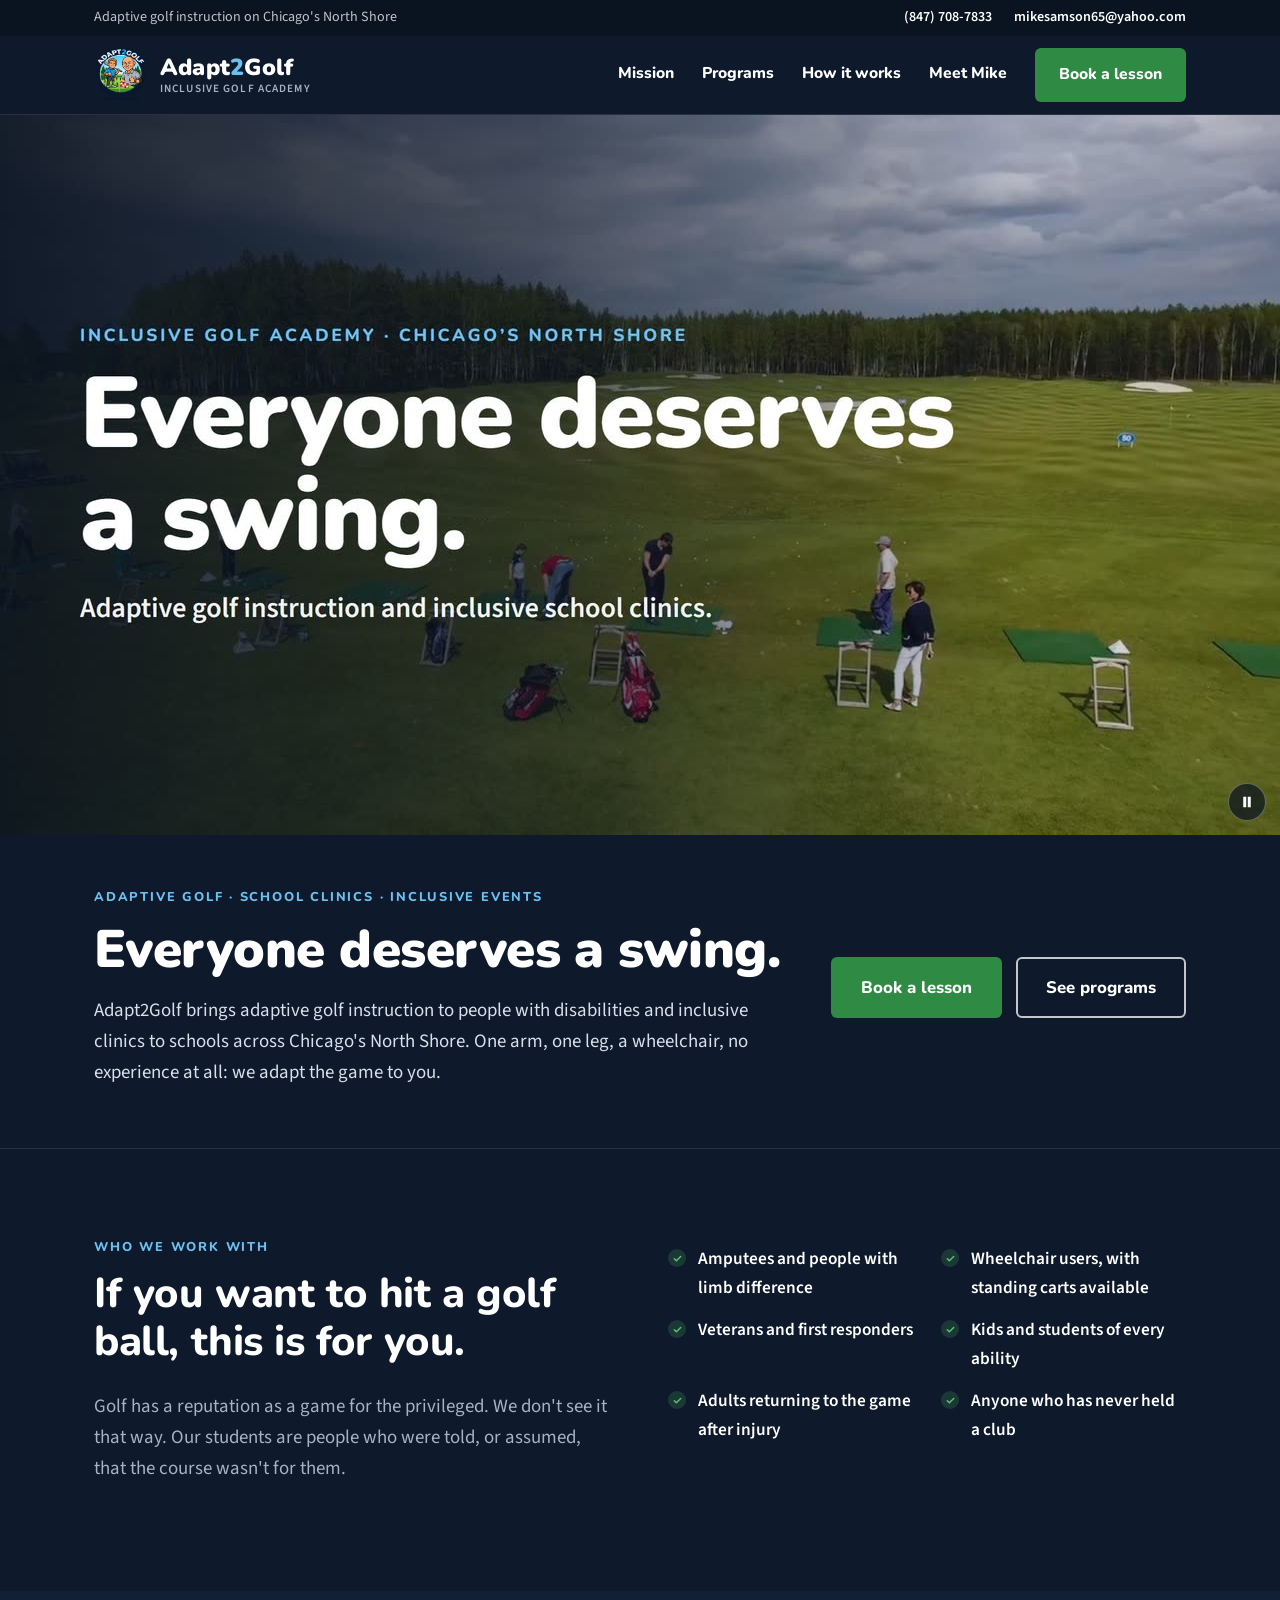
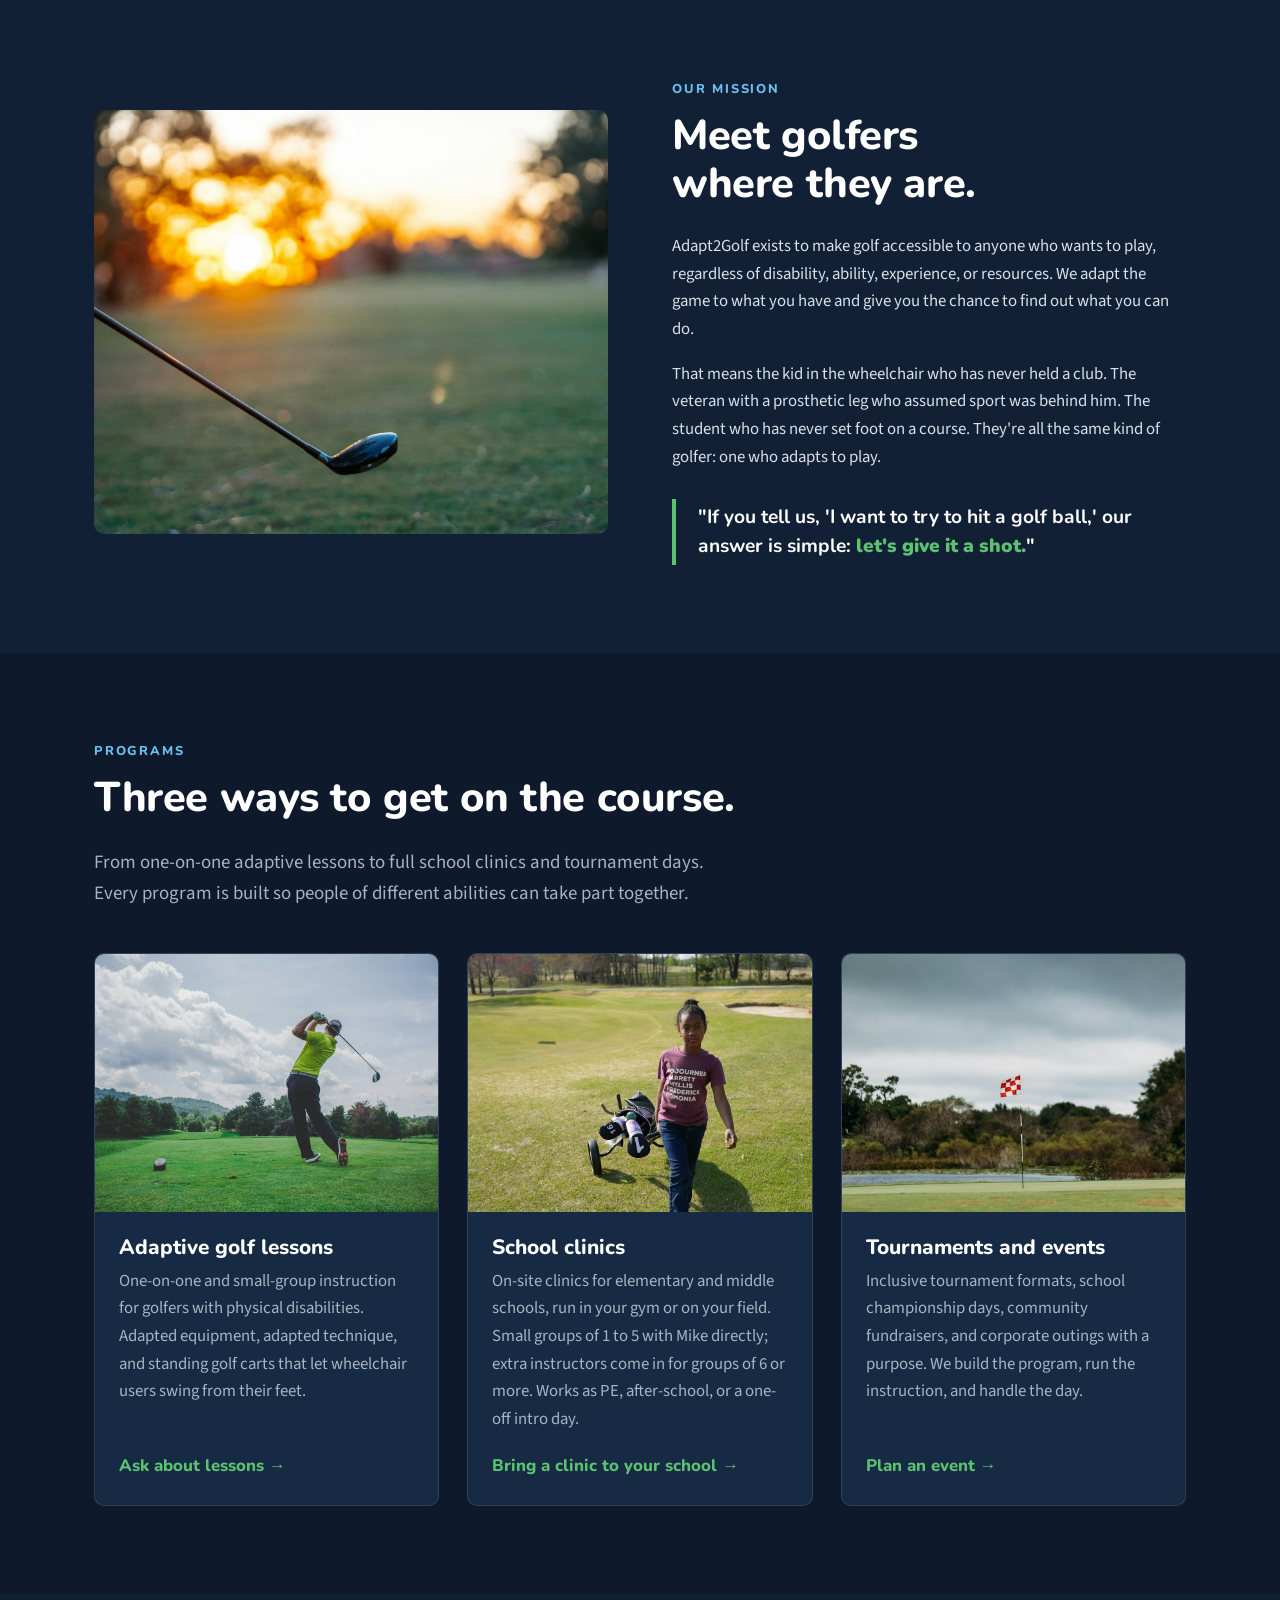
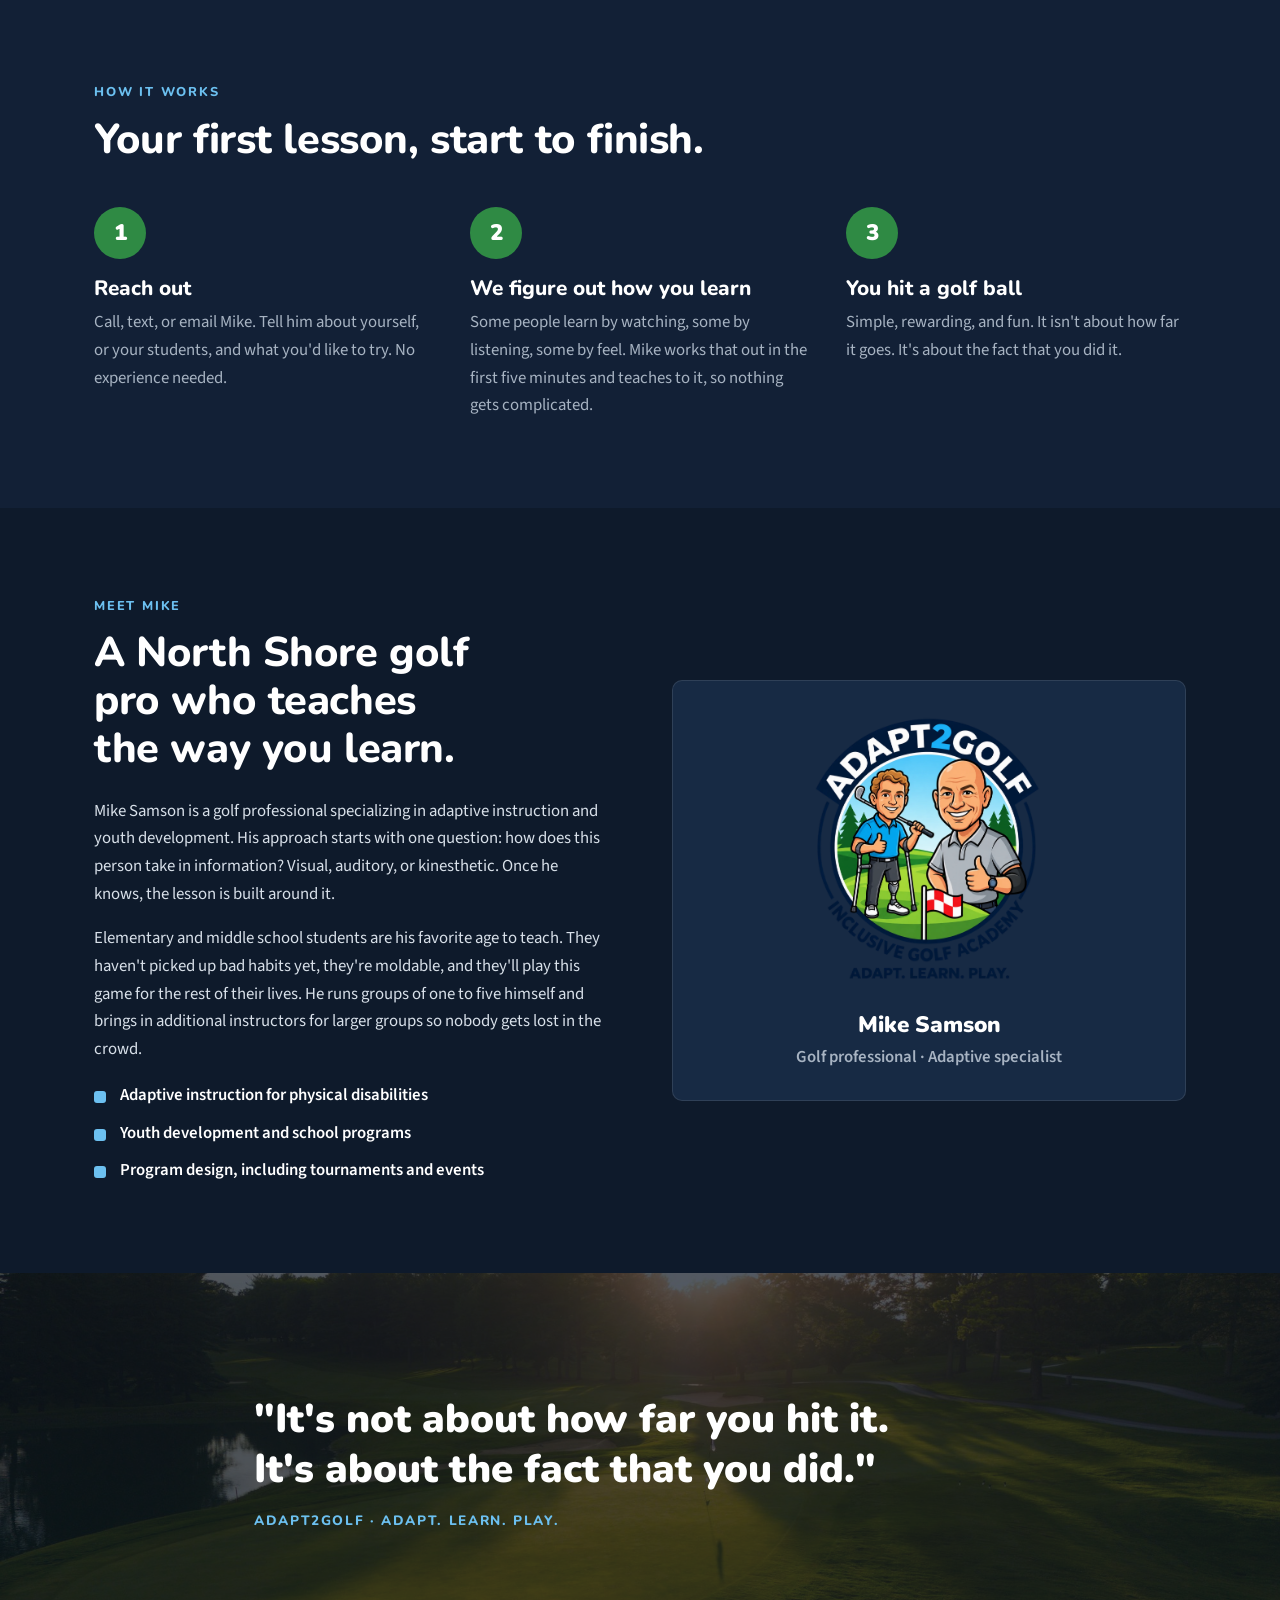
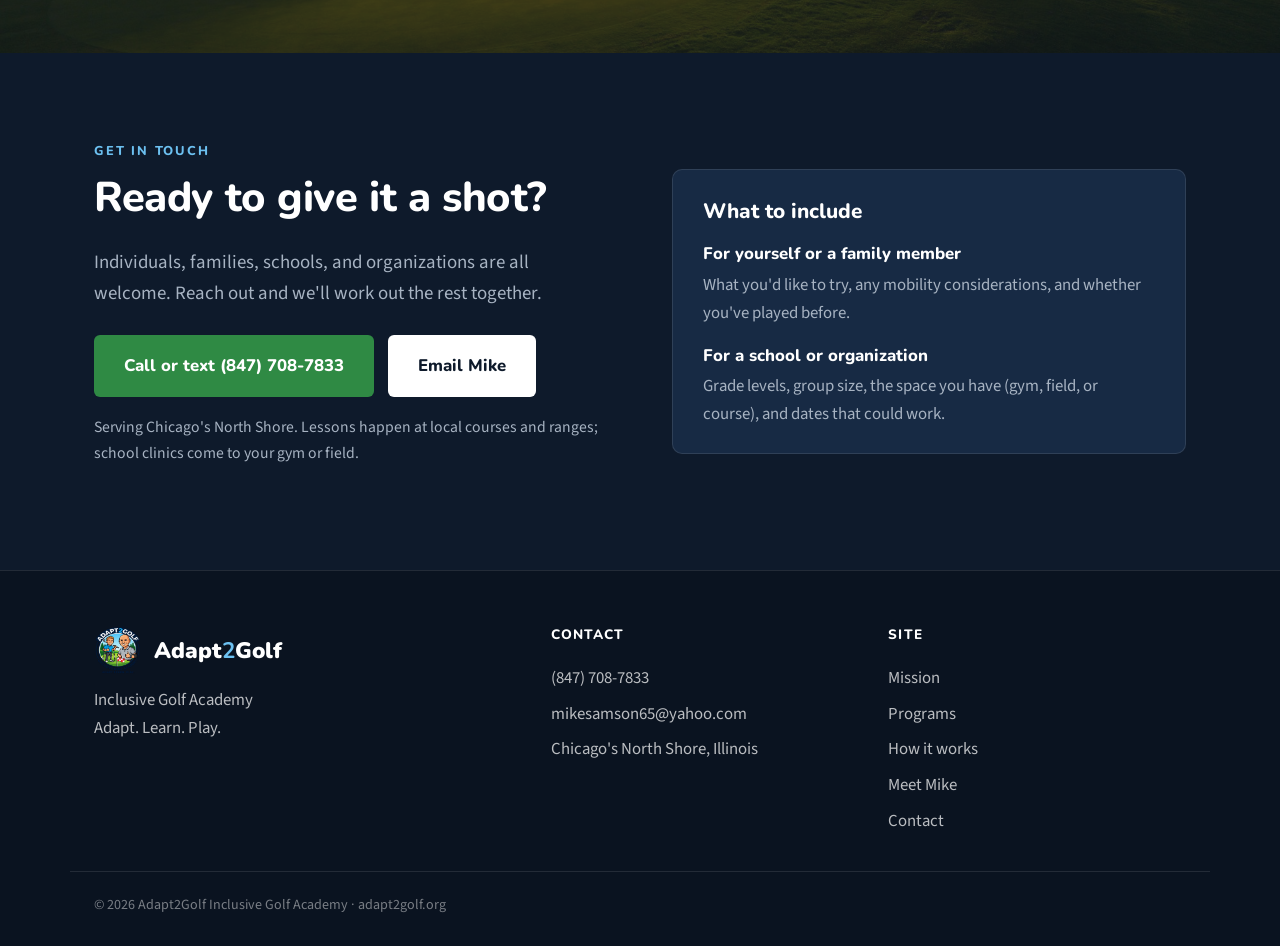
==== index.html @ ff58be7a "Make the promo video the cover of the site The hero photo is replaced by the 25s promo, autoplaying " ====
<!DOCTYPE html>
<html lang="en">
<head>
<meta charset="utf-8">
<meta name="viewport" content="width=device-width, initial-scale=1, viewport-fit=cover">
<title>Adapt2Golf | Inclusive Golf Academy</title>
<meta name="description" content="Adapt2Golf brings adaptive golf instruction to people with disabilities and inclusive golf clinics to schools across Chicago's North Shore. Adapt. Learn. Play.">
<meta property="og:title" content="Adapt2Golf | Inclusive Golf Academy">
<meta property="og:description" content="Adaptive golf instruction and inclusive school clinics on Chicago's North Shore. Everyone deserves a swing.">
<meta property="og:image" content="https://adapt2golf.org/images/cover-poster.jpg">
<meta property="og:url" content="https://adapt2golf.org">
<meta property="og:type" content="website">
<meta name="theme-color" content="#0E1A2B">
<link rel="icon" type="image/webp" href="images/logo.webp">
<link rel="preconnect" href="https://fonts.googleapis.com">
<link rel="preconnect" href="https://fonts.gstatic.com" crossorigin>
<link rel="stylesheet" href="https://fonts.googleapis.com/css2?family=Nunito:wght@700;800;900&family=Source+Sans+3:wght@400;600;700&display=swap">
<script>document.documentElement.className += ' js';</script>
<style>
  :root {
    color-scheme: dark;
    --bg: #0E1A2B;
    --bg-alt: #122036;
    --bg-deep: #0A1320;
    --card: #172A44;
    --line: rgba(255,255,255,0.10);
    --heading: #FFFFFF;
    --ink: #D8E0E9;
    --ink-soft: #A7B3C2;
    --green: #2F8A44;
    --green-dark: #3A9E52;
    --green-bright: #5CC271;
    --sky: #6CC0F0;
    --font-head: 'Nunito', 'Trebuchet MS', sans-serif;
    --font-body: 'Source Sans 3', 'Segoe UI', sans-serif;
    --wrap: 1140px;
  }

  * { box-sizing: border-box; }
  html { scroll-behavior: smooth; }
  html, body { margin: 0; padding: 0; }
  body {
    background: var(--bg);
    color: var(--ink);
    font-family: var(--font-body);
    font-size: 1.05rem;
    line-height: 1.65;
  }
  img { max-width: 100%; display: block; }
  a { color: var(--sky); }
  h1, h2, h3, h4 {
    font-family: var(--font-head);
    color: var(--heading);
    line-height: 1.15;
    margin: 0 0 0.6em;
    text-wrap: balance;
  }
  h1 { font-size: clamp(2.2rem, 5.4vw, 4.1rem); font-weight: 900; letter-spacing: -0.01em; }
  h2 { font-size: clamp(1.85rem, 3.4vw, 2.6rem); font-weight: 800; letter-spacing: -0.01em; }
  h3 { font-size: 1.3rem; font-weight: 800; }
  h4 { font-size: 0.85rem; font-weight: 800; text-transform: uppercase; letter-spacing: 0.08em; }
  p { margin: 0 0 1em; }

  .wrap { max-width: var(--wrap); margin: 0 auto; padding-inline: 24px; }
  .section { padding-block: 88px; }
  .section.alt { background: var(--bg-alt); }
  @media (max-width: 700px) { .section { padding-block: 60px; } }

  .kicker {
    font-family: var(--font-head);
    font-size: 0.8rem;
    font-weight: 800;
    letter-spacing: 0.14em;
    text-transform: uppercase;
    color: var(--sky);
    margin-bottom: 12px;
  }
  .lead { font-size: 1.18rem; color: var(--ink-soft); max-width: 640px; }
  .section-head { max-width: 720px; margin-bottom: 44px; }

  /* ---- Buttons ---- */
  .btn {
    display: inline-flex;
    align-items: center;
    justify-content: center;
    gap: 8px;
    font-family: var(--font-head);
    font-weight: 800;
    font-size: 0.98rem;
    padding: 12px 22px;
    border-radius: 6px;
    text-decoration: none;
    border: 2px solid transparent;
    transition: background 0.18s, border-color 0.18s, color 0.18s;
    white-space: nowrap;
  }
  .btn-lg { padding: 15px 28px; font-size: 1.05rem; }
  .btn-green { background: var(--green); color: #fff; }
  .btn-green:hover { background: var(--green-dark); }
  .btn-light { background: #fff; color: var(--bg); }
  .btn-light:hover { background: #E3EAF2; }
  .btn-outline { background: transparent; color: #fff; border-color: rgba(255,255,255,0.75); }
  .btn-outline:hover { background: rgba(255,255,255,0.12); border-color: #fff; }
  .btn:focus-visible { outline: 3px solid var(--sky); outline-offset: 2px; }

  /* ---- Top bar ---- */
  .topbar {
    background: var(--bg-deep);
    color: rgba(255,255,255,0.75);
    font-size: 0.88rem;
  }
  .topbar .wrap {
    display: flex;
    justify-content: space-between;
    align-items: center;
    gap: 16px;
    min-height: 36px;
    flex-wrap: wrap;
  }
  .topbar a { color: #fff; text-decoration: none; font-weight: 600; }
  .topbar a:hover { text-decoration: underline; }
  .topbar-contact { display: flex; gap: 22px; }
  @media (max-width: 700px) { .topbar-tag { display: none; } .topbar .wrap { justify-content: center; } }

  /* ---- Nav ---- */
  .nav {
    position: sticky;
    top: 0;
    z-index: 50;
    background: var(--bg);
    border-bottom: 1px solid var(--line);
    transition: box-shadow 0.2s;
  }
  .nav.scrolled { box-shadow: 0 6px 20px rgba(0,0,0,0.35); }
  .nav-inner {
    display: flex;
    align-items: center;
    justify-content: space-between;
    min-height: 78px;
    gap: 24px;
  }
  .brand {
    display: flex;
    align-items: center;
    gap: 12px;
    text-decoration: none;
    color: var(--heading);
  }
  .brand img { width: 54px; height: 54px; }
  .brand-text {
    font-family: var(--font-head);
    font-weight: 900;
    font-size: 1.45rem;
    line-height: 1;
    letter-spacing: 0.01em;
    display: flex;
    flex-direction: column;
    gap: 3px;
  }
  .brand-text b { color: var(--sky); font-weight: 900; }
  .brand-text small {
    font-family: var(--font-body);
    font-weight: 600;
    font-size: 0.7rem;
    letter-spacing: 0.1em;
    text-transform: uppercase;
    color: var(--ink-soft);
  }
  .menu { display: flex; align-items: center; gap: 28px; }
  .menu a:not(.btn) {
    font-family: var(--font-head);
    font-weight: 800;
    font-size: 0.98rem;
    color: var(--heading);
    text-decoration: none;
    padding: 6px 0;
    border-bottom: 2px solid transparent;
    transition: border-color 0.18s;
  }
  .menu a:not(.btn):hover { border-bottom-color: var(--green-bright); }
  .nav-toggle {
    display: none;
    font-family: var(--font-head);
    font-weight: 800;
    font-size: 0.95rem;
    color: var(--heading);
    background: none;
    border: 2px solid rgba(255,255,255,0.25);
    border-radius: 6px;
    padding: 8px 14px;
    cursor: pointer;
  }
  @media (max-width: 900px) {
    .nav-toggle { display: inline-block; }
    .menu {
      display: none;
      position: absolute;
      left: 0; right: 0; top: 100%;
      background: var(--bg);
      border-bottom: 1px solid var(--line);
      flex-direction: column;
      align-items: stretch;
      gap: 0;
      padding: 8px 24px 20px;
      box-shadow: 0 16px 28px rgba(0,0,0,0.4);
    }
    .menu.open { display: flex; }
    .menu a:not(.btn) { padding: 14px 0; border-bottom: 1px solid var(--line); }
    .menu .btn { margin-top: 14px; }
    .brand-text small { display: none; }
  }

  /* ---- Cover video ---- */
  .cover {
    position: relative;
    background: var(--bg);
  }
  .cover-video {
    display: block;
    width: 100%;
    aspect-ratio: 16 / 9;
    /* Never taller than the screen below the top bar and nav, so the whole frame stays visible. */
    max-height: calc(100vh - 115px);
    max-height: calc(100svh - 115px);
    object-fit: contain;
    background: var(--bg);
  }
  .cover-toggle {
    position: absolute;
    right: 14px;
    bottom: 14px;
    width: 38px;
    height: 38px;
    display: flex;
    align-items: center;
    justify-content: center;
    padding: 0;
    color: #fff;
    background: rgba(10,19,32,0.7);
    border: 1px solid rgba(255,255,255,0.3);
    border-radius: 50%;
    cursor: pointer;
    transition: background 0.18s;
  }
  .cover-toggle:hover { background: rgba(10,19,32,0.92); }
  .cover-toggle:focus-visible { outline: 3px solid var(--sky); outline-offset: 2px; }
  .cover-toggle svg { width: 18px; height: 18px; fill: currentColor; }
  .cover-toggle .icon-play { display: none; }
  .cover-toggle.is-paused .icon-play { display: block; }
  .cover-toggle.is-paused .icon-pause { display: none; }
  @media (max-width: 700px) {
    .cover-toggle { width: 30px; height: 30px; right: 8px; bottom: 8px; }
    .cover-toggle svg { width: 14px; height: 14px; }
  }

  /* ---- Intro band ---- */
  .intro { padding-block: 52px 60px; border-bottom: 1px solid var(--line); }
  .intro-inner {
    display: grid;
    grid-template-columns: 1fr auto;
    gap: 44px;
    align-items: center;
  }
  .intro h1 { font-size: clamp(2rem, 4.2vw, 3.3rem); margin-bottom: 14px; }
  .intro .lead { max-width: 700px; margin: 0; color: var(--ink); }
  .intro-actions { display: flex; gap: 14px; flex-wrap: wrap; }
  @media (max-width: 900px) {
    .intro { padding-block: 36px 44px; }
    .intro-inner { grid-template-columns: 1fr; gap: 26px; }
  }
  @media (max-width: 460px) {
    .intro-actions .btn { flex: 1; padding-inline: 12px; }
  }

  /* ---- Who ---- */
  .split {
    display: grid;
    grid-template-columns: 1fr 1fr;
    gap: 56px;
    align-items: start;
  }
  .who-list {
    list-style: none;
    margin: 0;
    padding: 0;
    display: grid;
    grid-template-columns: 1fr 1fr;
    gap: 14px 28px;
    font-size: 1.08rem;
    font-weight: 600;
    color: var(--heading);
    padding-top: 8px;
  }
  .who-list li {
    position: relative;
    padding-left: 30px;
  }
  .who-list li::before {
    content: '';
    position: absolute;
    left: 0; top: 4px;
    width: 18px; height: 18px;
    border-radius: 50%;
    background: rgba(92,194,113,0.18) url("data:image/svg+xml,%3Csvg xmlns='http://www.w3.org/2000/svg' viewBox='0 0 24 24' fill='none' stroke='%235CC271' stroke-width='3.2' stroke-linecap='round' stroke-linejoin='round'%3E%3Cpath d='M5 12.5l4.5 4.5L19 7.5'/%3E%3C/svg%3E") center/11px no-repeat;
  }
  @media (max-width: 820px) {
    .split { grid-template-columns: 1fr; gap: 28px; }
    .who-list { grid-template-columns: 1fr; }
  }

  /* ---- Media split ---- */
  .split-media {
    display: grid;
    grid-template-columns: 1fr 1fr;
    gap: 64px;
    align-items: center;
  }
  .split-media.reverse > :first-child { order: 2; }
  .media { margin: 0; }
  .media img {
    width: 100%;
    aspect-ratio: 4 / 3.3;
    object-fit: cover;
    border-radius: 10px;
  }
  .pull {
    margin: 28px 0 0;
    padding: 4px 0 4px 22px;
    border-left: 4px solid var(--green-bright);
    font-family: var(--font-head);
    font-weight: 700;
    font-size: 1.2rem;
    line-height: 1.5;
    color: var(--heading);
  }
  .pull strong { color: var(--green-bright); font-weight: 900; }
  @media (max-width: 820px) {
    .split-media { grid-template-columns: 1fr; gap: 32px; }
    .split-media.reverse > :first-child { order: 0; }
  }

  /* ---- Program cards ---- */
  .cards {
    display: grid;
    grid-template-columns: repeat(3, 1fr);
    gap: 28px;
  }
  .card {
    background: var(--card);
    border: 1px solid var(--line);
    border-radius: 10px;
    overflow: hidden;
    display: flex;
    flex-direction: column;
  }
  .card-img { overflow: hidden; aspect-ratio: 4 / 3; }
  .card-img img {
    width: 100%; height: 100%;
    object-fit: cover;
    transition: transform 0.5s ease;
  }
  .card:hover .card-img img { transform: scale(1.04); }
  .card-body { padding: 24px 24px 26px; display: flex; flex-direction: column; flex: 1; }
  .card-body h3 { margin-bottom: 8px; }
  .card-body p { color: var(--ink-soft); margin-bottom: 18px; flex: 1; }
  .card-body a {
    font-family: var(--font-head);
    font-weight: 800;
    text-decoration: none;
    color: var(--green-bright);
  }
  .card-body a:hover { text-decoration: underline; }
  @media (max-width: 900px) { .cards { grid-template-columns: 1fr; max-width: 520px; } }

  /* ---- Steps ---- */
  .steps {
    list-style: none;
    margin: 0;
    padding: 0;
    display: grid;
    grid-template-columns: repeat(3, 1fr);
    gap: 36px;
  }
  .steps li { position: relative; }
  .step-num {
    display: inline-flex;
    align-items: center;
    justify-content: center;
    width: 52px; height: 52px;
    border-radius: 50%;
    background: var(--green);
    color: #fff;
    font-family: var(--font-head);
    font-weight: 900;
    font-size: 1.4rem;
    margin-bottom: 18px;
  }
  .steps h3 { margin-bottom: 8px; }
  .steps p { color: var(--ink-soft); margin: 0; }
  @media (max-width: 820px) { .steps { grid-template-columns: 1fr; gap: 28px; } }

  /* ---- Mike ---- */
  .mike-card {
    background: var(--card);
    border: 1px solid var(--line);
    border-radius: 10px;
    padding: 36px 28px 28px;
    text-align: center;
  }
  .mike-card img { width: 240px; margin: 0 auto 18px; }
  .mike-card strong {
    display: block;
    font-family: var(--font-head);
    font-weight: 900;
    font-size: 1.4rem;
    color: var(--heading);
  }
  .mike-card span { color: var(--ink-soft); font-weight: 600; }
  .creds {
    list-style: none;
    margin: 18px 0 0;
    padding: 0;
    display: grid;
    gap: 10px;
    font-weight: 600;
    color: var(--heading);
  }
  .creds li { padding-left: 26px; position: relative; }
  .creds li::before {
    content: '';
    position: absolute;
    left: 0; top: 9px;
    width: 12px; height: 12px;
    border-radius: 3px;
    background: var(--sky);
  }

  /* ---- Statement band ---- */
  .band {
    position: relative;
    min-height: 380px;
    display: flex;
    align-items: center;
    color: #fff;
    overflow: hidden;
    background: var(--bg-deep);
  }
  .band > img {
    position: absolute;
    inset: 0;
    width: 100%; height: 100%;
    object-fit: cover;
  }
  .band::after {
    content: '';
    position: absolute;
    inset: 0;
    background: rgba(10,19,32,0.7);
  }
  .band-content { position: relative; z-index: 1; padding-block: 72px; max-width: 820px; }
  .band-quote {
    font-family: var(--font-head);
    font-weight: 900;
    font-size: clamp(1.6rem, 3.6vw, 2.5rem);
    line-height: 1.25;
    margin-bottom: 16px;
    text-wrap: balance;
  }
  .band-attr {
    font-family: var(--font-head);
    font-weight: 800;
    letter-spacing: 0.12em;
    text-transform: uppercase;
    font-size: 0.85rem;
    color: var(--sky);
    margin: 0;
  }

  /* ---- Contact ---- */
  .contact-actions { display: flex; gap: 14px; flex-wrap: wrap; margin: 26px 0 18px; }
  .contact-note { color: var(--ink-soft); font-size: 0.98rem; }
  .info-card {
    background: var(--card);
    border: 1px solid var(--line);
    border-radius: 10px;
    padding: 30px 30px 24px;
  }
  .info-card h3 { margin-bottom: 16px; }
  .info-card dl { margin: 0; }
  .info-card dt {
    font-family: var(--font-head);
    font-weight: 800;
    color: var(--heading);
    margin-top: 14px;
  }
  .info-card dd { margin: 4px 0 0; color: var(--ink-soft); }

  /* ---- Footer ---- */
  .footer { background: var(--bg-deep); color: rgba(255,255,255,0.72); padding-block: 56px 28px; border-top: 1px solid var(--line); }
  .footer-grid {
    display: grid;
    grid-template-columns: 1.4fr 1fr 1fr;
    gap: 40px;
    padding-bottom: 36px;
    border-bottom: 1px solid var(--line);
  }
  .brand-foot { display: flex; align-items: center; gap: 12px; margin-bottom: 12px; }
  .brand-foot img { width: 48px; height: 48px; }
  .brand-foot span {
    font-family: var(--font-head);
    font-weight: 900;
    font-size: 1.4rem;
    color: #fff;
  }
  .brand-foot b { color: var(--sky); }
  .footer h4 { color: #fff; margin-bottom: 14px; }
  .footer-col { display: grid; gap: 8px; align-content: start; }
  .footer-col a, .footer-col span { color: rgba(255,255,255,0.72); text-decoration: none; }
  .footer-col a:hover { color: #fff; text-decoration: underline; }
  .footer-bottom { padding-top: 22px; font-size: 0.88rem; color: rgba(255,255,255,0.45); }
  @media (max-width: 760px) { .footer-grid { grid-template-columns: 1fr; gap: 28px; } }

  /* ---- Motion ---- */
  @media (prefers-reduced-motion: no-preference) {
    .js .rv { transition: opacity 0.6s ease, transform 0.6s ease; }
    .js .rv.pending { opacity: 0; transform: translateY(18px); }
  }
</style>
</head>
<body>

<div class="topbar">
  <div class="wrap">
    <span class="topbar-tag">Adaptive golf instruction on Chicago's North Shore</span>
    <span class="topbar-contact">
      <a href="tel:+18477087833">(847) 708-7833</a>
      <a href="mailto:mikesamson65@yahoo.com">mikesamson65@yahoo.com</a>
    </span>
  </div>
</div>

<header class="nav" id="nav">
  <div class="wrap nav-inner">
    <a class="brand" href="#top">
      <img src="images/logo.webp" alt="" width="54" height="54">
      <span class="brand-text"><span class="brand-name">Adapt<b>2</b>Golf</span><small>Inclusive Golf Academy</small></span>
    </a>
    <button class="nav-toggle" id="nav-toggle" aria-expanded="false" aria-controls="menu">Menu</button>
    <nav class="menu" id="menu">
      <a href="#mission">Mission</a>
      <a href="#programs">Programs</a>
      <a href="#how">How it works</a>
      <a href="#mike">Meet Mike</a>
      <a class="btn btn-green" href="#contact">Book a lesson</a>
    </nav>
  </div>
</header>

<section class="cover" id="top">
  <video class="cover-video" id="cover-video" autoplay muted loop playsinline preload="metadata"
         poster="images/cover-poster.jpg"
         aria-label="Adapt2Golf promo video: a putter strikes a ball, then golfers of all ages practice and are coached under the words Adapt, Learn, Play.">
    <source src="video/promo-1080.mp4" type="video/mp4" media="(min-width: 1400px)">
    <source src="video/promo-720.mp4" type="video/mp4">
  </video>
  <button class="cover-toggle" id="cover-toggle" type="button" aria-label="Pause video">
    <svg class="icon-pause" viewBox="0 0 24 24" aria-hidden="true"><path d="M7 5h4v14H7zM13 5h4v14h-4z"/></svg>
    <svg class="icon-play" viewBox="0 0 24 24" aria-hidden="true"><path d="M8 5v14l11-7z"/></svg>
  </button>
</section>

<section class="intro">
  <div class="wrap intro-inner">
    <div>
      <p class="kicker">Adaptive golf &middot; School clinics &middot; Inclusive events</p>
      <h1>Everyone deserves a swing.</h1>
      <p class="lead">Adapt2Golf brings adaptive golf instruction to people with disabilities and inclusive clinics to schools across Chicago's North Shore. One arm, one leg, a wheelchair, no experience at all: we adapt the game to you.</p>
    </div>
    <div class="intro-actions">
      <a class="btn btn-green btn-lg" href="#contact">Book a lesson</a>
      <a class="btn btn-outline btn-lg" href="#programs">See programs</a>
    </div>
  </div>
</section>

<section class="section">
  <div class="wrap split rv">
    <div>
      <p class="kicker">Who we work with</p>
      <h2>If you want to hit a golf ball, this is for you.</h2>
      <p class="lead">Golf has a reputation as a game for the privileged. We don't see it that way. Our students are people who were told, or assumed, that the course wasn't for them.</p>
    </div>
    <ul class="who-list">
      <li>Amputees and people with limb difference</li>
      <li>Wheelchair users, with standing carts available</li>
      <li>Veterans and first responders</li>
      <li>Kids and students of every ability</li>
      <li>Adults returning to the game after injury</li>
      <li>Anyone who has never held a club</li>
    </ul>
  </div>
</section>

<section class="section alt" id="mission">
  <div class="wrap split-media rv">
    <figure class="media">
      <img src="images/mission.jpg" alt="A golfer lining up a shot on the fairway">
    </figure>
    <div>
      <p class="kicker">Our mission</p>
      <h2>Meet golfers where they are.</h2>
      <p>Adapt2Golf exists to make golf accessible to anyone who wants to play, regardless of disability, ability, experience, or resources. We adapt the game to what you have and give you the chance to find out what you can do.</p>
      <p>That means the kid in the wheelchair who has never held a club. The veteran with a prosthetic leg who assumed sport was behind him. The student who has never set foot on a course. They're all the same kind of golfer: one who adapts to play.</p>
      <blockquote class="pull">"If you tell us, 'I want to try to hit a golf ball,' our answer is simple: <strong>let's give it a shot.</strong>"</blockquote>
    </div>
  </div>
</section>

<section class="section" id="programs">
  <div class="wrap">
    <div class="section-head rv">
      <p class="kicker">Programs</p>
      <h2>Three ways to get on the course.</h2>
      <p class="lead">From one-on-one adaptive lessons to full school clinics and tournament days. Every program is built so people of different abilities can take part together.</p>
    </div>
    <div class="cards rv">
      <article class="card">
        <div class="card-img"><img src="images/prog-adaptive.jpg" alt="Close-up of a golfer addressing the ball"></div>
        <div class="card-body">
          <h3>Adaptive golf lessons</h3>
          <p>One-on-one and small-group instruction for golfers with physical disabilities. Adapted equipment, adapted technique, and standing golf carts that let wheelchair users swing from their feet.</p>
          <a href="#contact">Ask about lessons &rarr;</a>
        </div>
      </article>
      <article class="card">
        <div class="card-img"><img src="images/prog-schools.jpg" alt="A young golfer practicing on the range"></div>
        <div class="card-body">
          <h3>School clinics</h3>
          <p>On-site clinics for elementary and middle schools, run in your gym or on your field. Small groups of 1 to 5 with Mike directly; extra instructors come in for groups of 6 or more. Works as PE, after-school, or a one-off intro day.</p>
          <a href="#contact">Bring a clinic to your school &rarr;</a>
        </div>
      </article>
      <article class="card">
        <div class="card-img"><img src="images/prog-events.jpg" alt="A flag on the putting green"></div>
        <div class="card-body">
          <h3>Tournaments and events</h3>
          <p>Inclusive tournament formats, school championship days, community fundraisers, and corporate outings with a purpose. We build the program, run the instruction, and handle the day.</p>
          <a href="#contact">Plan an event &rarr;</a>
        </div>
      </article>
    </div>
  </div>
</section>

<section class="section alt" id="how">
  <div class="wrap">
    <div class="section-head rv">
      <p class="kicker">How it works</p>
      <h2>Your first lesson, start to finish.</h2>
    </div>
    <ol class="steps rv">
      <li>
        <span class="step-num">1</span>
        <h3>Reach out</h3>
        <p>Call, text, or email Mike. Tell him about yourself, or your students, and what you'd like to try. No experience needed.</p>
      </li>
      <li>
        <span class="step-num">2</span>
        <h3>We figure out how you learn</h3>
        <p>Some people learn by watching, some by listening, some by feel. Mike works that out in the first five minutes and teaches to it, so nothing gets complicated.</p>
      </li>
      <li>
        <span class="step-num">3</span>
        <h3>You hit a golf ball</h3>
        <p>Simple, rewarding, and fun. It isn't about how far it goes. It's about the fact that you did it.</p>
      </li>
    </ol>
  </div>
</section>

<section class="section" id="mike">
  <div class="wrap split-media reverse rv">
    <div class="mike-card">
      <img src="images/logo.webp" alt="Adapt2Golf logo">
      <strong>Mike Samson</strong>
      <span>Golf professional &middot; Adaptive specialist</span>
    </div>
    <div>
      <p class="kicker">Meet Mike</p>
      <h2>A North Shore golf pro who teaches the way you learn.</h2>
      <p>Mike Samson is a golf professional specializing in adaptive instruction and youth development. His approach starts with one question: how does this person take in information? Visual, auditory, or kinesthetic. Once he knows, the lesson is built around it.</p>
      <p>Elementary and middle school students are his favorite age to teach. They haven't picked up bad habits yet, they're moldable, and they'll play this game for the rest of their lives. He runs groups of one to five himself and brings in additional instructors for larger groups so nobody gets lost in the crowd.</p>
      <ul class="creds">
        <li>Adaptive instruction for physical disabilities</li>
        <li>Youth development and school programs</li>
        <li>Program design, including tournaments and events</li>
      </ul>
    </div>
  </div>
</section>

<section class="band">
  <img src="images/statement.jpg" alt="">
  <div class="wrap band-content rv">
    <p class="band-quote">"It's not about how far you hit it. It's about the fact that you did."</p>
    <p class="band-attr">Adapt2Golf &middot; Adapt. Learn. Play.</p>
  </div>
</section>

<section class="section" id="contact">
  <div class="wrap split-media rv">
    <div>
      <p class="kicker">Get in touch</p>
      <h2>Ready to give it a shot?</h2>
      <p class="lead">Individuals, families, schools, and organizations are all welcome. Reach out and we'll work out the rest together.</p>
      <div class="contact-actions">
        <a class="btn btn-green btn-lg" href="tel:+18477087833">Call or text (847) 708-7833</a>
        <a class="btn btn-light btn-lg" href="mailto:mikesamson65@yahoo.com">Email Mike</a>
      </div>
      <p class="contact-note">Serving Chicago's North Shore. Lessons happen at local courses and ranges; school clinics come to your gym or field.</p>
    </div>
    <aside class="info-card">
      <h3>What to include</h3>
      <dl>
        <dt>For yourself or a family member</dt>
        <dd>What you'd like to try, any mobility considerations, and whether you've played before.</dd>
        <dt>For a school or organization</dt>
        <dd>Grade levels, group size, the space you have (gym, field, or course), and dates that could work.</dd>
      </dl>
    </aside>
  </div>
</section>

<footer class="footer">
  <div class="wrap footer-grid">
    <div>
      <div class="brand-foot">
        <img src="images/logo.webp" alt="">
        <span>Adapt<b>2</b>Golf</span>
      </div>
      <p>Inclusive Golf Academy<br>Adapt. Learn. Play.</p>
    </div>
    <div class="footer-col">
      <h4>Contact</h4>
      <a href="tel:+18477087833">(847) 708-7833</a>
      <a href="mailto:mikesamson65@yahoo.com">mikesamson65@yahoo.com</a>
      <span>Chicago's North Shore, Illinois</span>
    </div>
    <div class="footer-col">
      <h4>Site</h4>
      <a href="#mission">Mission</a>
      <a href="#programs">Programs</a>
      <a href="#how">How it works</a>
      <a href="#mike">Meet Mike</a>
      <a href="#contact">Contact</a>
    </div>
  </div>
  <div class="wrap footer-bottom">&copy; 2026 Adapt2Golf Inclusive Golf Academy &middot; adapt2golf.org</div>
</footer>

<script>
  const nav = document.getElementById('nav');
  const toggle = document.getElementById('nav-toggle');
  const menu = document.getElementById('menu');

  toggle.addEventListener('click', () => {
    const open = menu.classList.toggle('open');
    toggle.setAttribute('aria-expanded', String(open));
  });
  menu.querySelectorAll('a').forEach(a => a.addEventListener('click', () => {
    menu.classList.remove('open');
    toggle.setAttribute('aria-expanded', 'false');
  }));

  window.addEventListener('scroll', () => {
    nav.classList.toggle('scrolled', window.scrollY > 8);
  }, { passive: true });

  // Cover video: let people pause it, and stop decoding once it is off screen.
  const video = document.getElementById('cover-video');
  const coverToggle = document.getElementById('cover-toggle');
  let userPaused = false;
  const play = () => video.play().catch(() => {});
  const syncToggle = () => {
    coverToggle.classList.toggle('is-paused', video.paused);
    coverToggle.setAttribute('aria-label', video.paused ? 'Play video' : 'Pause video');
  };
  coverToggle.addEventListener('click', () => {
    userPaused = !video.paused;
    if (video.paused) { play(); } else { video.pause(); }
  });
  video.addEventListener('play', syncToggle);
  video.addEventListener('pause', syncToggle);
  syncToggle();
  new IntersectionObserver(([entry]) => {
    if (!entry.isIntersecting) { video.pause(); }
    else if (!userPaused) { play(); }
  }, { threshold: 0.15 }).observe(video);

  // Only sections below the first screen animate in; everything else is visible at rest.
  const below = [...document.querySelectorAll('.rv')]
    .filter(el => el.getBoundingClientRect().top > window.innerHeight * 0.9);
  below.forEach(el => el.classList.add('pending'));
  const io = new IntersectionObserver(entries => {
    entries.forEach(e => {
      if (e.isIntersecting) { e.target.classList.remove('pending'); io.unobserve(e.target); }
    });
  }, { threshold: 0.1, rootMargin: '0px 0px -40px 0px' });
  below.forEach(el => io.observe(el));
  setTimeout(() => below.forEach(el => el.classList.remove('pending')), 4000);
</script>
</body>
</html>
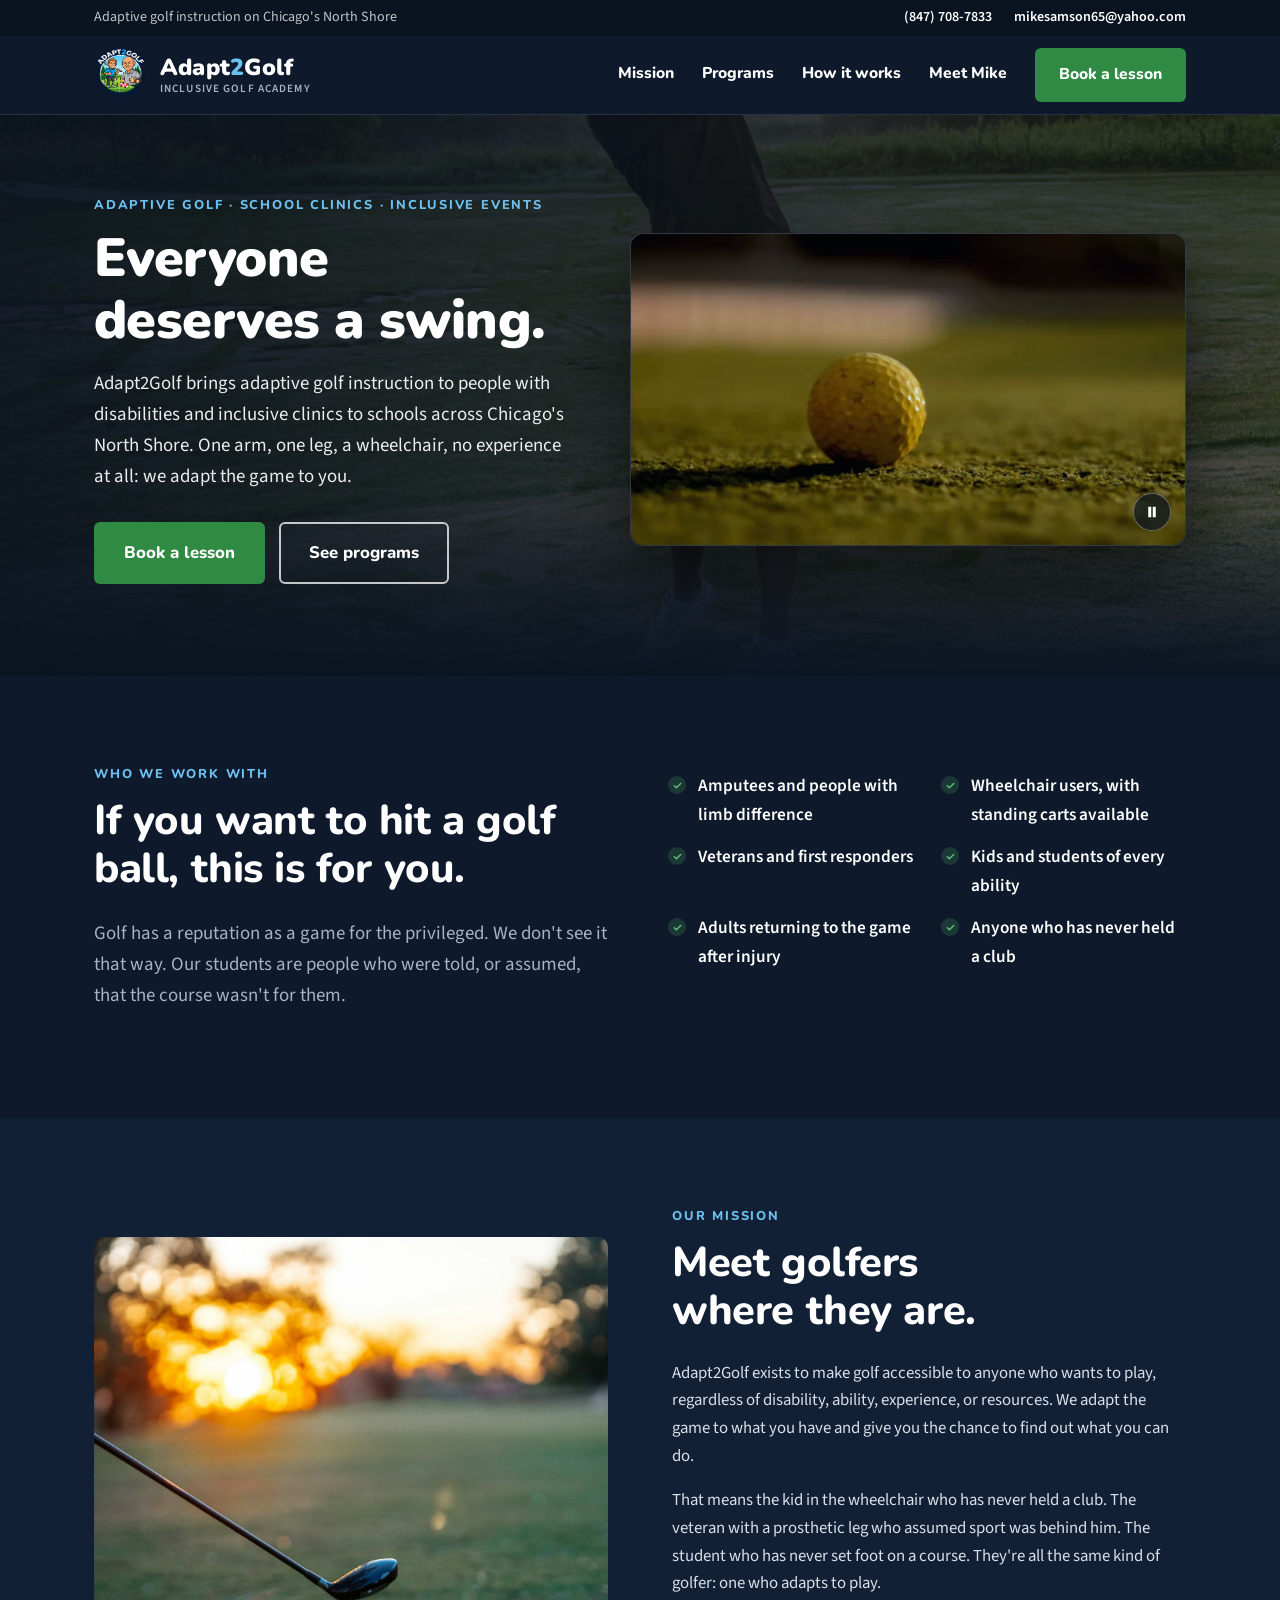
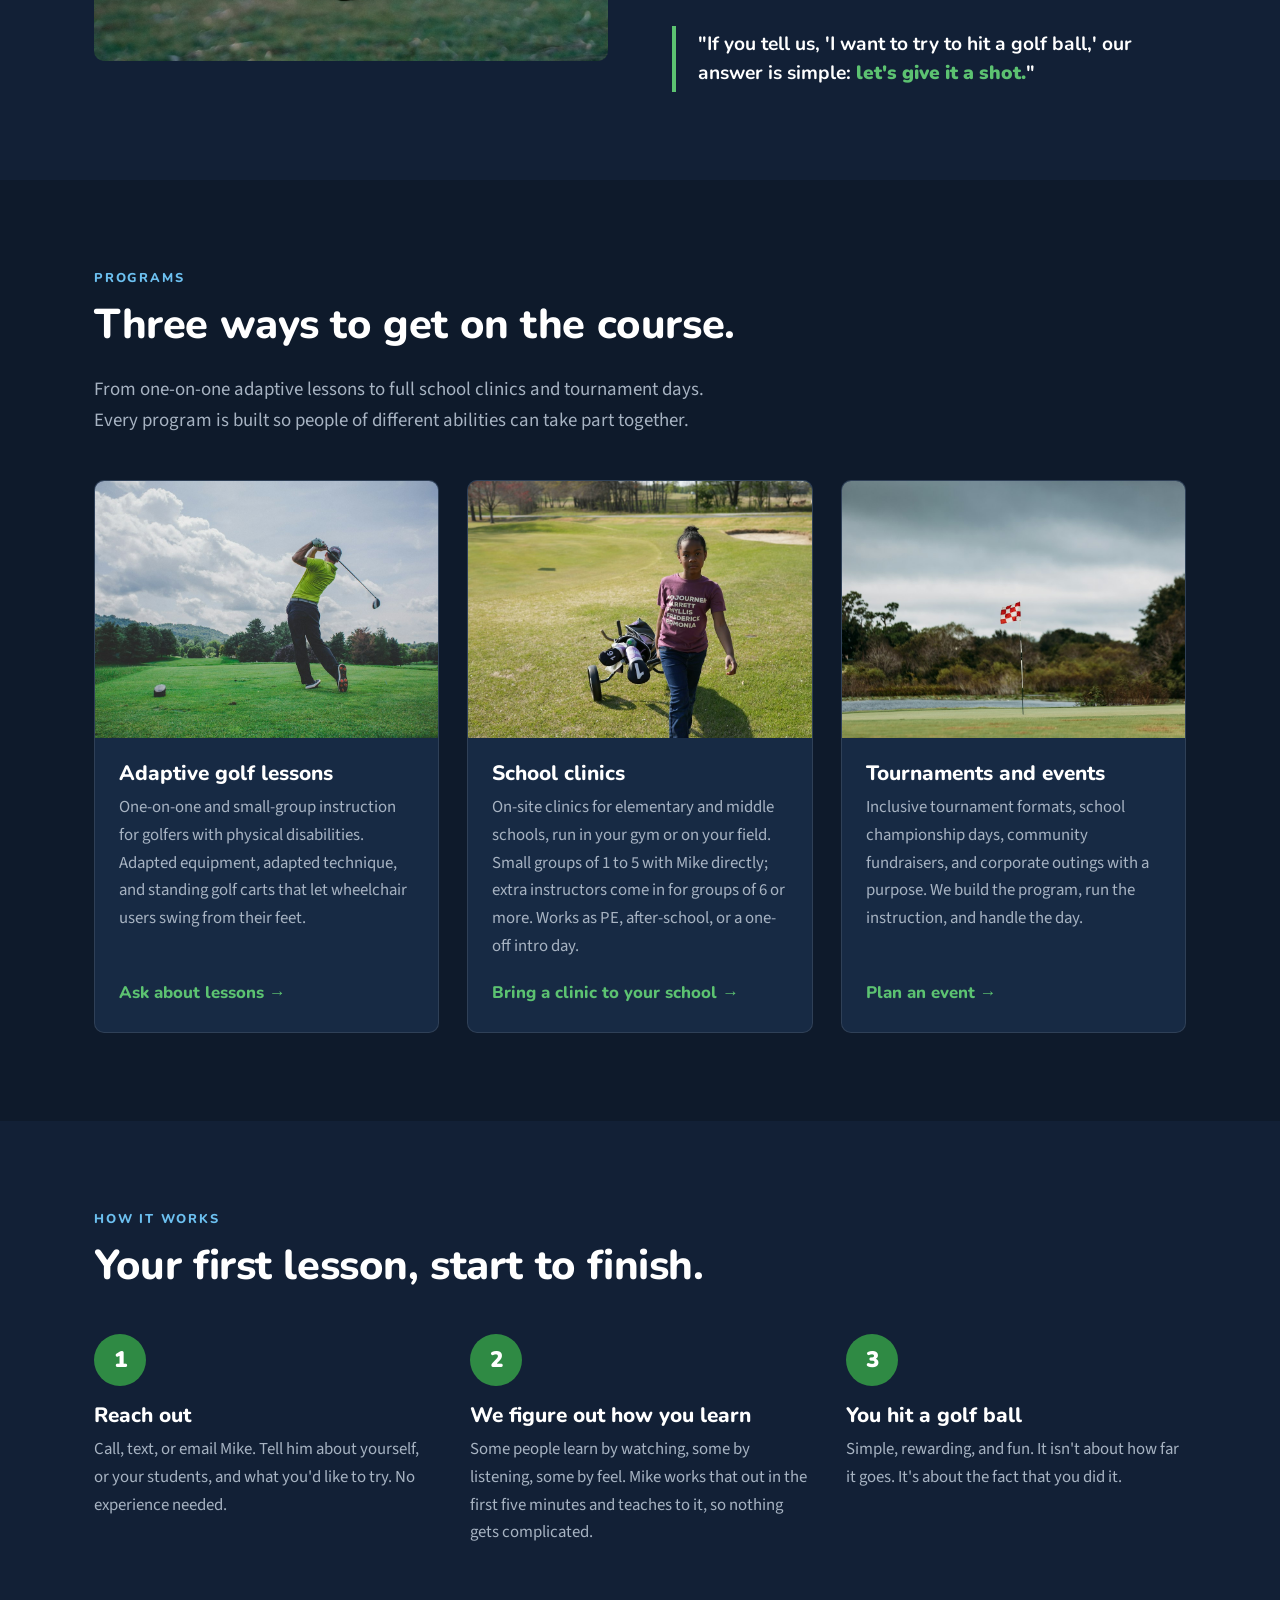
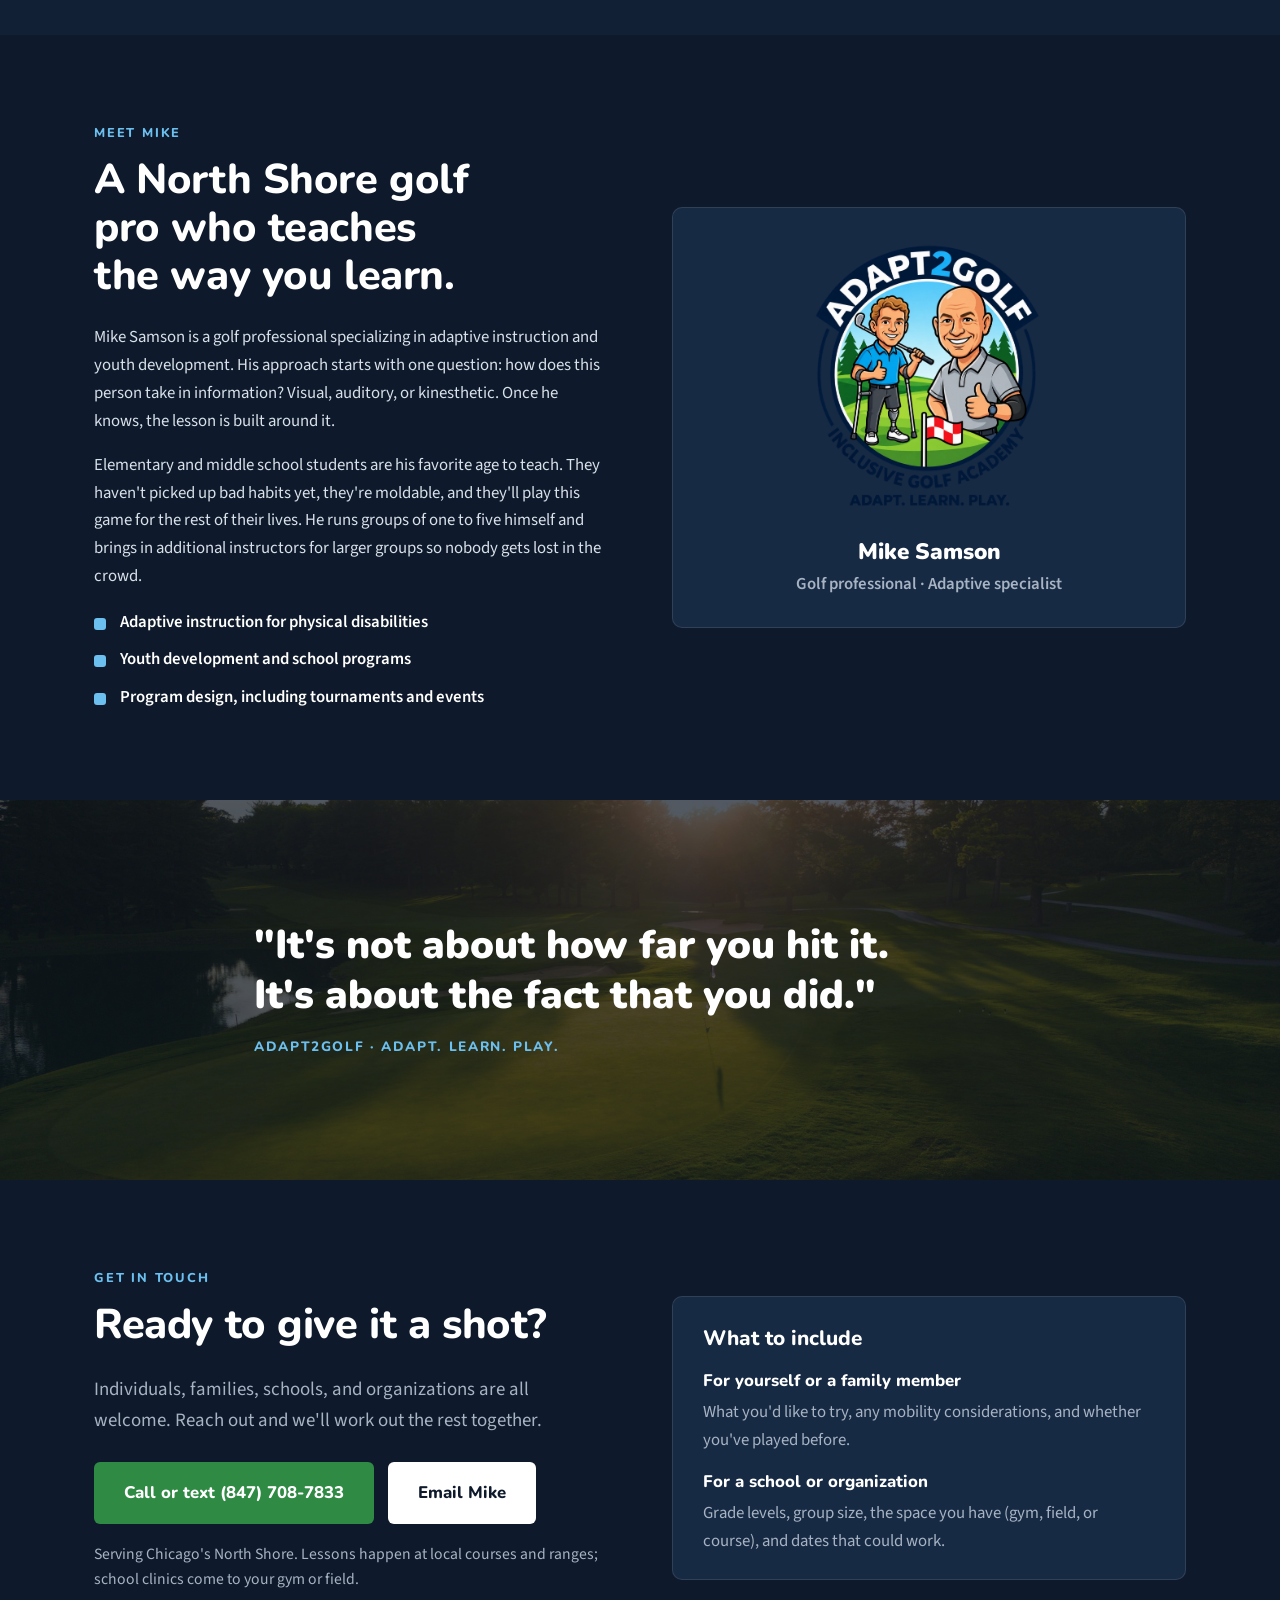
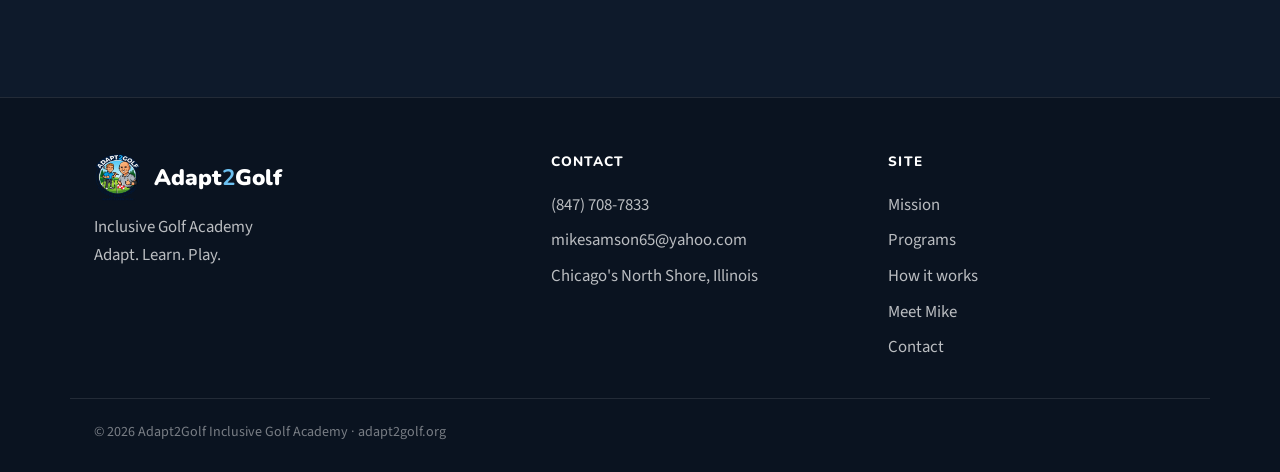
==== commit 53e1aea4: "Move the promo into a player on the right of the hero The photo cover is back with the headline and " ====
--- a/index.html
+++ b/index.html
@@ -210,21 +210,48 @@
     .brand-text small { display: none; }
   }
 
-  /* ---- Cover video ---- */
-  .cover {
+  /* ---- Hero: photo cover, text left, video player right ---- */
+  .hero {
     position: relative;
-    background: var(--bg);
-  }
-  .cover-video {
-    display: block;
+    overflow: hidden;
+    background: var(--bg-deep);
+    padding-block: 80px 92px;
+  }
+  .hero-img {
+    position: absolute;
+    inset: 0;
     width: 100%;
+    height: 100%;
+    object-fit: cover;
+    object-position: center 60%;
+  }
+  .hero-shade {
+    position: absolute;
+    inset: 0;
+    background:
+      linear-gradient(90deg, rgba(10,19,32,0.93) 0%, rgba(10,19,32,0.8) 45%, rgba(10,19,32,0.62) 100%),
+      linear-gradient(0deg, var(--bg) 0%, rgba(14,26,43,0) 30%);
+  }
+  .hero-inner {
+    position: relative;
+    display: grid;
+    grid-template-columns: 1fr 1.15fr;
+    gap: 52px;
+    align-items: center;
+  }
+  .hero h1 { font-size: clamp(2.2rem, 4.2vw, 3.4rem); margin-bottom: 16px; }
+  .hero .lead { color: rgba(255,255,255,0.92); max-width: 560px; margin-bottom: 30px; }
+  .hero-actions { display: flex; gap: 14px; flex-wrap: wrap; }
+  .hero-video {
+    position: relative;
     aspect-ratio: 16 / 9;
-    /* Never taller than the screen below the top bar and nav, so the whole frame stays visible. */
-    max-height: calc(100vh - 115px);
-    max-height: calc(100svh - 115px);
-    object-fit: contain;
-    background: var(--bg);
-  }
+    border-radius: 14px;
+    overflow: hidden;
+    background: var(--bg-deep);
+    border: 1px solid rgba(255,255,255,0.16);
+    box-shadow: 0 30px 70px rgba(0,0,0,0.5);
+  }
+  .hero-video video { display: block; width: 100%; height: 100%; object-fit: cover; }
   .cover-toggle {
     position: absolute;
     right: 14px;
@@ -253,23 +280,16 @@
     .cover-toggle svg { width: 14px; height: 14px; }
   }
 
-  /* ---- Intro band ---- */
-  .intro { padding-block: 52px 60px; border-bottom: 1px solid var(--line); }
-  .intro-inner {
-    display: grid;
-    grid-template-columns: 1fr auto;
-    gap: 44px;
-    align-items: center;
-  }
-  .intro h1 { font-size: clamp(2rem, 4.2vw, 3.3rem); margin-bottom: 14px; }
-  .intro .lead { max-width: 700px; margin: 0; color: var(--ink); }
-  .intro-actions { display: flex; gap: 14px; flex-wrap: wrap; }
-  @media (max-width: 900px) {
-    .intro { padding-block: 36px 44px; }
-    .intro-inner { grid-template-columns: 1fr; gap: 26px; }
+  /* Text stays on the page grid; on wide screens the player reaches a little past it. */
+  @media (min-width: 1360px) {
+    .hero-video { margin-right: -70px; }
+  }
+  @media (max-width: 960px) {
+    .hero { padding-block: 44px 56px; }
+    .hero-inner { grid-template-columns: 1fr; gap: 34px; }
   }
   @media (max-width: 460px) {
-    .intro-actions .btn { flex: 1; padding-inline: 12px; }
+    .hero-actions .btn { flex: 1; padding-inline: 12px; }
   }
 
   /* ---- Who ---- */
@@ -556,29 +576,30 @@
   </div>
 </header>
 
-<section class="cover" id="top">
-  <video class="cover-video" id="cover-video" autoplay muted loop playsinline preload="metadata"
-         poster="images/cover-poster.jpg"
-         aria-label="Adapt2Golf promo video: a putter strikes a ball, then golfers of all ages practice and are coached under the words Adapt, Learn, Play.">
-    <source src="video/promo-1080.mp4" type="video/mp4" media="(min-width: 1400px)">
-    <source src="video/promo-720.mp4" type="video/mp4">
-  </video>
-  <button class="cover-toggle" id="cover-toggle" type="button" aria-label="Pause video">
-    <svg class="icon-pause" viewBox="0 0 24 24" aria-hidden="true"><path d="M7 5h4v14H7zM13 5h4v14h-4z"/></svg>
-    <svg class="icon-play" viewBox="0 0 24 24" aria-hidden="true"><path d="M8 5v14l11-7z"/></svg>
-  </button>
-</section>
-
-<section class="intro">
-  <div class="wrap intro-inner">
+<section class="hero" id="top">
+  <img class="hero-img" src="images/hero.jpg" alt="">
+  <div class="hero-shade"></div>
+  <div class="wrap hero-inner">
     <div>
       <p class="kicker">Adaptive golf &middot; School clinics &middot; Inclusive events</p>
       <h1>Everyone deserves a swing.</h1>
       <p class="lead">Adapt2Golf brings adaptive golf instruction to people with disabilities and inclusive clinics to schools across Chicago's North Shore. One arm, one leg, a wheelchair, no experience at all: we adapt the game to you.</p>
-    </div>
-    <div class="intro-actions">
-      <a class="btn btn-green btn-lg" href="#contact">Book a lesson</a>
-      <a class="btn btn-outline btn-lg" href="#programs">See programs</a>
+      <div class="hero-actions">
+        <a class="btn btn-green btn-lg" href="#contact">Book a lesson</a>
+        <a class="btn btn-outline btn-lg" href="#programs">See programs</a>
+      </div>
+    </div>
+    <div class="hero-video">
+      <video id="cover-video" autoplay muted loop playsinline preload="metadata"
+             poster="images/video-poster.jpg"
+             aria-label="Adapt2Golf promo video: a putter strikes a ball, then golfers of all ages practice and are coached under the words Adapt, Learn, Play.">
+        <source src="video/promo-1080.mp4" type="video/mp4" media="(min-width: 1000px) and (min-resolution: 1.5dppx)">
+        <source src="video/promo-720.mp4" type="video/mp4">
+      </video>
+      <button class="cover-toggle" id="cover-toggle" type="button" aria-label="Pause video">
+        <svg class="icon-pause" viewBox="0 0 24 24" aria-hidden="true"><path d="M7 5h4v14H7zM13 5h4v14h-4z"/></svg>
+        <svg class="icon-play" viewBox="0 0 24 24" aria-hidden="true"><path d="M8 5v14l11-7z"/></svg>
+      </button>
     </div>
   </div>
 </section>
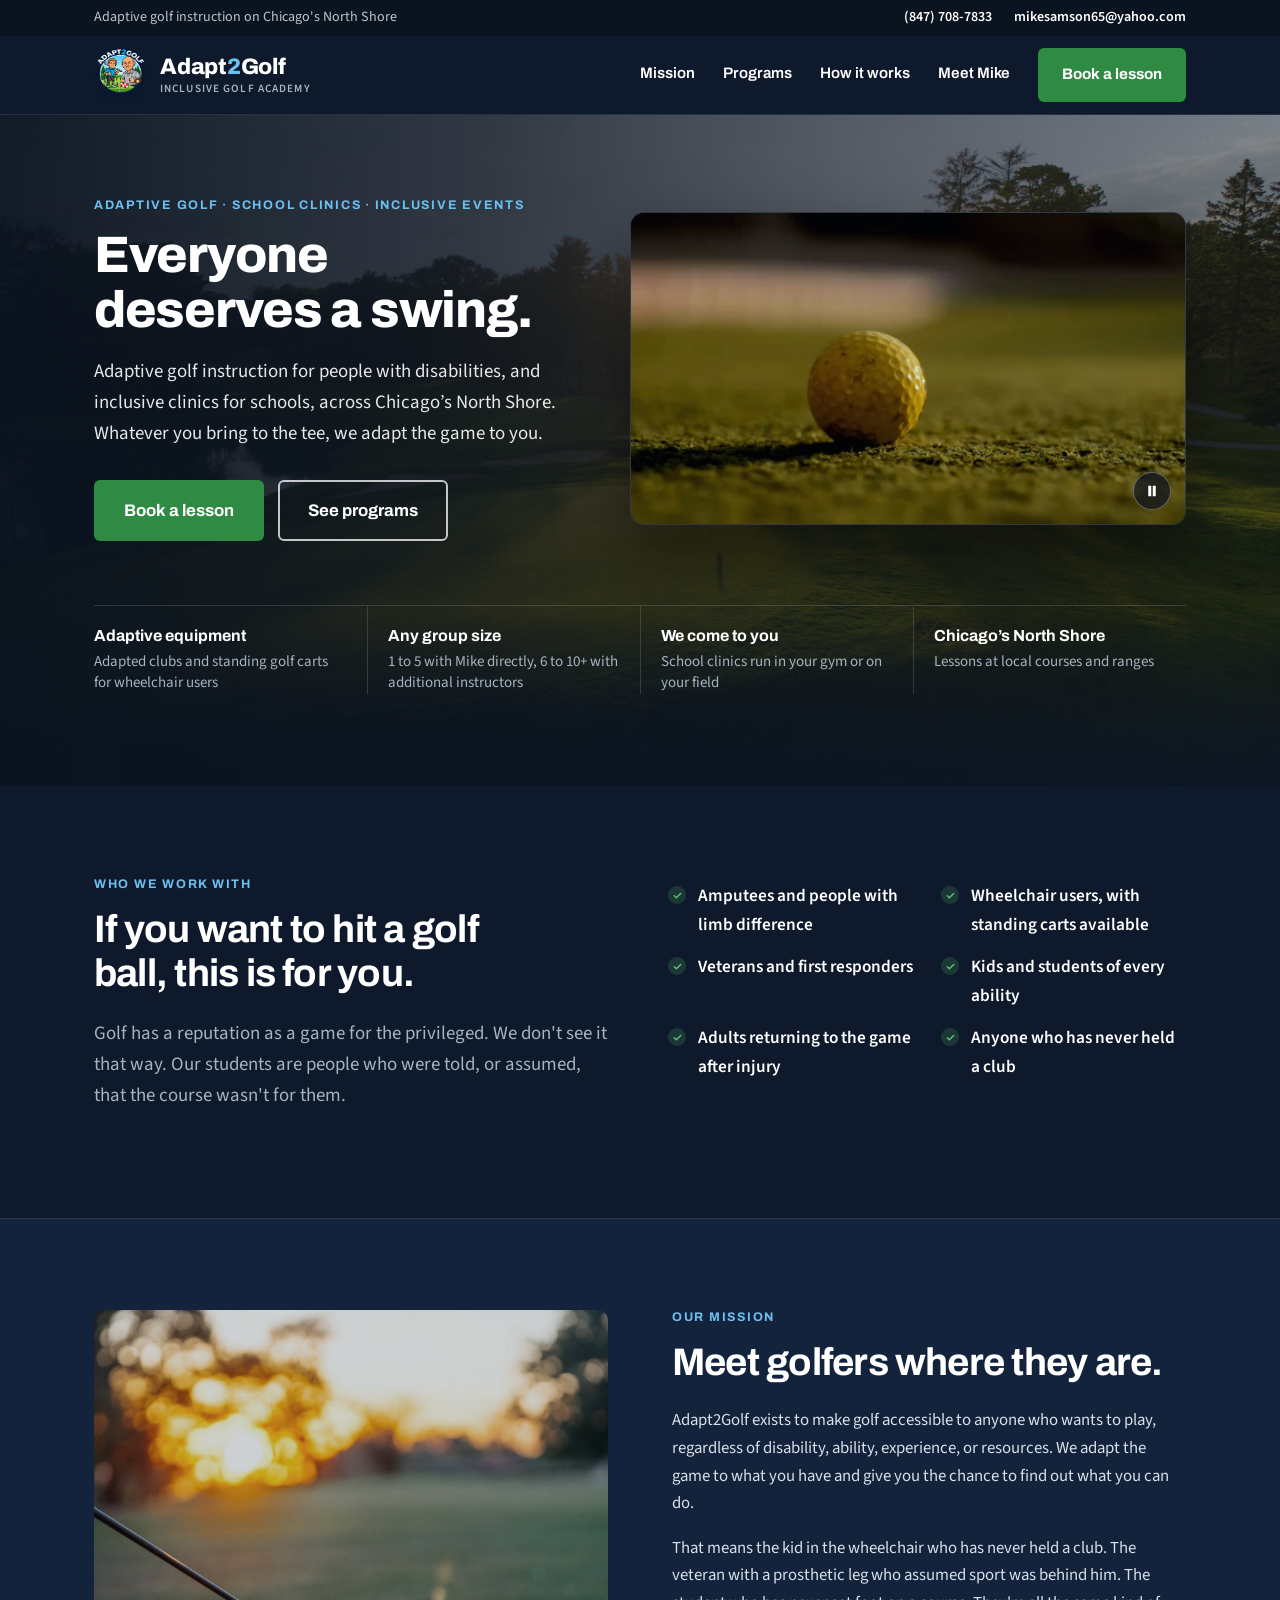
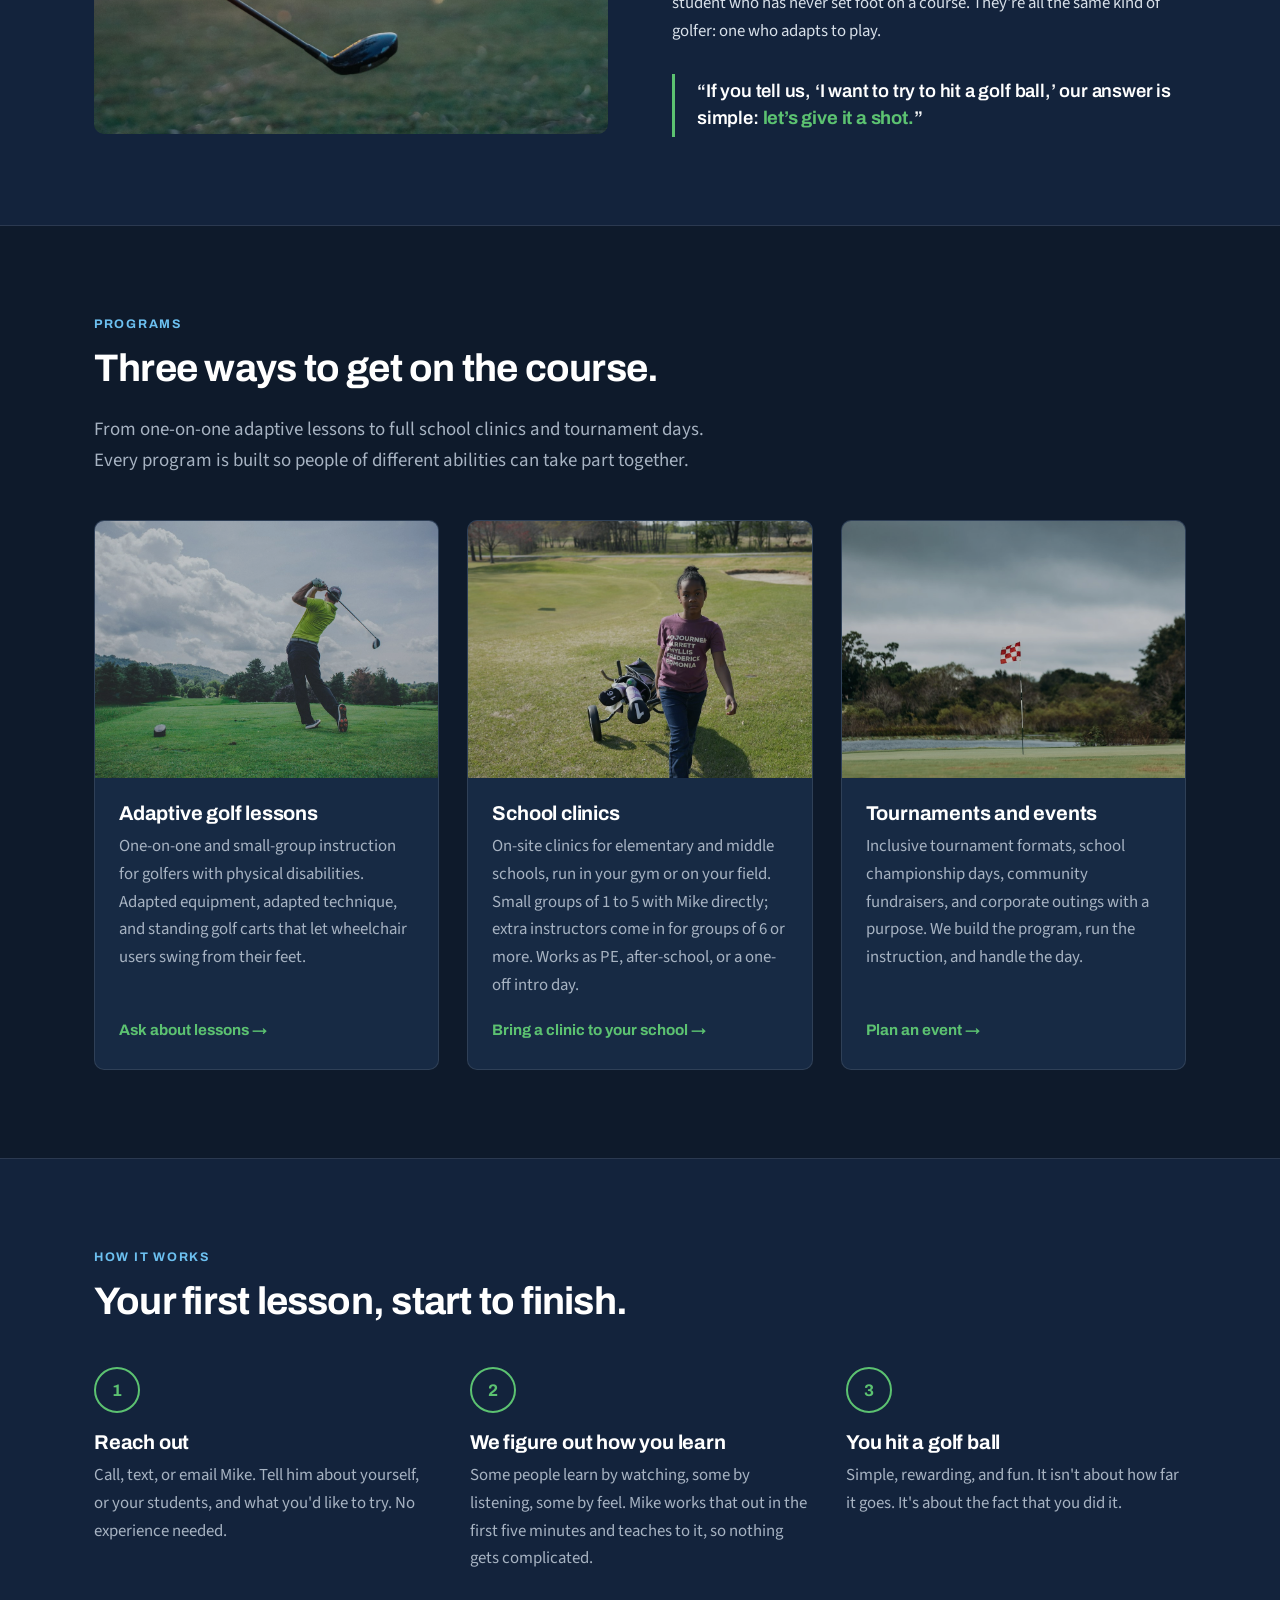
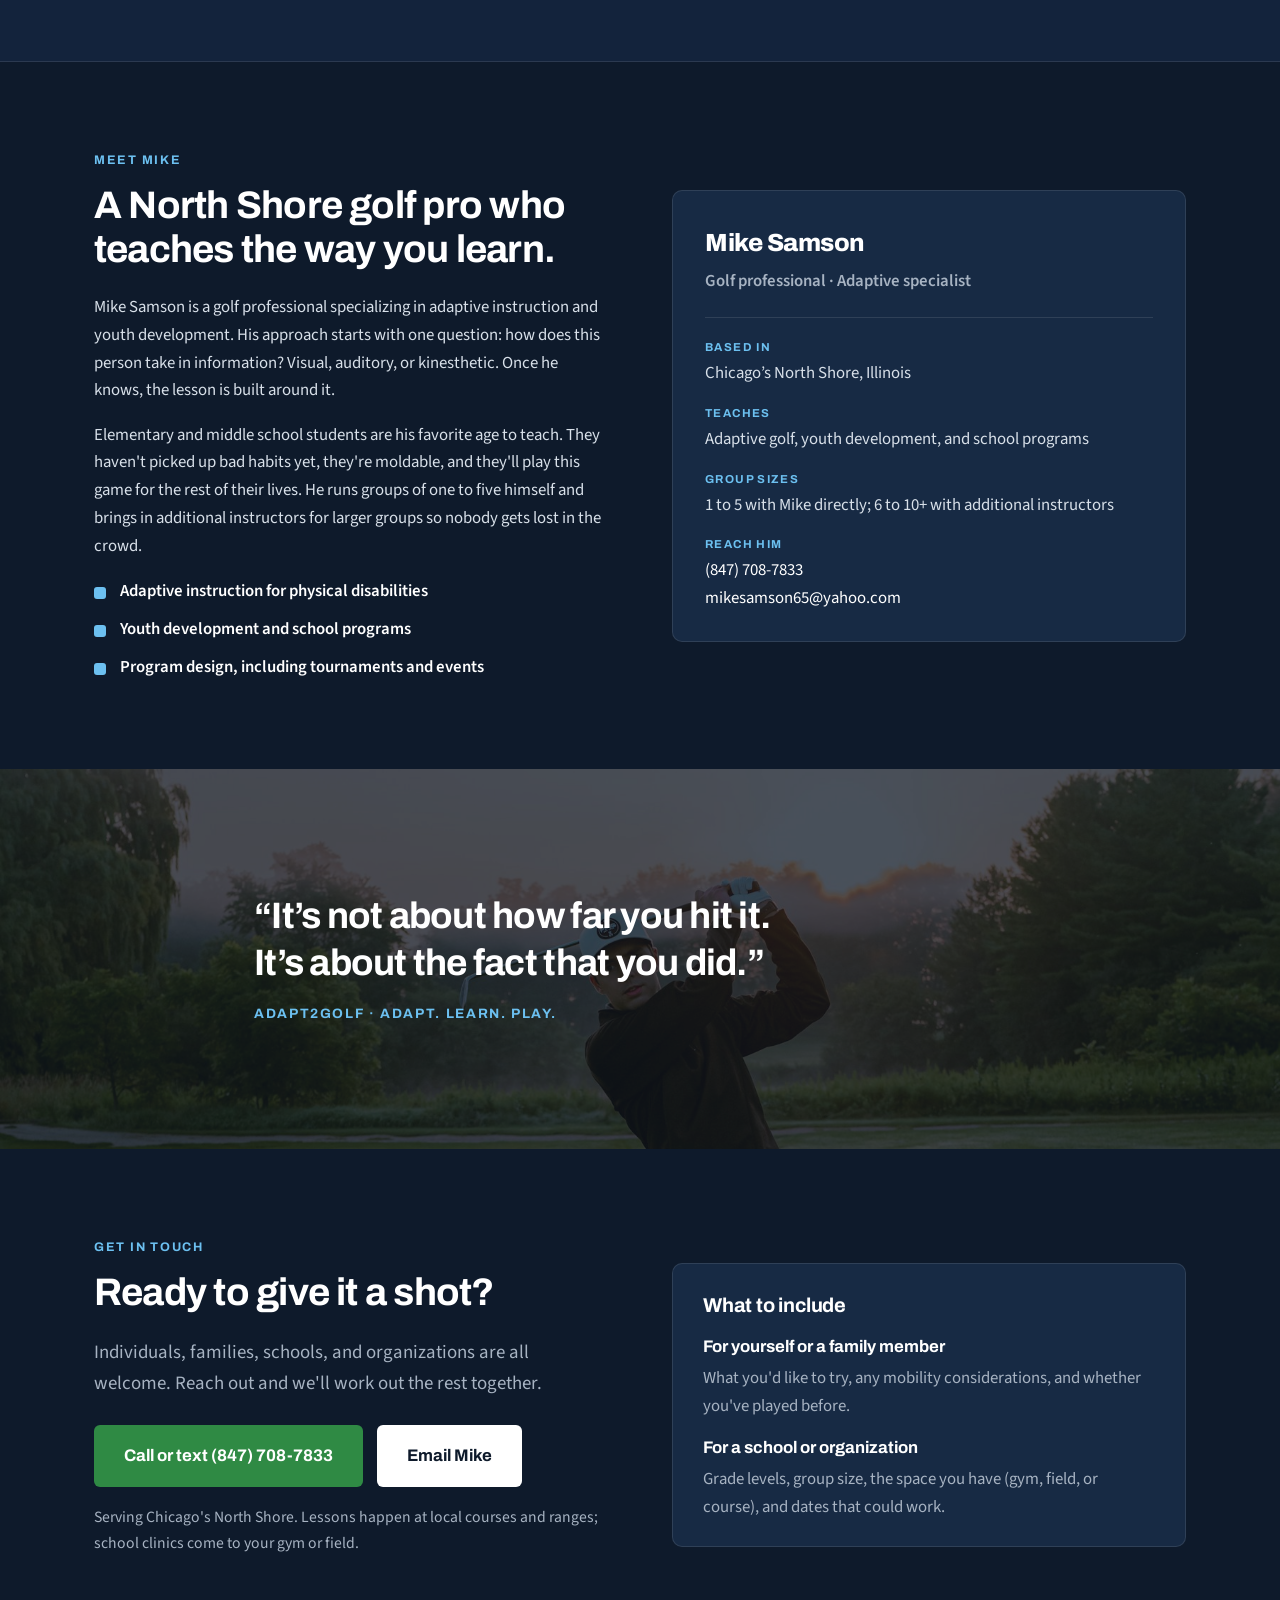
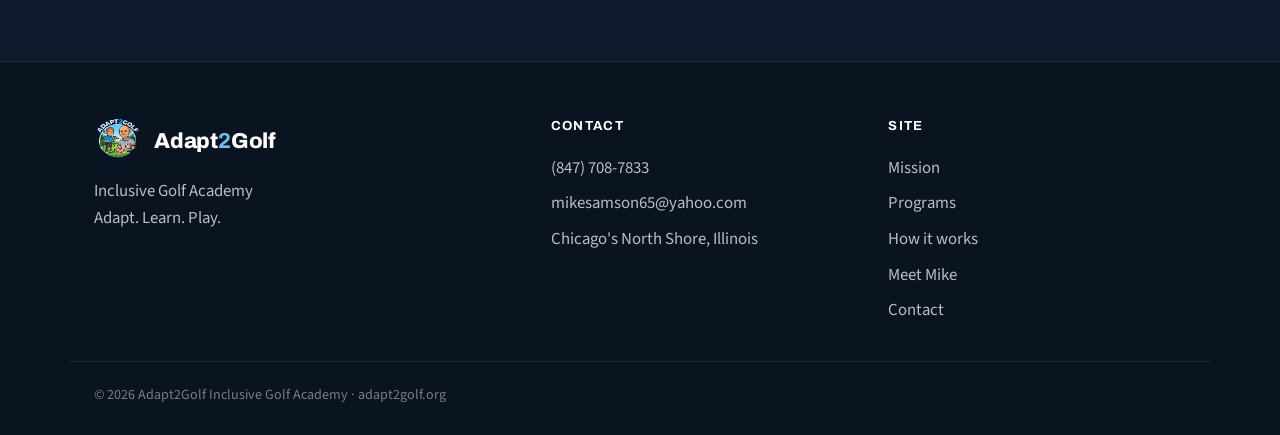
==== commit ec2da6ae: "Polish pass: cleaner hero photo, Archivo headings, profile card, credentials strip Replace the muddy" ====
--- a/index.html
+++ b/index.html
@@ -14,13 +14,13 @@
 <link rel="icon" type="image/webp" href="images/logo.webp">
 <link rel="preconnect" href="https://fonts.googleapis.com">
 <link rel="preconnect" href="https://fonts.gstatic.com" crossorigin>
-<link rel="stylesheet" href="https://fonts.googleapis.com/css2?family=Nunito:wght@700;800;900&family=Source+Sans+3:wght@400;600;700&display=swap">
+<link rel="stylesheet" href="https://fonts.googleapis.com/css2?family=Archivo:wght@600;700;800&family=Source+Sans+3:wght@400;600;700&display=swap">
 <script>document.documentElement.className += ' js';</script>
 <style>
   :root {
     color-scheme: dark;
     --bg: #0E1A2B;
-    --bg-alt: #122036;
+    --bg-alt: #13233C;
     --bg-deep: #0A1320;
     --card: #172A44;
     --line: rgba(255,255,255,0.10);
@@ -31,7 +31,7 @@
     --green-dark: #3A9E52;
     --green-bright: #5CC271;
     --sky: #6CC0F0;
-    --font-head: 'Nunito', 'Trebuchet MS', sans-serif;
+    --font-head: 'Archivo', 'Arial', sans-serif;
     --font-body: 'Source Sans 3', 'Segoe UI', sans-serif;
     --wrap: 1140px;
   }
@@ -55,21 +55,21 @@
     margin: 0 0 0.6em;
     text-wrap: balance;
   }
-  h1 { font-size: clamp(2.2rem, 5.4vw, 4.1rem); font-weight: 900; letter-spacing: -0.01em; }
-  h2 { font-size: clamp(1.85rem, 3.4vw, 2.6rem); font-weight: 800; letter-spacing: -0.01em; }
-  h3 { font-size: 1.3rem; font-weight: 800; }
-  h4 { font-size: 0.85rem; font-weight: 800; text-transform: uppercase; letter-spacing: 0.08em; }
+  h1 { font-size: clamp(2.2rem, 5vw, 3.9rem); font-weight: 800; letter-spacing: -0.025em; }
+  h2 { font-size: clamp(1.75rem, 3vw, 2.4rem); font-weight: 700; letter-spacing: -0.02em; }
+  h3 { font-size: 1.25rem; font-weight: 700; letter-spacing: -0.01em; }
+  h4 { font-size: 0.82rem; font-weight: 700; text-transform: uppercase; letter-spacing: 0.1em; }
   p { margin: 0 0 1em; }
 
   .wrap { max-width: var(--wrap); margin: 0 auto; padding-inline: 24px; }
   .section { padding-block: 88px; }
-  .section.alt { background: var(--bg-alt); }
+  .section.alt { background: var(--bg-alt); border-top: 1px solid var(--line); border-bottom: 1px solid var(--line); }
   @media (max-width: 700px) { .section { padding-block: 60px; } }
 
   .kicker {
     font-family: var(--font-head);
-    font-size: 0.8rem;
-    font-weight: 800;
+    font-size: 0.78rem;
+    font-weight: 700;
     letter-spacing: 0.14em;
     text-transform: uppercase;
     color: var(--sky);
@@ -85,8 +85,8 @@
     justify-content: center;
     gap: 8px;
     font-family: var(--font-head);
-    font-weight: 800;
-    font-size: 0.98rem;
+    font-weight: 700;
+    font-size: 0.95rem;
     padding: 12px 22px;
     border-radius: 6px;
     text-decoration: none;
@@ -149,15 +149,15 @@
   .brand img { width: 54px; height: 54px; }
   .brand-text {
     font-family: var(--font-head);
-    font-weight: 900;
-    font-size: 1.45rem;
+    font-weight: 800;
+    font-size: 1.4rem;
     line-height: 1;
-    letter-spacing: 0.01em;
+    letter-spacing: -0.01em;
     display: flex;
     flex-direction: column;
-    gap: 3px;
-  }
-  .brand-text b { color: var(--sky); font-weight: 900; }
+    gap: 4px;
+  }
+  .brand-text b { color: var(--sky); font-weight: 800; }
   .brand-text small {
     font-family: var(--font-body);
     font-weight: 600;
@@ -169,8 +169,8 @@
   .menu { display: flex; align-items: center; gap: 28px; }
   .menu a:not(.btn) {
     font-family: var(--font-head);
-    font-weight: 800;
-    font-size: 0.98rem;
+    font-weight: 600;
+    font-size: 0.95rem;
     color: var(--heading);
     text-decoration: none;
     padding: 6px 0;
@@ -181,7 +181,7 @@
   .nav-toggle {
     display: none;
     font-family: var(--font-head);
-    font-weight: 800;
+    font-weight: 700;
     font-size: 0.95rem;
     color: var(--heading);
     background: none;
@@ -223,14 +223,14 @@
     width: 100%;
     height: 100%;
     object-fit: cover;
-    object-position: center 60%;
+    object-position: center 42%;
   }
   .hero-shade {
     position: absolute;
     inset: 0;
     background:
-      linear-gradient(90deg, rgba(10,19,32,0.93) 0%, rgba(10,19,32,0.8) 45%, rgba(10,19,32,0.62) 100%),
-      linear-gradient(0deg, var(--bg) 0%, rgba(14,26,43,0) 30%);
+      linear-gradient(90deg, rgba(10,19,32,0.96) 0%, rgba(10,19,32,0.84) 38%, rgba(10,19,32,0.5) 100%),
+      linear-gradient(0deg, var(--bg) 0%, rgba(14,26,43,0) 26%);
   }
   .hero-inner {
     position: relative;
@@ -239,8 +239,8 @@
     gap: 52px;
     align-items: center;
   }
-  .hero h1 { font-size: clamp(2.2rem, 4.2vw, 3.4rem); margin-bottom: 16px; }
-  .hero .lead { color: rgba(255,255,255,0.92); max-width: 560px; margin-bottom: 30px; }
+  .hero h1 { font-size: clamp(2.1rem, 4vw, 3.3rem); line-height: 1.08; margin-bottom: 18px; }
+  .hero .lead { color: rgba(255,255,255,0.9); max-width: 540px; margin-bottom: 30px; }
   .hero-actions { display: flex; gap: 14px; flex-wrap: wrap; }
   .hero-video {
     position: relative;
@@ -252,6 +252,36 @@
     box-shadow: 0 30px 70px rgba(0,0,0,0.5);
   }
   .hero-video video { display: block; width: 100%; height: 100%; object-fit: cover; }
+  .hero-facts {
+    position: relative;
+    margin-top: 64px;
+    display: grid;
+    grid-template-columns: repeat(4, 1fr);
+  }
+  .hero-facts div {
+    padding: 18px 20px 0 0;
+    border-top: 1px solid rgba(255,255,255,0.14);
+    font-size: 0.94rem;
+    line-height: 1.45;
+    color: var(--ink-soft);
+  }
+  .hero-facts div + div { border-left: 1px solid rgba(255,255,255,0.14); padding-left: 20px; }
+  .hero-facts strong {
+    display: block;
+    font-family: var(--font-head);
+    font-weight: 700;
+    font-size: 1rem;
+    color: #fff;
+    margin-bottom: 3px;
+  }
+  @media (max-width: 960px) {
+    .hero-facts { grid-template-columns: 1fr 1fr; gap: 16px 0; margin-top: 44px; }
+    .hero-facts div:nth-child(3) { border-left: 0; padding-left: 0; }
+  }
+  @media (max-width: 520px) {
+    .hero-facts { grid-template-columns: 1fr; gap: 12px; }
+    .hero-facts div + div { border-left: 0; padding-left: 0; }
+  }
   .cover-toggle {
     position: absolute;
     right: 14px;
@@ -336,24 +366,35 @@
     align-items: center;
   }
   .split-media.reverse > :first-child { order: 2; }
-  .media { margin: 0; }
+  .media { margin: 0; position: relative; }
   .media img {
     width: 100%;
     aspect-ratio: 4 / 3.3;
     object-fit: cover;
     border-radius: 10px;
-  }
+    filter: saturate(0.88);
+  }
+  /* The stock photos were shot in different light; a thin navy wash ties them together. */
+  .media::after, .card-img::after {
+    content: '';
+    position: absolute;
+    inset: 0;
+    background: rgba(14,26,43,0.2);
+    pointer-events: none;
+  }
+  .media::after { border-radius: 10px; }
   .pull {
     margin: 28px 0 0;
     padding: 4px 0 4px 22px;
-    border-left: 4px solid var(--green-bright);
-    font-family: var(--font-head);
-    font-weight: 700;
-    font-size: 1.2rem;
+    border-left: 3px solid var(--green-bright);
+    font-family: var(--font-head);
+    font-weight: 600;
+    font-size: 1.15rem;
     line-height: 1.5;
+    letter-spacing: -0.01em;
     color: var(--heading);
   }
-  .pull strong { color: var(--green-bright); font-weight: 900; }
+  .pull strong { color: var(--green-bright); font-weight: 700; }
   @media (max-width: 820px) {
     .split-media { grid-template-columns: 1fr; gap: 32px; }
     .split-media.reverse > :first-child { order: 0; }
@@ -373,10 +414,11 @@
     display: flex;
     flex-direction: column;
   }
-  .card-img { overflow: hidden; aspect-ratio: 4 / 3; }
+  .card-img { position: relative; overflow: hidden; aspect-ratio: 4 / 3; }
   .card-img img {
     width: 100%; height: 100%;
     object-fit: cover;
+    filter: saturate(0.88);
     transition: transform 0.5s ease;
   }
   .card:hover .card-img img { transform: scale(1.04); }
@@ -385,7 +427,8 @@
   .card-body p { color: var(--ink-soft); margin-bottom: 18px; flex: 1; }
   .card-body a {
     font-family: var(--font-head);
-    font-weight: 800;
+    font-weight: 700;
+    font-size: 0.95rem;
     text-decoration: none;
     color: var(--green-bright);
   }
@@ -406,13 +449,13 @@
     display: inline-flex;
     align-items: center;
     justify-content: center;
-    width: 52px; height: 52px;
+    width: 46px; height: 46px;
     border-radius: 50%;
-    background: var(--green);
-    color: #fff;
-    font-family: var(--font-head);
-    font-weight: 900;
-    font-size: 1.4rem;
+    border: 2px solid var(--green-bright);
+    color: var(--green-bright);
+    font-family: var(--font-head);
+    font-weight: 700;
+    font-size: 1.05rem;
     margin-bottom: 18px;
   }
   .steps h3 { margin-bottom: 8px; }
@@ -420,22 +463,40 @@
   @media (max-width: 820px) { .steps { grid-template-columns: 1fr; gap: 28px; } }
 
   /* ---- Mike ---- */
-  .mike-card {
+  .profile {
     background: var(--card);
     border: 1px solid var(--line);
     border-radius: 10px;
-    padding: 36px 28px 28px;
-    text-align: center;
-  }
-  .mike-card img { width: 240px; margin: 0 auto 18px; }
-  .mike-card strong {
-    display: block;
-    font-family: var(--font-head);
-    font-weight: 900;
-    font-size: 1.4rem;
+    padding: 32px 32px 28px;
+  }
+  .profile-name {
+    font-family: var(--font-head);
+    font-weight: 800;
+    font-size: 1.55rem;
+    letter-spacing: -0.02em;
     color: var(--heading);
-  }
-  .mike-card span { color: var(--ink-soft); font-weight: 600; }
+    margin: 0 0 4px;
+  }
+  .profile-role { color: var(--ink-soft); font-weight: 600; margin: 0 0 22px; }
+  .profile-facts {
+    margin: 0;
+    display: grid;
+    gap: 16px;
+    border-top: 1px solid var(--line);
+    padding-top: 20px;
+  }
+  .profile-facts dt {
+    font-family: var(--font-head);
+    font-weight: 700;
+    font-size: 0.72rem;
+    letter-spacing: 0.12em;
+    text-transform: uppercase;
+    color: var(--sky);
+    margin-bottom: 3px;
+  }
+  .profile-facts dd { margin: 0; color: var(--ink); }
+  .profile-facts a { color: var(--heading); text-decoration: none; }
+  .profile-facts a:hover { text-decoration: underline; }
   .creds {
     list-style: none;
     margin: 18px 0 0;
@@ -470,6 +531,7 @@
     inset: 0;
     width: 100%; height: 100%;
     object-fit: cover;
+    object-position: center 31%;
   }
   .band::after {
     content: '';
@@ -480,15 +542,16 @@
   .band-content { position: relative; z-index: 1; padding-block: 72px; max-width: 820px; }
   .band-quote {
     font-family: var(--font-head);
-    font-weight: 900;
-    font-size: clamp(1.6rem, 3.6vw, 2.5rem);
-    line-height: 1.25;
+    font-weight: 700;
+    font-size: clamp(1.5rem, 3.2vw, 2.3rem);
+    line-height: 1.28;
+    letter-spacing: -0.02em;
     margin-bottom: 16px;
     text-wrap: balance;
   }
   .band-attr {
     font-family: var(--font-head);
-    font-weight: 800;
+    font-weight: 700;
     letter-spacing: 0.12em;
     text-transform: uppercase;
     font-size: 0.85rem;
@@ -509,7 +572,7 @@
   .info-card dl { margin: 0; }
   .info-card dt {
     font-family: var(--font-head);
-    font-weight: 800;
+    font-weight: 700;
     color: var(--heading);
     margin-top: 14px;
   }
@@ -528,8 +591,9 @@
   .brand-foot img { width: 48px; height: 48px; }
   .brand-foot span {
     font-family: var(--font-head);
-    font-weight: 900;
-    font-size: 1.4rem;
+    font-weight: 800;
+    font-size: 1.35rem;
+    letter-spacing: -0.01em;
     color: #fff;
   }
   .brand-foot b { color: var(--sky); }
@@ -577,13 +641,13 @@
 </header>
 
 <section class="hero" id="top">
-  <img class="hero-img" src="images/hero.jpg" alt="">
+  <img class="hero-img" src="images/statement.jpg" alt="">
   <div class="hero-shade"></div>
   <div class="wrap hero-inner">
     <div>
       <p class="kicker">Adaptive golf &middot; School clinics &middot; Inclusive events</p>
       <h1>Everyone deserves a swing.</h1>
-      <p class="lead">Adapt2Golf brings adaptive golf instruction to people with disabilities and inclusive clinics to schools across Chicago's North Shore. One arm, one leg, a wheelchair, no experience at all: we adapt the game to you.</p>
+      <p class="lead">Adaptive golf instruction for people with disabilities, and inclusive clinics for schools, across Chicago&rsquo;s North Shore. Whatever you bring to the tee, we adapt the game to you.</p>
       <div class="hero-actions">
         <a class="btn btn-green btn-lg" href="#contact">Book a lesson</a>
         <a class="btn btn-outline btn-lg" href="#programs">See programs</a>
@@ -602,6 +666,12 @@
       </button>
     </div>
   </div>
+  <div class="wrap hero-facts">
+    <div><strong>Adaptive equipment</strong>Adapted clubs and standing golf carts for wheelchair users</div>
+    <div><strong>Any group size</strong>1 to 5 with Mike directly, 6 to 10+ with additional instructors</div>
+    <div><strong>We come to you</strong>School clinics run in your gym or on your field</div>
+    <div><strong>Chicago&rsquo;s North Shore</strong>Lessons at local courses and ranges</div>
+  </div>
 </section>
 
 <section class="section">
@@ -632,7 +702,7 @@
       <h2>Meet golfers where they are.</h2>
       <p>Adapt2Golf exists to make golf accessible to anyone who wants to play, regardless of disability, ability, experience, or resources. We adapt the game to what you have and give you the chance to find out what you can do.</p>
       <p>That means the kid in the wheelchair who has never held a club. The veteran with a prosthetic leg who assumed sport was behind him. The student who has never set foot on a course. They're all the same kind of golfer: one who adapts to play.</p>
-      <blockquote class="pull">"If you tell us, 'I want to try to hit a golf ball,' our answer is simple: <strong>let's give it a shot.</strong>"</blockquote>
+      <blockquote class="pull">&ldquo;If you tell us, &lsquo;I want to try to hit a golf ball,&rsquo; our answer is simple: <strong>let&rsquo;s give it a shot.</strong>&rdquo;</blockquote>
     </div>
   </div>
 </section>
@@ -701,11 +771,16 @@
 
 <section class="section" id="mike">
   <div class="wrap split-media reverse rv">
-    <div class="mike-card">
-      <img src="images/logo.webp" alt="Adapt2Golf logo">
-      <strong>Mike Samson</strong>
-      <span>Golf professional &middot; Adaptive specialist</span>
-    </div>
+    <aside class="profile">
+      <p class="profile-name">Mike Samson</p>
+      <p class="profile-role">Golf professional &middot; Adaptive specialist</p>
+      <dl class="profile-facts">
+        <div><dt>Based in</dt><dd>Chicago&rsquo;s North Shore, Illinois</dd></div>
+        <div><dt>Teaches</dt><dd>Adaptive golf, youth development, and school programs</dd></div>
+        <div><dt>Group sizes</dt><dd>1 to 5 with Mike directly; 6 to 10+ with additional instructors</dd></div>
+        <div><dt>Reach him</dt><dd><a href="tel:+18477087833">(847) 708-7833</a><br><a href="mailto:mikesamson65@yahoo.com">mikesamson65@yahoo.com</a></dd></div>
+      </dl>
+    </aside>
     <div>
       <p class="kicker">Meet Mike</p>
       <h2>A North Shore golf pro who teaches the way you learn.</h2>
@@ -721,9 +796,9 @@
 </section>
 
 <section class="band">
-  <img src="images/statement.jpg" alt="">
+  <img src="images/hero.jpg" alt="">
   <div class="wrap band-content rv">
-    <p class="band-quote">"It's not about how far you hit it. It's about the fact that you did."</p>
+    <p class="band-quote">&ldquo;It&rsquo;s not about how far you hit it. It&rsquo;s about the fact that you did.&rdquo;</p>
     <p class="band-attr">Adapt2Golf &middot; Adapt. Learn. Play.</p>
   </div>
 </section>
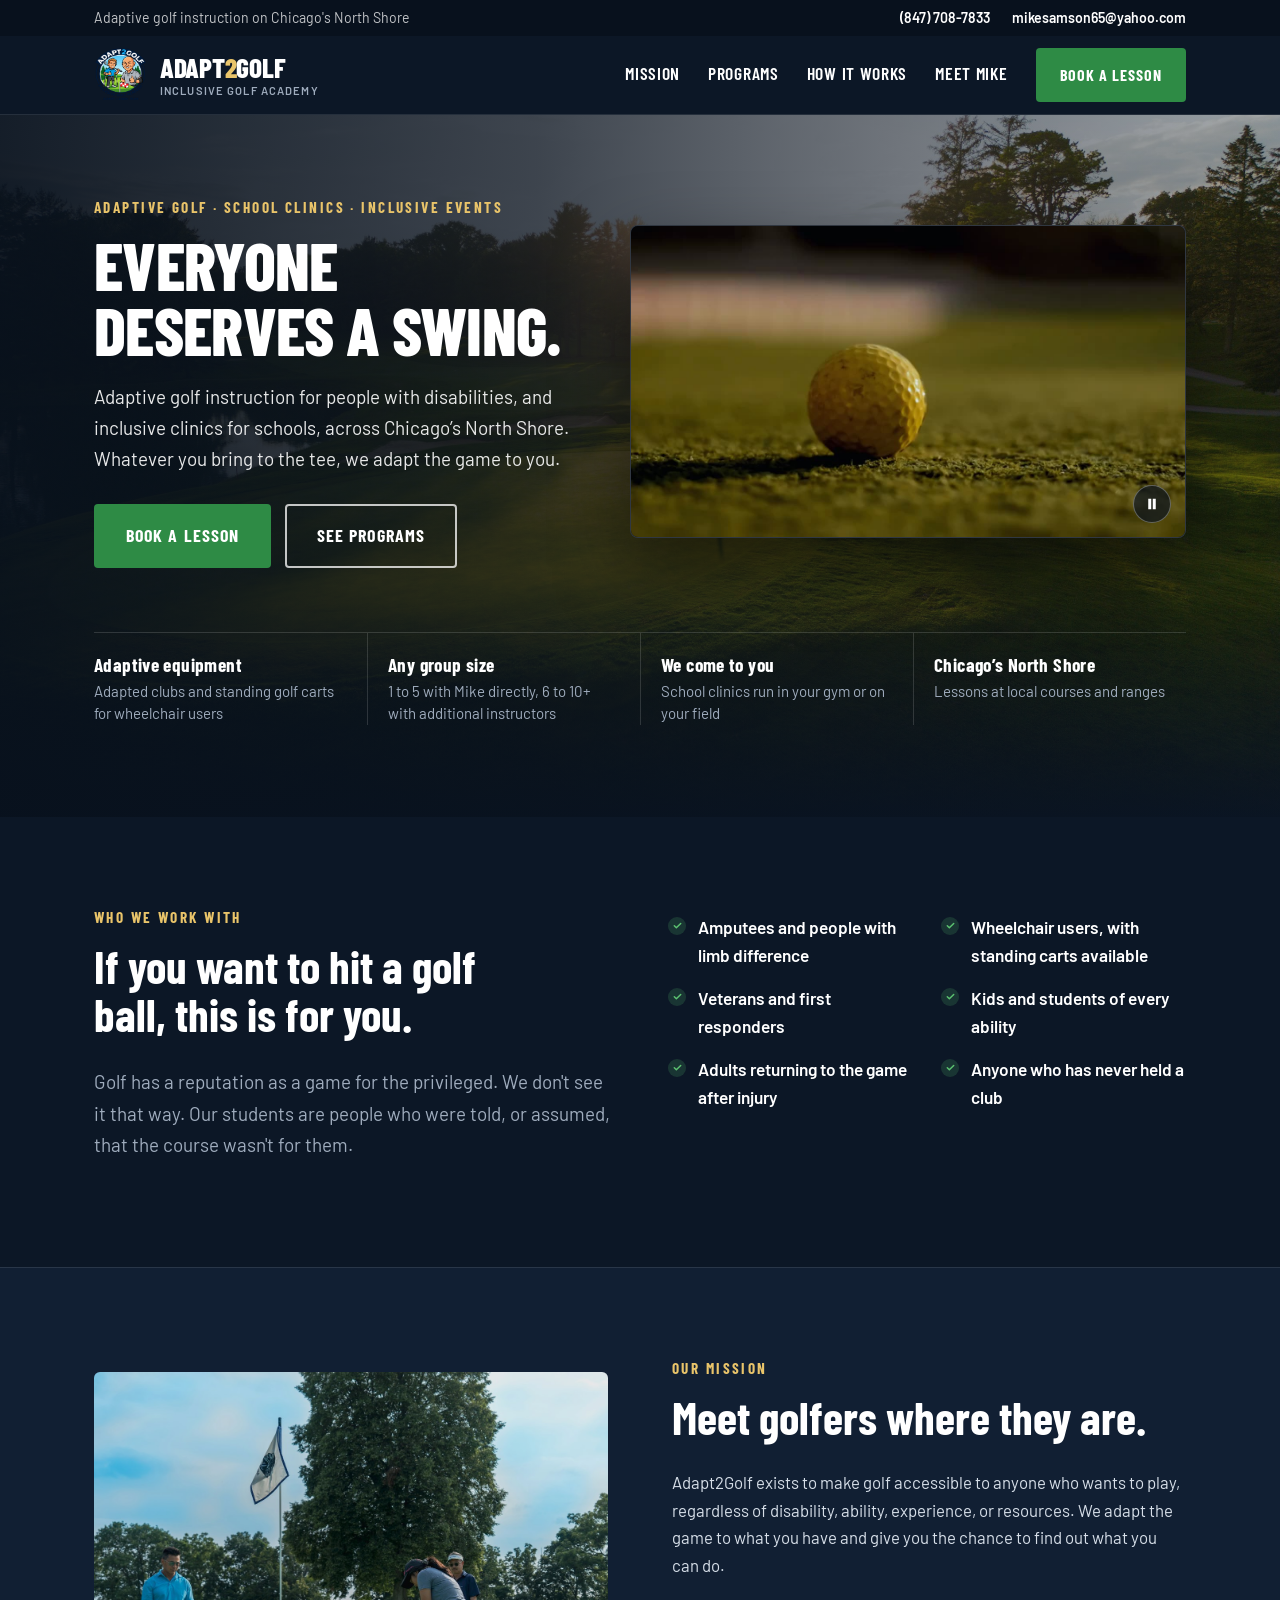
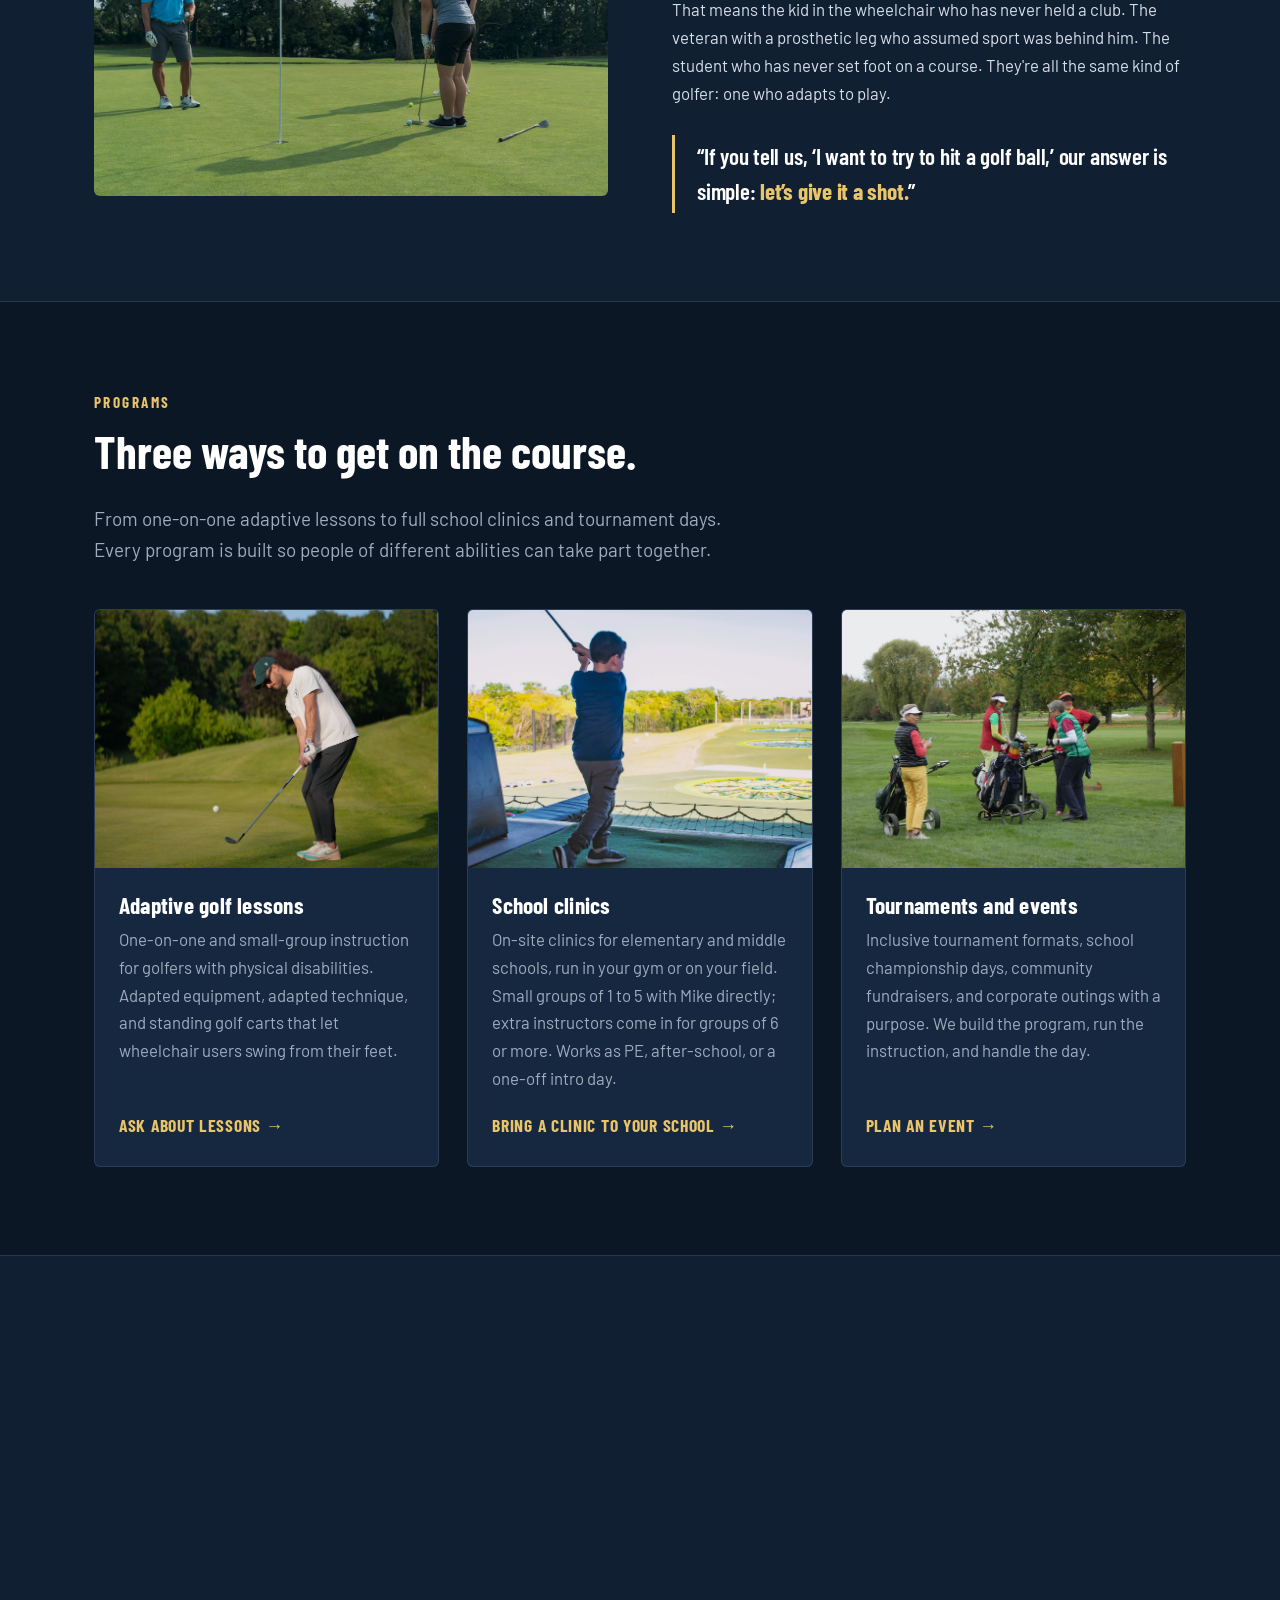
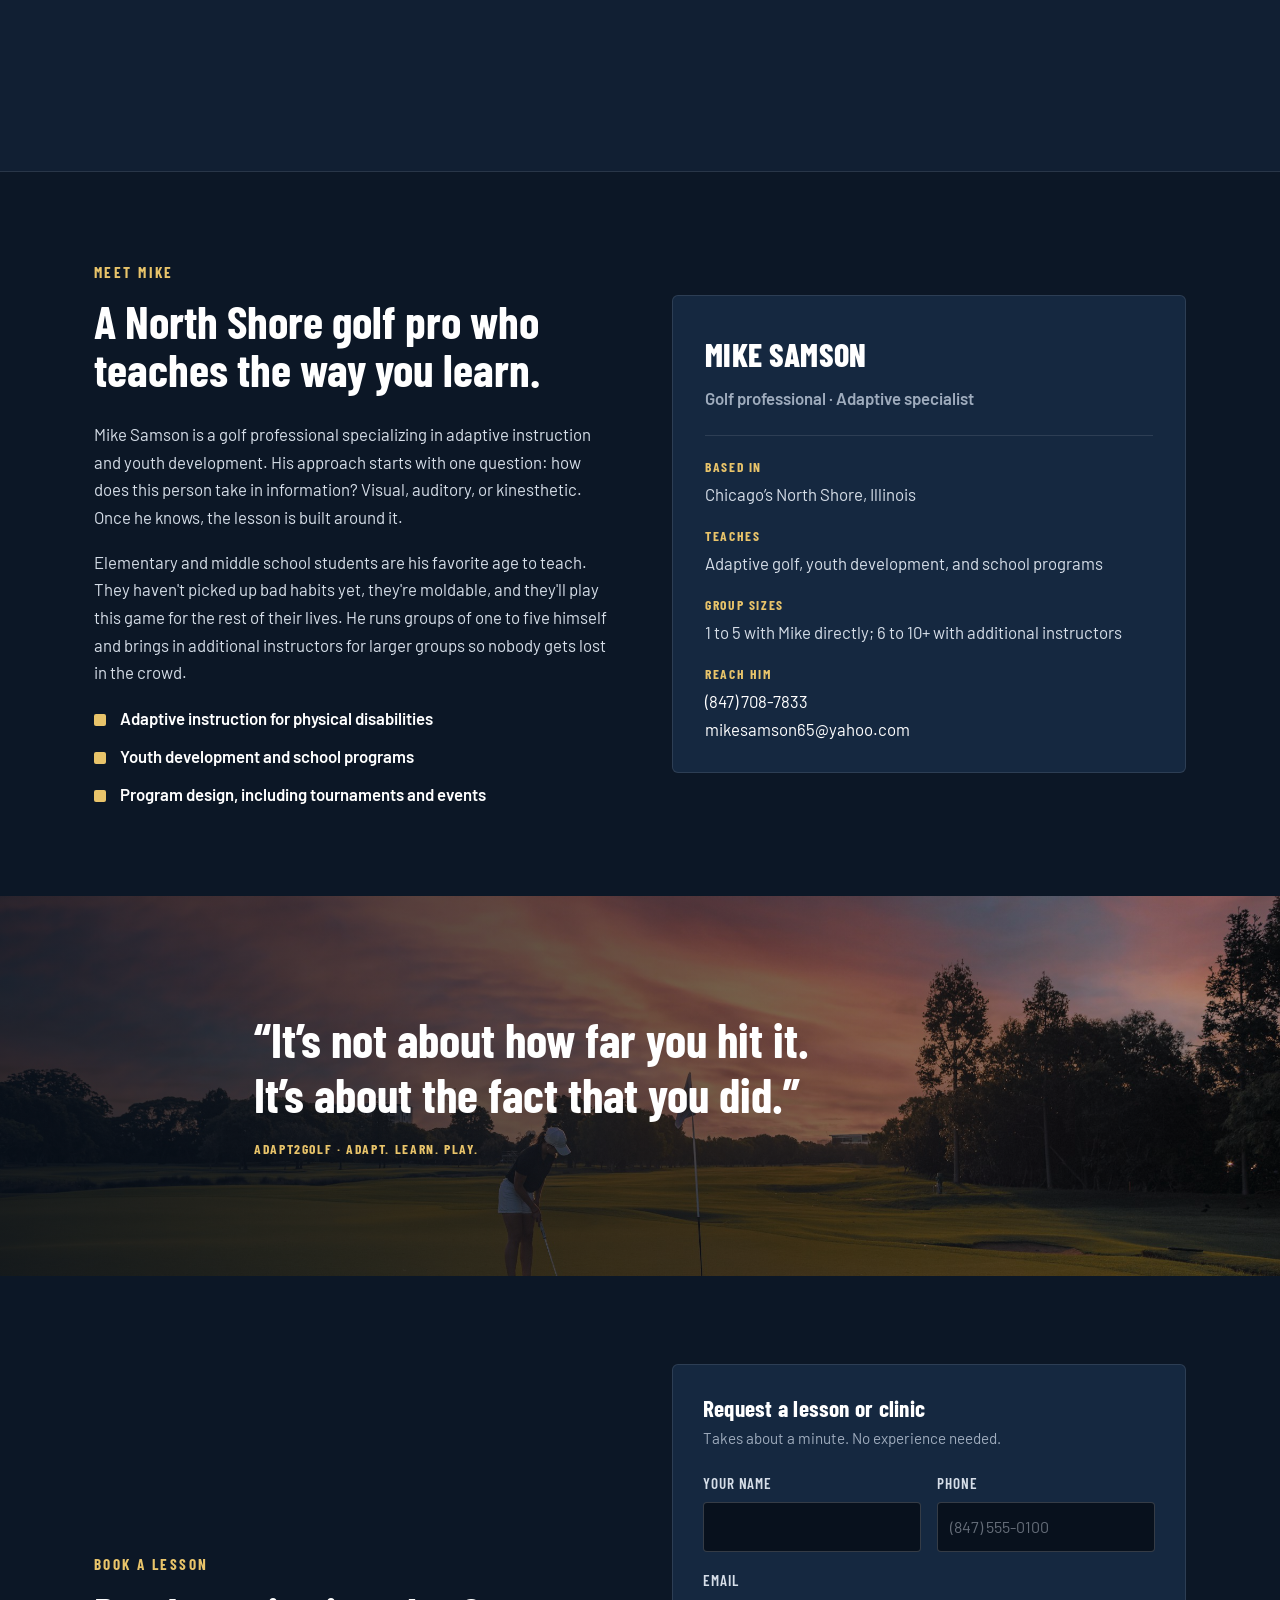
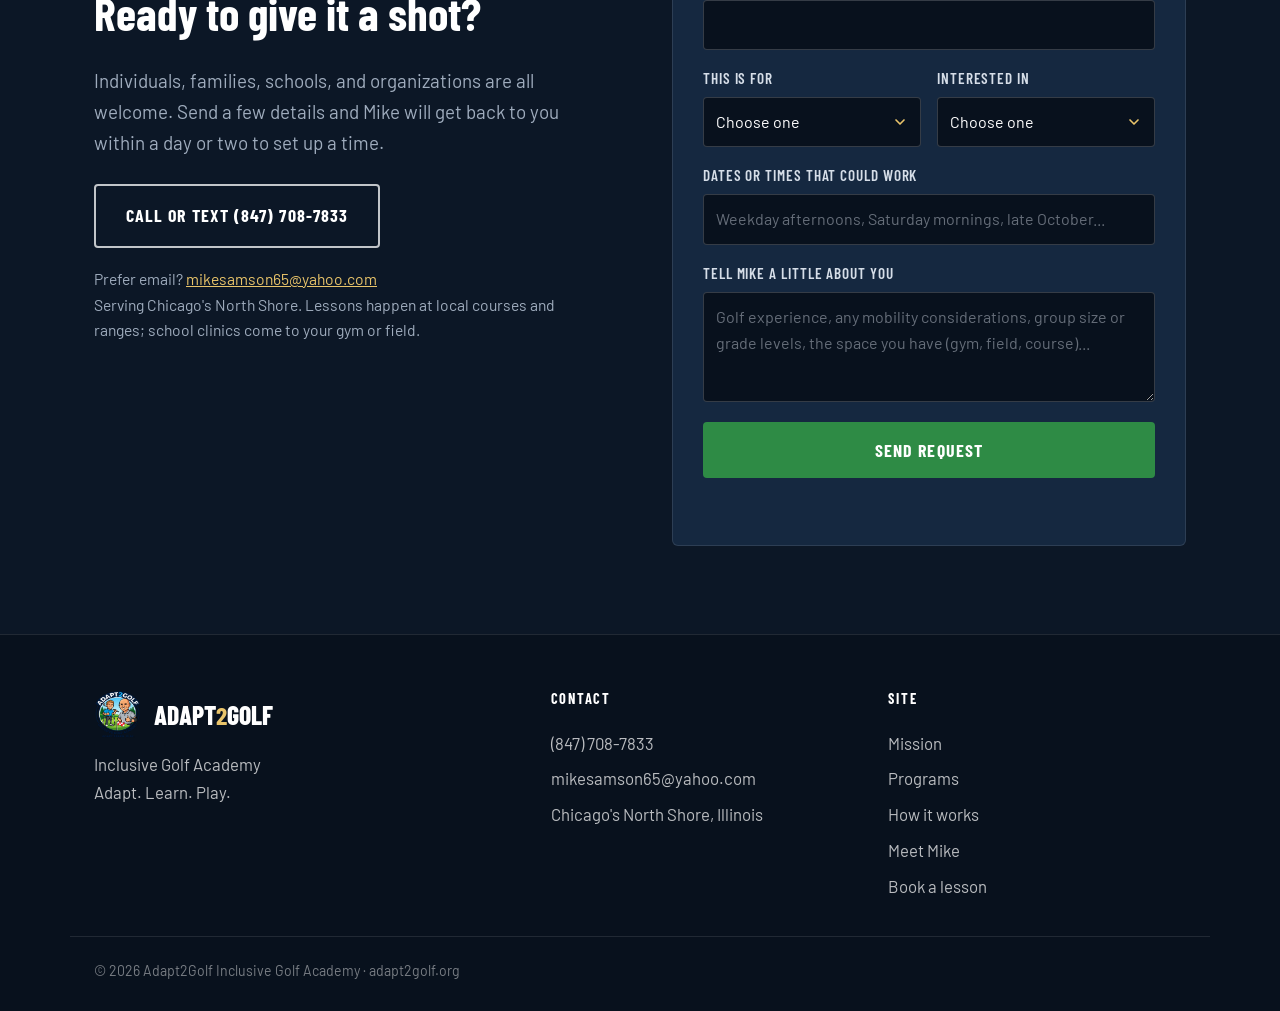
==== commit b62820c4: "Redesign: Barlow type, sand accent, sharper photos, booking request form Co-Authored-By: Claude Fabl" ====
--- a/index.html
+++ b/index.html
@@ -14,25 +14,28 @@
 <link rel="icon" type="image/webp" href="images/logo.webp">
 <link rel="preconnect" href="https://fonts.googleapis.com">
 <link rel="preconnect" href="https://fonts.gstatic.com" crossorigin>
-<link rel="stylesheet" href="https://fonts.googleapis.com/css2?family=Archivo:wght@600;700;800&family=Source+Sans+3:wght@400;600;700&display=swap">
+<link rel="stylesheet" href="https://fonts.googleapis.com/css2?family=Barlow+Condensed:wght@600;700;800&family=Barlow:wght@400;500;600;700&display=swap">
 <script>document.documentElement.className += ' js';</script>
 <style>
   :root {
     color-scheme: dark;
-    --bg: #0E1A2B;
-    --bg-alt: #13233C;
-    --bg-deep: #0A1320;
-    --card: #172A44;
+    --bg: #0C1726;
+    --bg-alt: #111F33;
+    --bg-deep: #08111D;
+    --card: #152840;
+    --card-raised: #1A3050;
     --line: rgba(255,255,255,0.10);
     --heading: #FFFFFF;
-    --ink: #D8E0E9;
-    --ink-soft: #A7B3C2;
-    --green: #2F8A44;
-    --green-dark: #3A9E52;
-    --green-bright: #5CC271;
-    --sky: #6CC0F0;
-    --font-head: 'Archivo', 'Arial', sans-serif;
-    --font-body: 'Source Sans 3', 'Segoe UI', sans-serif;
+    --ink: #D6DEE8;
+    --ink-soft: #9FACBD;
+    --green: #2E8B45;
+    --green-dark: #37A052;
+    --green-bright: #5FC774;
+    --sand: #E9C46A;
+    --sand-soft: #F2DA9A;
+    --sky: #E9C46A;
+    --font-head: 'Barlow Condensed', 'Arial Narrow', 'Arial', sans-serif;
+    --font-body: 'Barlow', 'Segoe UI', 'Helvetica Neue', sans-serif;
     --wrap: 1140px;
   }
 
@@ -55,10 +58,10 @@
     margin: 0 0 0.6em;
     text-wrap: balance;
   }
-  h1 { font-size: clamp(2.2rem, 5vw, 3.9rem); font-weight: 800; letter-spacing: -0.025em; }
-  h2 { font-size: clamp(1.75rem, 3vw, 2.4rem); font-weight: 700; letter-spacing: -0.02em; }
-  h3 { font-size: 1.25rem; font-weight: 700; letter-spacing: -0.01em; }
-  h4 { font-size: 0.82rem; font-weight: 700; text-transform: uppercase; letter-spacing: 0.1em; }
+  h1 { font-size: clamp(2.6rem, 6vw, 4.6rem); font-weight: 800; letter-spacing: -0.01em; text-transform: uppercase; line-height: 0.98; }
+  h2 { font-size: clamp(2rem, 3.6vw, 2.9rem); font-weight: 700; letter-spacing: 0; line-height: 1.05; }
+  h3 { font-size: 1.45rem; font-weight: 700; letter-spacing: 0.01em; }
+  h4 { font-size: 0.9rem; font-weight: 700; text-transform: uppercase; letter-spacing: 0.12em; }
   p { margin: 0 0 1em; }
 
   .wrap { max-width: var(--wrap); margin: 0 auto; padding-inline: 24px; }
@@ -68,9 +71,9 @@
 
   .kicker {
     font-family: var(--font-head);
-    font-size: 0.78rem;
+    font-size: 0.95rem;
     font-weight: 700;
-    letter-spacing: 0.14em;
+    letter-spacing: 0.16em;
     text-transform: uppercase;
     color: var(--sky);
     margin-bottom: 12px;
@@ -80,21 +83,23 @@
 
   /* ---- Buttons ---- */
   .btn {
+    text-transform: uppercase;
+    letter-spacing: 0.06em;
     display: inline-flex;
     align-items: center;
     justify-content: center;
     gap: 8px;
     font-family: var(--font-head);
     font-weight: 700;
-    font-size: 0.95rem;
+    font-size: 1rem;
     padding: 12px 22px;
-    border-radius: 6px;
+    border-radius: 4px;
     text-decoration: none;
     border: 2px solid transparent;
     transition: background 0.18s, border-color 0.18s, color 0.18s;
     white-space: nowrap;
   }
-  .btn-lg { padding: 15px 28px; font-size: 1.05rem; }
+  .btn-lg { padding: 15px 30px; font-size: 1.12rem; }
   .btn-green { background: var(--green); color: #fff; }
   .btn-green:hover { background: var(--green-dark); }
   .btn-light { background: #fff; color: var(--bg); }
@@ -150,14 +155,15 @@
   .brand-text {
     font-family: var(--font-head);
     font-weight: 800;
-    font-size: 1.4rem;
+    font-size: 1.7rem;
+    text-transform: uppercase;
     line-height: 1;
     letter-spacing: -0.01em;
     display: flex;
     flex-direction: column;
     gap: 4px;
   }
-  .brand-text b { color: var(--sky); font-weight: 800; }
+  .brand-text b { color: var(--sand); font-weight: 800; }
   .brand-text small {
     font-family: var(--font-body);
     font-weight: 600;
@@ -170,14 +176,16 @@
   .menu a:not(.btn) {
     font-family: var(--font-head);
     font-weight: 600;
-    font-size: 0.95rem;
+    font-size: 1.1rem;
+    letter-spacing: 0.04em;
+    text-transform: uppercase;
     color: var(--heading);
     text-decoration: none;
     padding: 6px 0;
     border-bottom: 2px solid transparent;
     transition: border-color 0.18s;
   }
-  .menu a:not(.btn):hover { border-bottom-color: var(--green-bright); }
+  .menu a:not(.btn):hover { border-bottom-color: var(--sand); }
   .nav-toggle {
     display: none;
     font-family: var(--font-head);
@@ -223,14 +231,14 @@
     width: 100%;
     height: 100%;
     object-fit: cover;
-    object-position: center 42%;
+    object-position: center 60%;
   }
   .hero-shade {
     position: absolute;
     inset: 0;
     background:
-      linear-gradient(90deg, rgba(10,19,32,0.96) 0%, rgba(10,19,32,0.84) 38%, rgba(10,19,32,0.5) 100%),
-      linear-gradient(0deg, var(--bg) 0%, rgba(14,26,43,0) 26%);
+      linear-gradient(90deg, rgba(8,17,29,0.94) 0%, rgba(8,17,29,0.78) 42%, rgba(8,17,29,0.35) 100%),
+      linear-gradient(0deg, var(--bg) 0%, rgba(12,23,38,0) 30%);
   }
   .hero-inner {
     position: relative;
@@ -239,13 +247,13 @@
     gap: 52px;
     align-items: center;
   }
-  .hero h1 { font-size: clamp(2.1rem, 4vw, 3.3rem); line-height: 1.08; margin-bottom: 18px; }
+  .hero h1 { font-size: clamp(2.8rem, 5.2vw, 4.4rem); margin-bottom: 18px; }
   .hero .lead { color: rgba(255,255,255,0.9); max-width: 540px; margin-bottom: 30px; }
   .hero-actions { display: flex; gap: 14px; flex-wrap: wrap; }
   .hero-video {
     position: relative;
     aspect-ratio: 16 / 9;
-    border-radius: 14px;
+    border-radius: 8px;
     overflow: hidden;
     background: var(--bg-deep);
     border: 1px solid rgba(255,255,255,0.16);
@@ -270,7 +278,8 @@
     display: block;
     font-family: var(--font-head);
     font-weight: 700;
-    font-size: 1rem;
+    font-size: 1.2rem;
+    letter-spacing: 0.02em;
     color: #fff;
     margin-bottom: 3px;
   }
@@ -371,30 +380,28 @@
     width: 100%;
     aspect-ratio: 4 / 3.3;
     object-fit: cover;
-    border-radius: 10px;
-    filter: saturate(0.88);
-  }
-  /* The stock photos were shot in different light; a thin navy wash ties them together. */
+    border-radius: 6px;
+  }
   .media::after, .card-img::after {
     content: '';
     position: absolute;
     inset: 0;
-    background: rgba(14,26,43,0.2);
+    background: rgba(12,23,38,0.08);
     pointer-events: none;
   }
-  .media::after { border-radius: 10px; }
+  .media::after { border-radius: 6px; }
   .pull {
     margin: 28px 0 0;
     padding: 4px 0 4px 22px;
-    border-left: 3px solid var(--green-bright);
+    border-left: 3px solid var(--sand);
     font-family: var(--font-head);
     font-weight: 600;
-    font-size: 1.15rem;
+    font-size: 1.45rem;
     line-height: 1.5;
     letter-spacing: -0.01em;
     color: var(--heading);
   }
-  .pull strong { color: var(--green-bright); font-weight: 700; }
+  .pull strong { color: var(--sand); font-weight: 700; }
   @media (max-width: 820px) {
     .split-media { grid-template-columns: 1fr; gap: 32px; }
     .split-media.reverse > :first-child { order: 0; }
@@ -409,7 +416,7 @@
   .card {
     background: var(--card);
     border: 1px solid var(--line);
-    border-radius: 10px;
+    border-radius: 6px;
     overflow: hidden;
     display: flex;
     flex-direction: column;
@@ -418,19 +425,18 @@
   .card-img img {
     width: 100%; height: 100%;
     object-fit: cover;
-    filter: saturate(0.88);
-    transition: transform 0.5s ease;
-  }
-  .card:hover .card-img img { transform: scale(1.04); }
+  }
   .card-body { padding: 24px 24px 26px; display: flex; flex-direction: column; flex: 1; }
   .card-body h3 { margin-bottom: 8px; }
   .card-body p { color: var(--ink-soft); margin-bottom: 18px; flex: 1; }
   .card-body a {
     font-family: var(--font-head);
     font-weight: 700;
-    font-size: 0.95rem;
+    font-size: 1.1rem;
+    letter-spacing: 0.04em;
+    text-transform: uppercase;
     text-decoration: none;
-    color: var(--green-bright);
+    color: var(--sand);
   }
   .card-body a:hover { text-decoration: underline; }
   @media (max-width: 900px) { .cards { grid-template-columns: 1fr; max-width: 520px; } }
@@ -451,11 +457,11 @@
     justify-content: center;
     width: 46px; height: 46px;
     border-radius: 50%;
-    border: 2px solid var(--green-bright);
-    color: var(--green-bright);
+    border: 2px solid var(--sand);
+    color: var(--sand);
     font-family: var(--font-head);
     font-weight: 700;
-    font-size: 1.05rem;
+    font-size: 1.25rem;
     margin-bottom: 18px;
   }
   .steps h3 { margin-bottom: 8px; }
@@ -466,14 +472,15 @@
   .profile {
     background: var(--card);
     border: 1px solid var(--line);
-    border-radius: 10px;
+    border-radius: 6px;
     padding: 32px 32px 28px;
   }
   .profile-name {
     font-family: var(--font-head);
     font-weight: 800;
-    font-size: 1.55rem;
-    letter-spacing: -0.02em;
+    font-size: 2rem;
+    text-transform: uppercase;
+    letter-spacing: 0.01em;
     color: var(--heading);
     margin: 0 0 4px;
   }
@@ -488,10 +495,10 @@
   .profile-facts dt {
     font-family: var(--font-head);
     font-weight: 700;
-    font-size: 0.72rem;
+    font-size: 0.85rem;
     letter-spacing: 0.12em;
     text-transform: uppercase;
-    color: var(--sky);
+    color: var(--sand);
     margin-bottom: 3px;
   }
   .profile-facts dd { margin: 0; color: var(--ink); }
@@ -512,8 +519,8 @@
     position: absolute;
     left: 0; top: 9px;
     width: 12px; height: 12px;
-    border-radius: 3px;
-    background: var(--sky);
+    border-radius: 2px;
+    background: var(--sand);
   }
 
   /* ---- Statement band ---- */
@@ -531,21 +538,21 @@
     inset: 0;
     width: 100%; height: 100%;
     object-fit: cover;
-    object-position: center 31%;
+    object-position: center 55%;
   }
   .band::after {
     content: '';
     position: absolute;
     inset: 0;
-    background: rgba(10,19,32,0.7);
+    background: linear-gradient(90deg, rgba(8,17,29,0.82) 0%, rgba(8,17,29,0.55) 60%, rgba(8,17,29,0.3) 100%);
   }
   .band-content { position: relative; z-index: 1; padding-block: 72px; max-width: 820px; }
   .band-quote {
     font-family: var(--font-head);
     font-weight: 700;
-    font-size: clamp(1.5rem, 3.2vw, 2.3rem);
-    line-height: 1.28;
-    letter-spacing: -0.02em;
+    font-size: clamp(1.9rem, 3.8vw, 3rem);
+    line-height: 1.15;
+    letter-spacing: 0;
     margin-bottom: 16px;
     text-wrap: balance;
   }
@@ -562,21 +569,54 @@
   /* ---- Contact ---- */
   .contact-actions { display: flex; gap: 14px; flex-wrap: wrap; margin: 26px 0 18px; }
   .contact-note { color: var(--ink-soft); font-size: 0.98rem; }
-  .info-card {
+  /* ---- Booking form ---- */
+  .book-card {
     background: var(--card);
     border: 1px solid var(--line);
-    border-radius: 10px;
-    padding: 30px 30px 24px;
-  }
-  .info-card h3 { margin-bottom: 16px; }
-  .info-card dl { margin: 0; }
-  .info-card dt {
-    font-family: var(--font-head);
-    font-weight: 700;
+    border-radius: 6px;
+    padding: 30px;
+  }
+  .book-card h3 { margin-bottom: 4px; }
+  .book-card .form-note { color: var(--ink-soft); font-size: 0.95rem; margin-bottom: 20px; }
+  .form-grid { display: grid; grid-template-columns: 1fr 1fr; gap: 16px; }
+  .form-grid .full { grid-column: 1 / -1; }
+  .field { display: flex; flex-direction: column; gap: 6px; min-width: 0; }
+  .field label {
+    font-family: var(--font-head);
+    font-weight: 600;
+    font-size: 0.95rem;
+    letter-spacing: 0.06em;
+    text-transform: uppercase;
+    color: var(--ink);
+  }
+  .field input, .field select, .field textarea {
+    font: inherit;
+    font-size: 1rem;
     color: var(--heading);
-    margin-top: 14px;
-  }
-  .info-card dd { margin: 4px 0 0; color: var(--ink-soft); }
+    background: var(--bg-deep);
+    border: 1px solid rgba(255,255,255,0.18);
+    border-radius: 4px;
+    padding: 11px 12px;
+    width: 100%;
+    min-width: 0;
+  }
+  .field select { appearance: none; -webkit-appearance: none; background-image: url("data:image/svg+xml,%3Csvg xmlns='http://www.w3.org/2000/svg' viewBox='0 0 24 24' fill='none' stroke='%23E9C46A' stroke-width='2.5' stroke-linecap='round' stroke-linejoin='round'%3E%3Cpath d='M6 9l6 6 6-6'/%3E%3C/svg%3E"); background-repeat: no-repeat; background-position: right 12px center; background-size: 16px; padding-right: 36px; }
+  .field textarea { min-height: 110px; resize: vertical; }
+  .field input:focus, .field select:focus, .field textarea:focus { outline: 2px solid var(--sand); outline-offset: 1px; border-color: var(--sand); }
+  .field input::placeholder, .field textarea::placeholder { color: rgba(214,222,232,0.45); }
+  .form-foot { display: flex; align-items: center; gap: 16px; flex-wrap: wrap; margin-top: 20px; }
+  .form-foot .btn { width: 100%; }
+  .form-status { font-size: 0.95rem; color: var(--ink-soft); margin: 0; min-height: 1.4em; }
+  .form-status.ok { color: var(--green-bright); font-weight: 600; }
+  .form-status.err { color: #F0A58A; }
+  .book-done {
+    text-align: center;
+    padding: 28px 10px;
+  }
+  .book-done svg { width: 54px; height: 54px; margin-bottom: 12px; }
+  .book-done h3 { margin-bottom: 8px; }
+  .book-done p { color: var(--ink-soft); margin: 0; }
+  @media (max-width: 560px) { .form-grid { grid-template-columns: 1fr; } .book-card { padding: 22px 18px; } }
 
   /* ---- Footer ---- */
   .footer { background: var(--bg-deep); color: rgba(255,255,255,0.72); padding-block: 56px 28px; border-top: 1px solid var(--line); }
@@ -592,11 +632,11 @@
   .brand-foot span {
     font-family: var(--font-head);
     font-weight: 800;
-    font-size: 1.35rem;
-    letter-spacing: -0.01em;
+    font-size: 1.6rem;
+    text-transform: uppercase;
     color: #fff;
   }
-  .brand-foot b { color: var(--sky); }
+  .brand-foot b { color: var(--sand); }
   .footer h4 { color: #fff; margin-bottom: 14px; }
   .footer-col { display: grid; gap: 8px; align-content: start; }
   .footer-col a, .footer-col span { color: rgba(255,255,255,0.72); text-decoration: none; }
@@ -635,13 +675,13 @@
       <a href="#programs">Programs</a>
       <a href="#how">How it works</a>
       <a href="#mike">Meet Mike</a>
-      <a class="btn btn-green" href="#contact">Book a lesson</a>
+      <a class="btn btn-green" href="#book">Book a lesson</a>
     </nav>
   </div>
 </header>
 
 <section class="hero" id="top">
-  <img class="hero-img" src="images/statement.jpg" alt="">
+  <img class="hero-img" src="images/hero-sunrise.jpg" alt="">
   <div class="hero-shade"></div>
   <div class="wrap hero-inner">
     <div>
@@ -649,7 +689,7 @@
       <h1>Everyone deserves a swing.</h1>
       <p class="lead">Adaptive golf instruction for people with disabilities, and inclusive clinics for schools, across Chicago&rsquo;s North Shore. Whatever you bring to the tee, we adapt the game to you.</p>
       <div class="hero-actions">
-        <a class="btn btn-green btn-lg" href="#contact">Book a lesson</a>
+        <a class="btn btn-green btn-lg" href="#book">Book a lesson</a>
         <a class="btn btn-outline btn-lg" href="#programs">See programs</a>
       </div>
     </div>
@@ -695,7 +735,7 @@
 <section class="section alt" id="mission">
   <div class="wrap split-media rv">
     <figure class="media">
-      <img src="images/mission.jpg" alt="A golfer lining up a shot on the fairway">
+      <img src="images/mission-group.jpg" alt="A group of golfers together on the green">
     </figure>
     <div>
       <p class="kicker">Our mission</p>
@@ -716,27 +756,27 @@
     </div>
     <div class="cards rv">
       <article class="card">
-        <div class="card-img"><img src="images/prog-adaptive.jpg" alt="Close-up of a golfer addressing the ball"></div>
+        <div class="card-img"><img src="images/prog-adaptive.jpg" alt="A golfer working on a chip shot on the course"></div>
         <div class="card-body">
           <h3>Adaptive golf lessons</h3>
           <p>One-on-one and small-group instruction for golfers with physical disabilities. Adapted equipment, adapted technique, and standing golf carts that let wheelchair users swing from their feet.</p>
-          <a href="#contact">Ask about lessons &rarr;</a>
+          <a href="#book">Ask about lessons &rarr;</a>
         </div>
       </article>
       <article class="card">
-        <div class="card-img"><img src="images/prog-schools.jpg" alt="A young golfer practicing on the range"></div>
+        <div class="card-img"><img src="images/prog-schools.jpg" alt="A young golfer hitting balls at the driving range"></div>
         <div class="card-body">
           <h3>School clinics</h3>
           <p>On-site clinics for elementary and middle schools, run in your gym or on your field. Small groups of 1 to 5 with Mike directly; extra instructors come in for groups of 6 or more. Works as PE, after-school, or a one-off intro day.</p>
-          <a href="#contact">Bring a clinic to your school &rarr;</a>
+          <a href="#book">Bring a clinic to your school &rarr;</a>
         </div>
       </article>
       <article class="card">
-        <div class="card-img"><img src="images/prog-events.jpg" alt="A flag on the putting green"></div>
+        <div class="card-img"><img src="images/prog-events.jpg" alt="A group of golfers walking the course with their bags"></div>
         <div class="card-body">
           <h3>Tournaments and events</h3>
           <p>Inclusive tournament formats, school championship days, community fundraisers, and corporate outings with a purpose. We build the program, run the instruction, and handle the day.</p>
-          <a href="#contact">Plan an event &rarr;</a>
+          <a href="#book">Plan an event &rarr;</a>
         </div>
       </article>
     </div>
@@ -796,33 +836,81 @@
 </section>
 
 <section class="band">
-  <img src="images/hero.jpg" alt="">
+  <img src="images/statement-sunset.jpg" alt="">
   <div class="wrap band-content rv">
     <p class="band-quote">&ldquo;It&rsquo;s not about how far you hit it. It&rsquo;s about the fact that you did.&rdquo;</p>
     <p class="band-attr">Adapt2Golf &middot; Adapt. Learn. Play.</p>
   </div>
 </section>
 
-<section class="section" id="contact">
+<section class="section" id="book">
   <div class="wrap split-media rv">
     <div>
-      <p class="kicker">Get in touch</p>
+      <p class="kicker">Book a lesson</p>
       <h2>Ready to give it a shot?</h2>
-      <p class="lead">Individuals, families, schools, and organizations are all welcome. Reach out and we'll work out the rest together.</p>
+      <p class="lead">Individuals, families, schools, and organizations are all welcome. Send a few details and Mike will get back to you within a day or two to set up a time.</p>
       <div class="contact-actions">
-        <a class="btn btn-green btn-lg" href="tel:+18477087833">Call or text (847) 708-7833</a>
-        <a class="btn btn-light btn-lg" href="mailto:mikesamson65@yahoo.com">Email Mike</a>
+        <a class="btn btn-outline btn-lg" href="tel:+18477087833">Call or text (847) 708-7833</a>
       </div>
-      <p class="contact-note">Serving Chicago's North Shore. Lessons happen at local courses and ranges; school clinics come to your gym or field.</p>
-    </div>
-    <aside class="info-card">
-      <h3>What to include</h3>
-      <dl>
-        <dt>For yourself or a family member</dt>
-        <dd>What you'd like to try, any mobility considerations, and whether you've played before.</dd>
-        <dt>For a school or organization</dt>
-        <dd>Grade levels, group size, the space you have (gym, field, or course), and dates that could work.</dd>
-      </dl>
+      <p class="contact-note">Prefer email? <a href="mailto:mikesamson65@yahoo.com">mikesamson65@yahoo.com</a><br>Serving Chicago's North Shore. Lessons happen at local courses and ranges; school clinics come to your gym or field.</p>
+    </div>
+    <aside class="book-card" id="contact">
+      <form id="book-form" novalidate data-endpoint="https://formspree.io/f/YOUR_FORM_ID">
+        <h3>Request a lesson or clinic</h3>
+        <p class="form-note">Takes about a minute. No experience needed.</p>
+        <div class="form-grid">
+          <div class="field">
+            <label for="bf-name">Your name</label>
+            <input id="bf-name" name="name" type="text" autocomplete="name" required>
+          </div>
+          <div class="field">
+            <label for="bf-phone">Phone</label>
+            <input id="bf-phone" name="phone" type="tel" autocomplete="tel" placeholder="(847) 555-0100">
+          </div>
+          <div class="field full">
+            <label for="bf-email">Email</label>
+            <input id="bf-email" name="email" type="email" autocomplete="email" required>
+          </div>
+          <div class="field">
+            <label for="bf-for">This is for</label>
+            <select id="bf-for" name="booking_for" required>
+              <option value="">Choose one</option>
+              <option>Myself</option>
+              <option>My child or family member</option>
+              <option>A school</option>
+              <option>An organization or group</option>
+            </select>
+          </div>
+          <div class="field">
+            <label for="bf-program">Interested in</label>
+            <select id="bf-program" name="program" required>
+              <option value="">Choose one</option>
+              <option>Adaptive golf lesson</option>
+              <option>School clinic</option>
+              <option>Tournament or event</option>
+              <option>Not sure yet</option>
+            </select>
+          </div>
+          <div class="field full">
+            <label for="bf-dates">Dates or times that could work</label>
+            <input id="bf-dates" name="preferred_dates" type="text" placeholder="Weekday afternoons, Saturday mornings, late October...">
+          </div>
+          <div class="field full">
+            <label for="bf-notes">Tell Mike a little about you</label>
+            <textarea id="bf-notes" name="message" placeholder="Golf experience, any mobility considerations, group size or grade levels, the space you have (gym, field, course)..."></textarea>
+          </div>
+        </div>
+        <input type="text" name="_gotcha" tabindex="-1" autocomplete="off" style="display:none" aria-hidden="true">
+        <div class="form-foot">
+          <button class="btn btn-green btn-lg" type="submit" id="bf-submit">Send request</button>
+          <p class="form-status" id="bf-status" aria-live="polite"></p>
+        </div>
+      </form>
+      <div class="book-done" id="book-done" hidden>
+        <svg viewBox="0 0 24 24" fill="none" stroke="#5FC774" stroke-width="2" stroke-linecap="round" stroke-linejoin="round" aria-hidden="true"><circle cx="12" cy="12" r="10"/><path d="M8 12.5l2.5 2.5L16 9.5"/></svg>
+        <h3>Request sent</h3>
+        <p>Thanks! Mike will reach out within a day or two to find a time that works.</p>
+      </div>
     </aside>
   </div>
 </section>
@@ -848,7 +936,7 @@
       <a href="#programs">Programs</a>
       <a href="#how">How it works</a>
       <a href="#mike">Meet Mike</a>
-      <a href="#contact">Contact</a>
+      <a href="#book">Book a lesson</a>
     </div>
   </div>
   <div class="wrap footer-bottom">&copy; 2026 Adapt2Golf Inclusive Golf Academy &middot; adapt2golf.org</div>
@@ -893,6 +981,44 @@
     else if (!userPaused) { play(); }
   }, { threshold: 0.15 }).observe(video);
 
+  // Booking form: posts to Formspree. Until the form ID is set, it opens an email instead.
+  const form = document.getElementById('book-form');
+  const status = document.getElementById('bf-status');
+  const submitBtn = document.getElementById('bf-submit');
+  form.addEventListener('submit', async (e) => {
+    e.preventDefault();
+    if (!form.checkValidity()) {
+      form.reportValidity();
+      status.className = 'form-status err';
+      status.textContent = 'Please fill in your name, email, and the two choices above.';
+      return;
+    }
+    const data = new FormData(form);
+    const endpoint = form.dataset.endpoint;
+    if (endpoint.includes('YOUR_FORM_ID')) {
+      const lines = [];
+      for (const [k, v] of data.entries()) { if (k !== '_gotcha' && v) lines.push(k.replace(/_/g, ' ') + ': ' + v); }
+      const subject = encodeURIComponent('Adapt2Golf request from ' + data.get('name'));
+      window.location.href = 'mailto:mikesamson65@yahoo.com?subject=' + subject + '&body=' + encodeURIComponent(lines.join('\n'));
+      status.className = 'form-status';
+      status.textContent = 'Opening your email app with the request filled in.';
+      return;
+    }
+    submitBtn.disabled = true;
+    status.className = 'form-status';
+    status.textContent = 'Sending...';
+    try {
+      const res = await fetch(endpoint, { method: 'POST', body: data, headers: { 'Accept': 'application/json' } });
+      if (!res.ok) throw new Error('bad status');
+      form.hidden = true;
+      document.getElementById('book-done').hidden = false;
+    } catch (err) {
+      submitBtn.disabled = false;
+      status.className = 'form-status err';
+      status.textContent = 'That didn\'t go through. Please try again, or call or text (847) 708-7833.';
+    }
+  });
+
   // Only sections below the first screen animate in; everything else is visible at rest.
   const below = [...document.querySelectorAll('.rv')]
     .filter(el => el.getBoundingClientRect().top > window.innerHeight * 0.9);
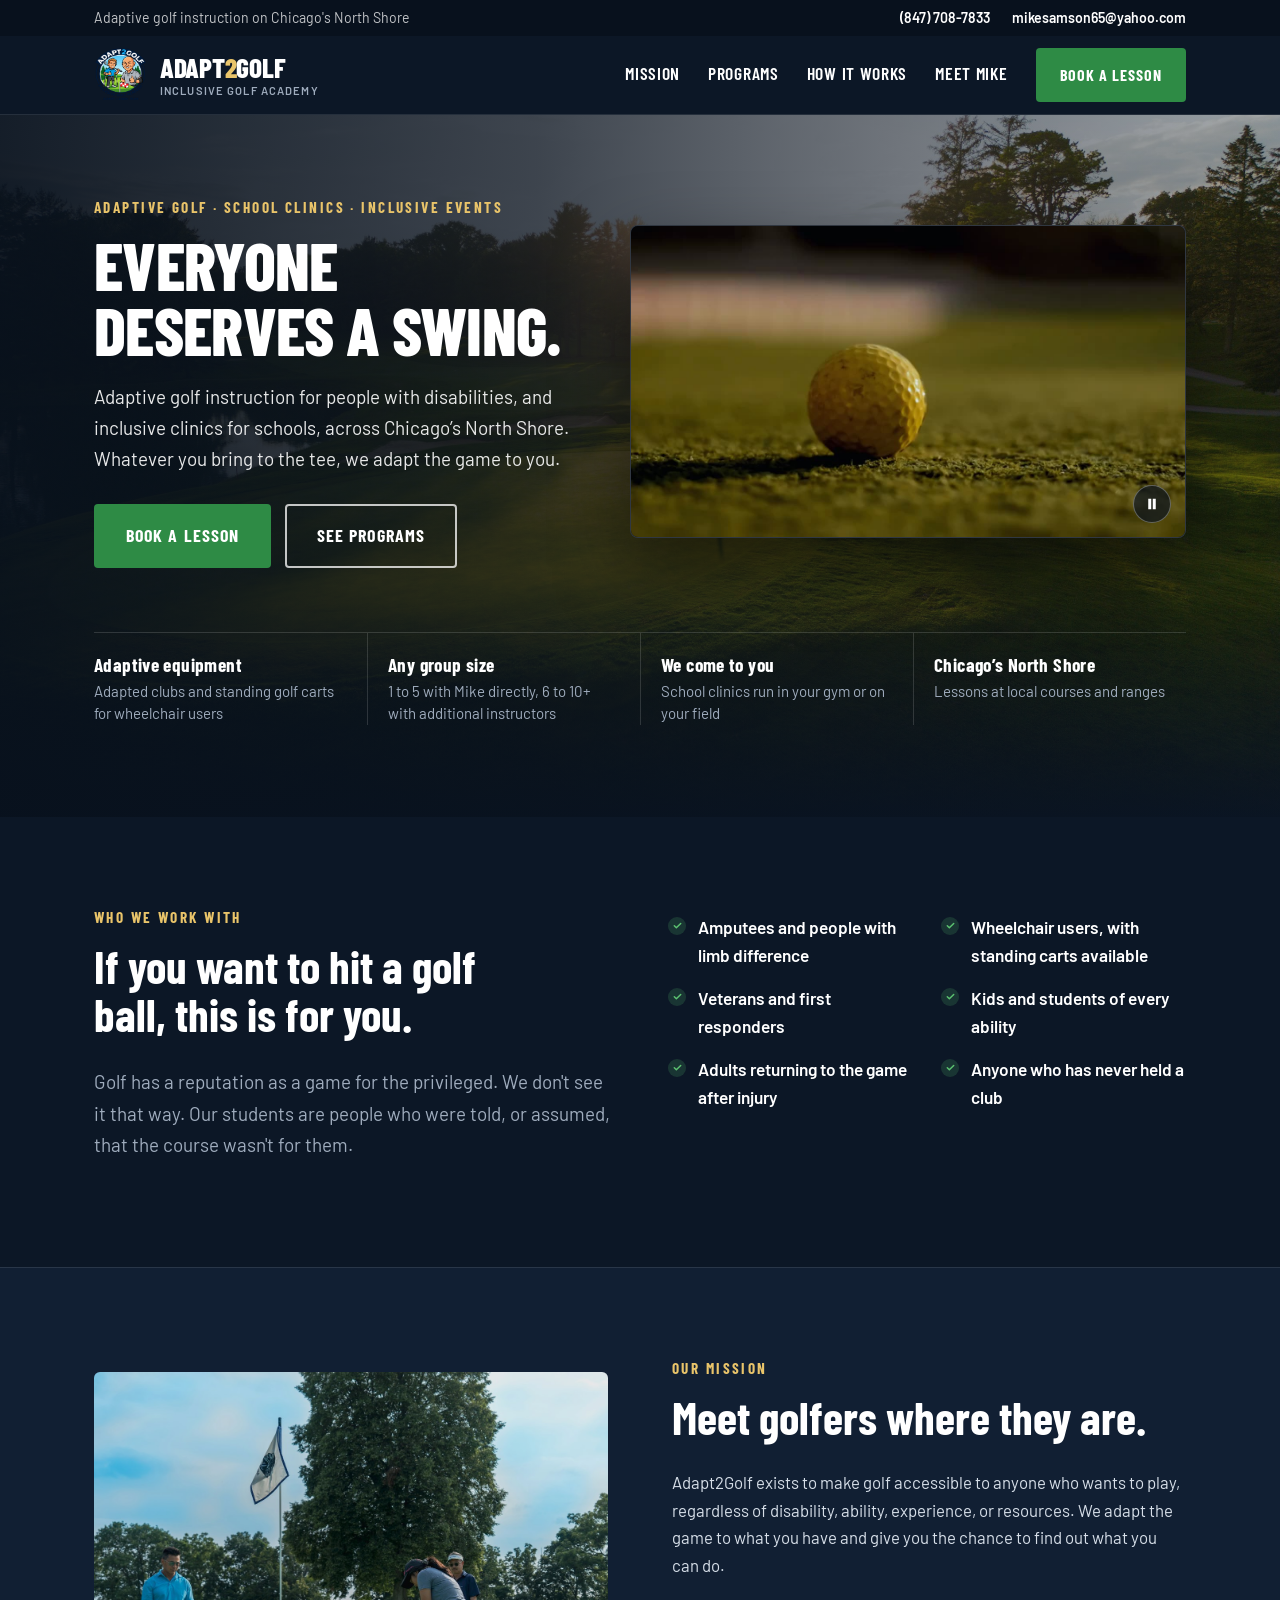
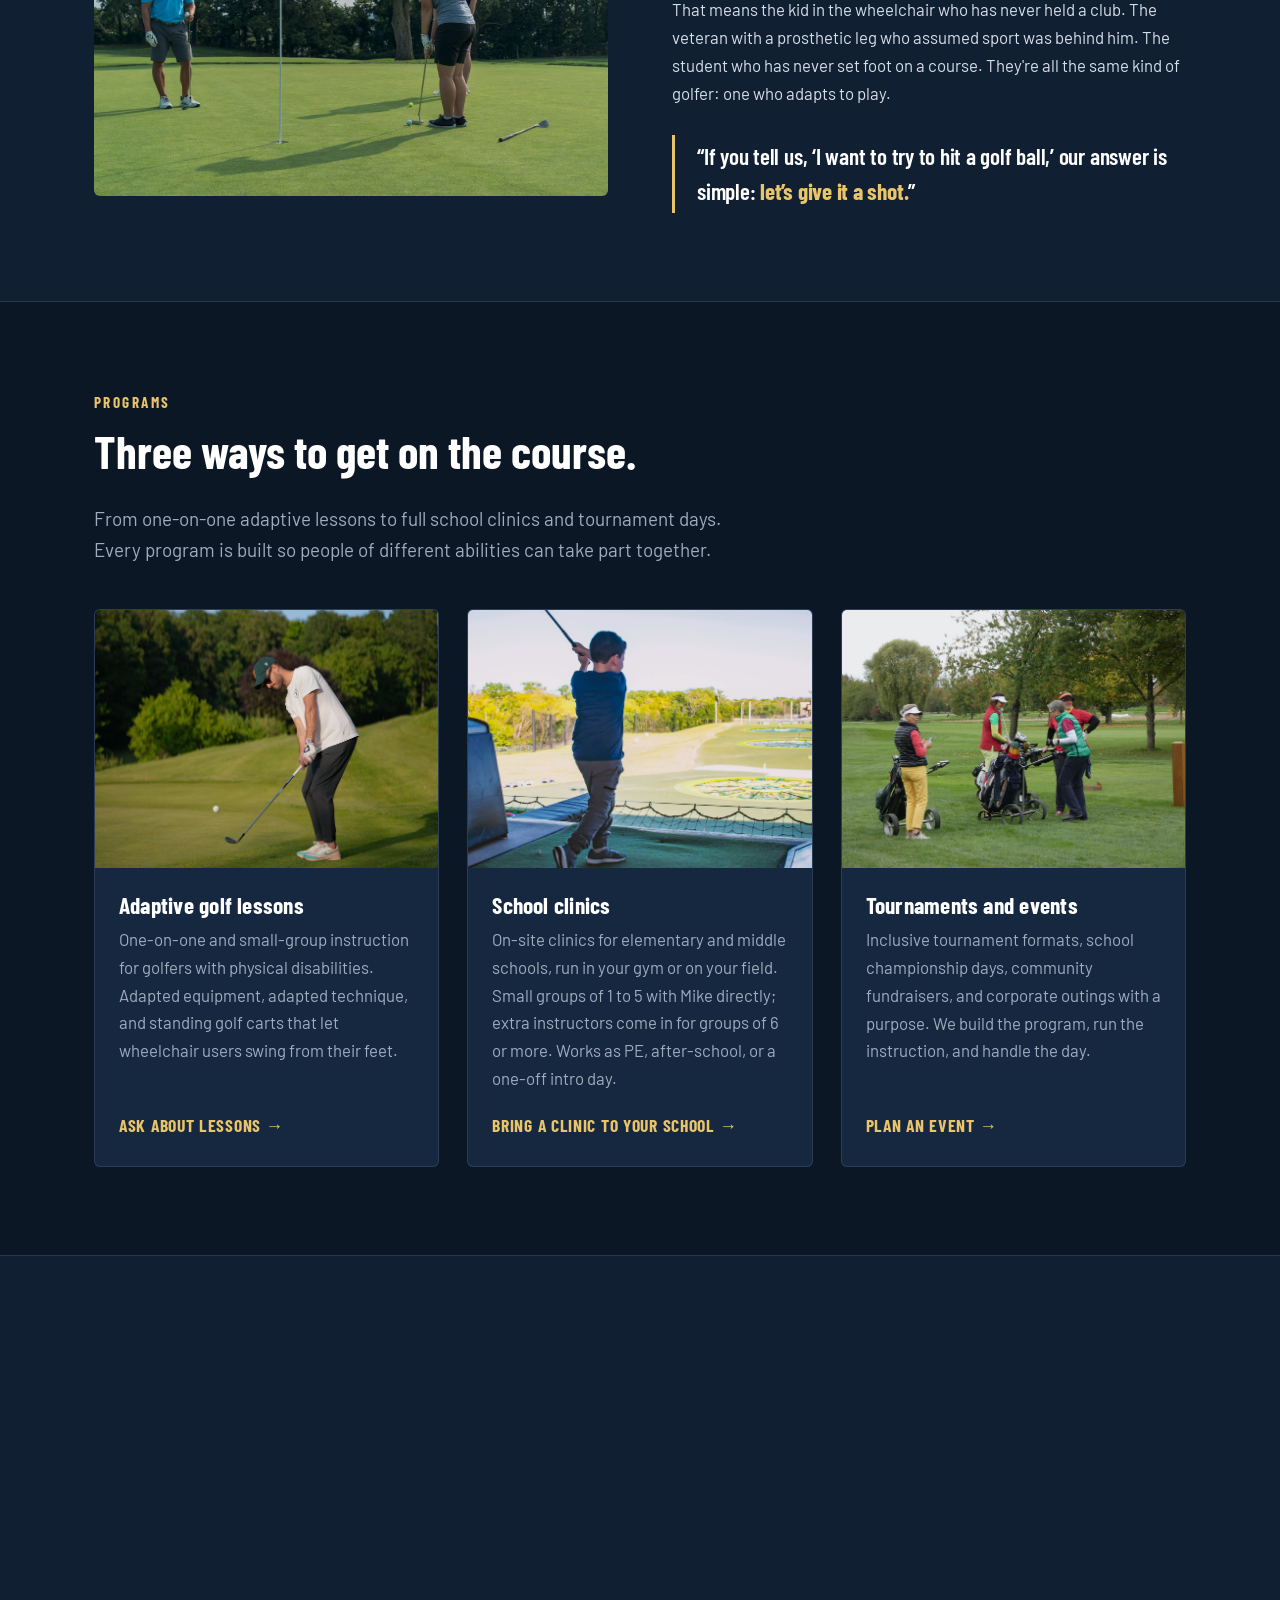
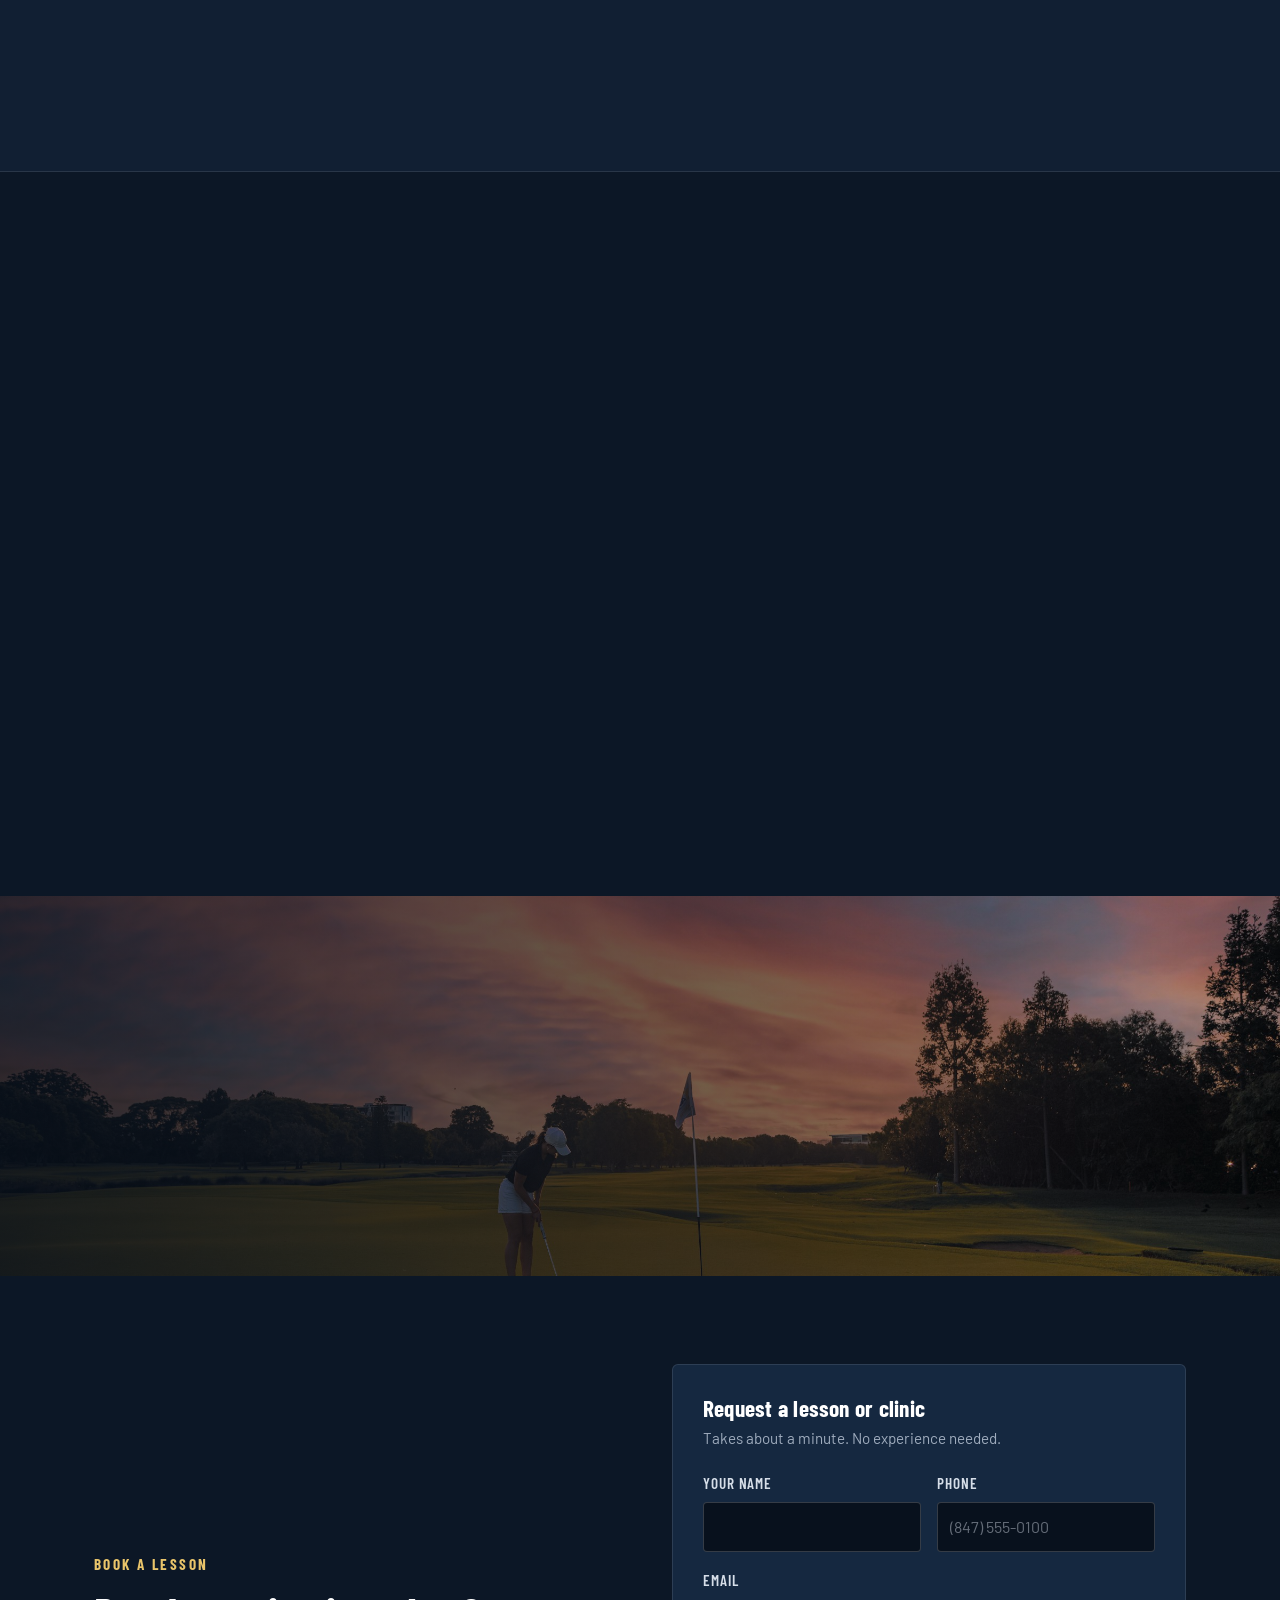
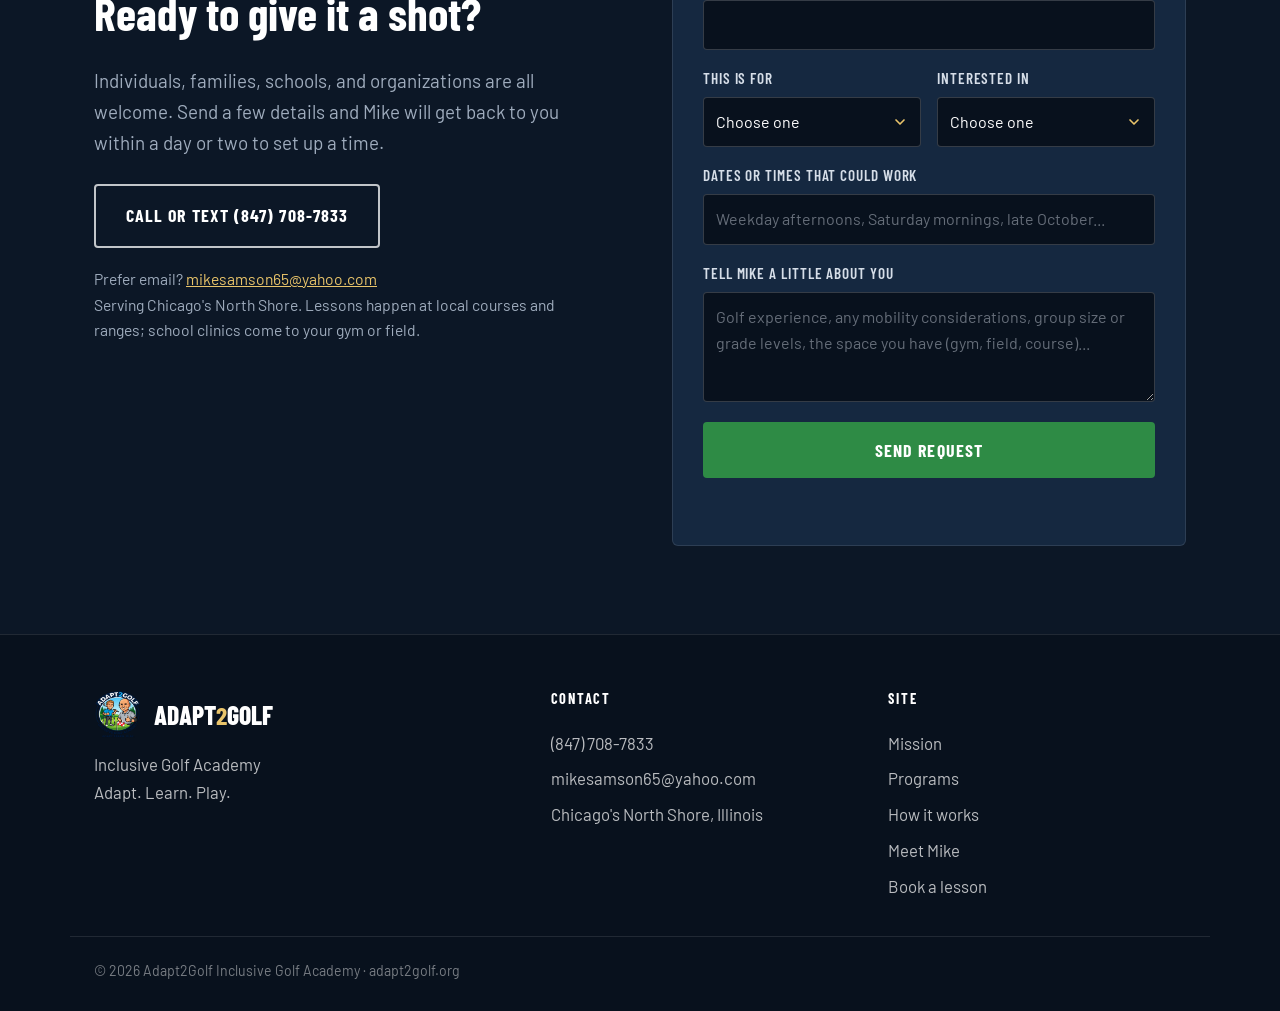
==== commit 5ff563a1: "Connect booking form to Formspree Co-Authored-By: Claude Fable 5.1 <noreply@anthropic.com>" ====
--- a/index.html
+++ b/index.html
@@ -855,7 +855,7 @@
       <p class="contact-note">Prefer email? <a href="mailto:mikesamson65@yahoo.com">mikesamson65@yahoo.com</a><br>Serving Chicago's North Shore. Lessons happen at local courses and ranges; school clinics come to your gym or field.</p>
     </div>
     <aside class="book-card" id="contact">
-      <form id="book-form" novalidate data-endpoint="https://formspree.io/f/YOUR_FORM_ID">
+      <form id="book-form" novalidate data-endpoint="https://formspree.io/f/mjyganjg">
         <h3>Request a lesson or clinic</h3>
         <p class="form-note">Takes about a minute. No experience needed.</p>
         <div class="form-grid">
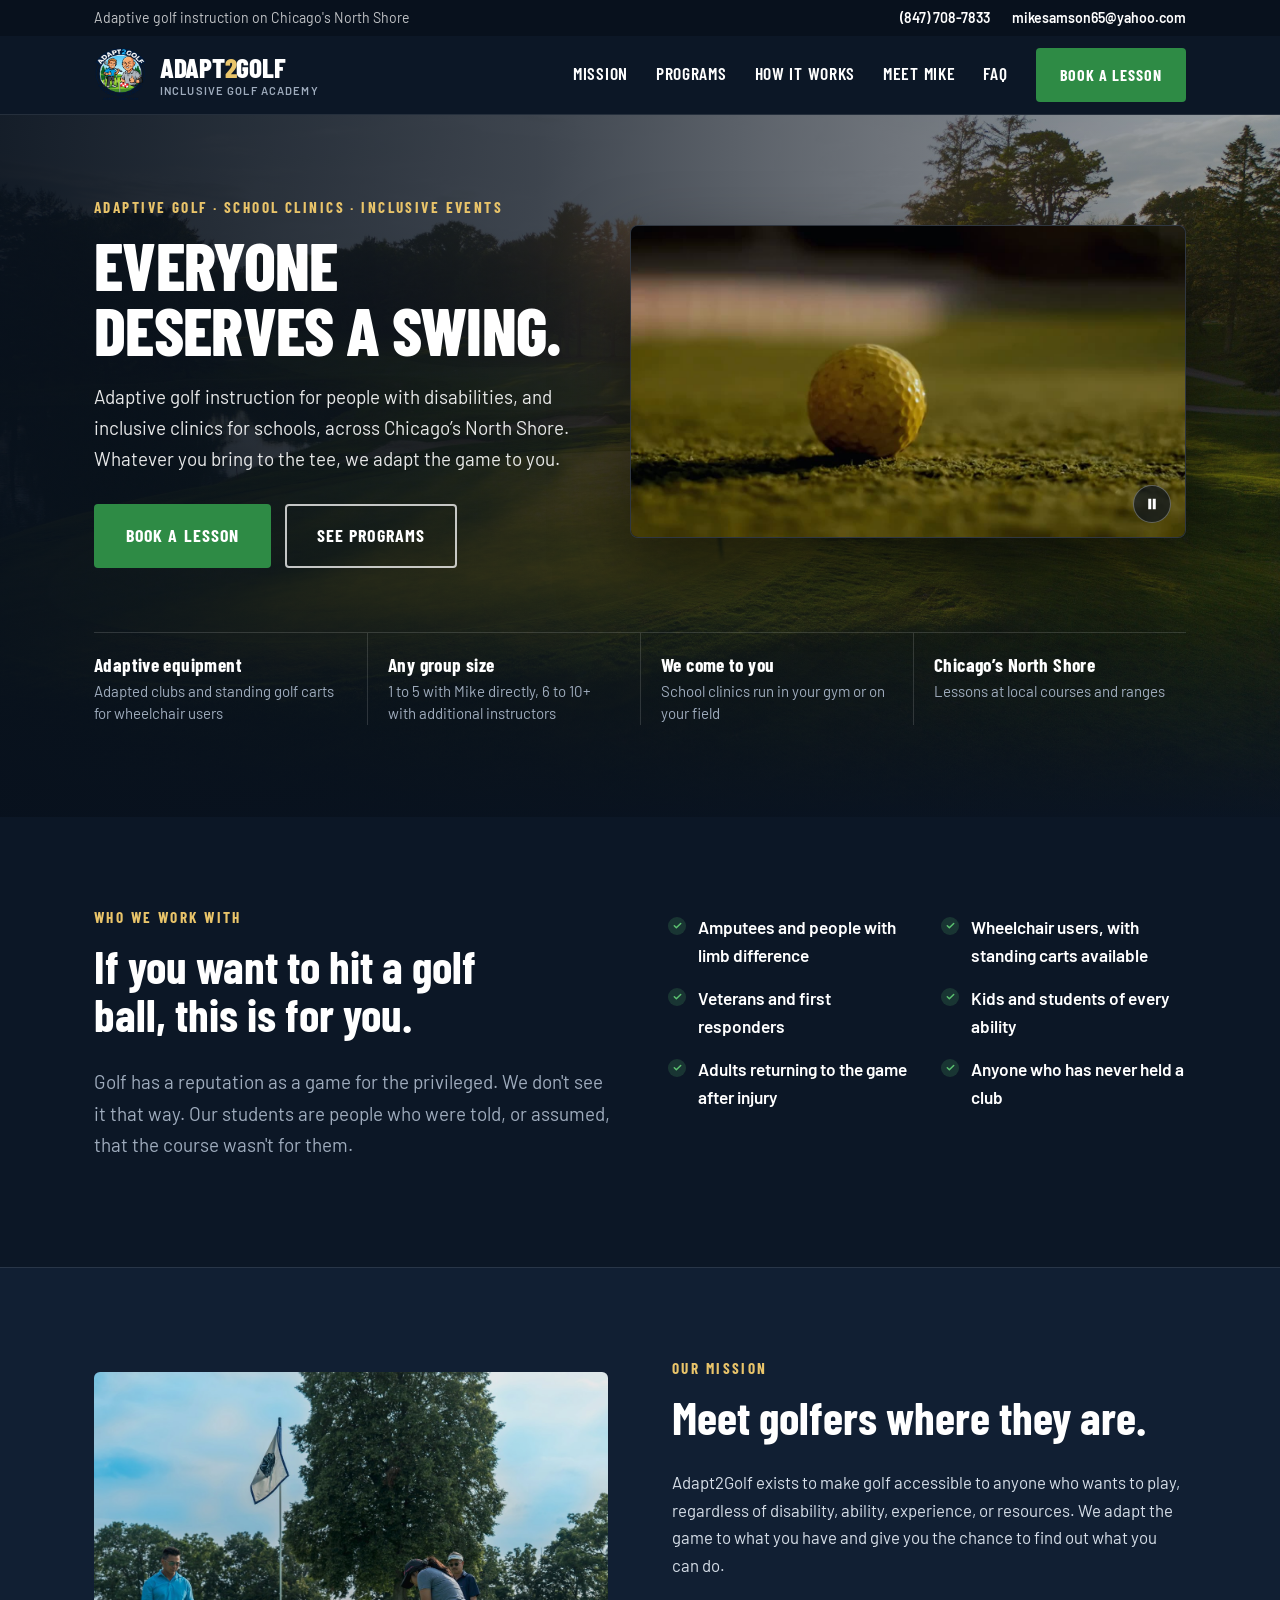
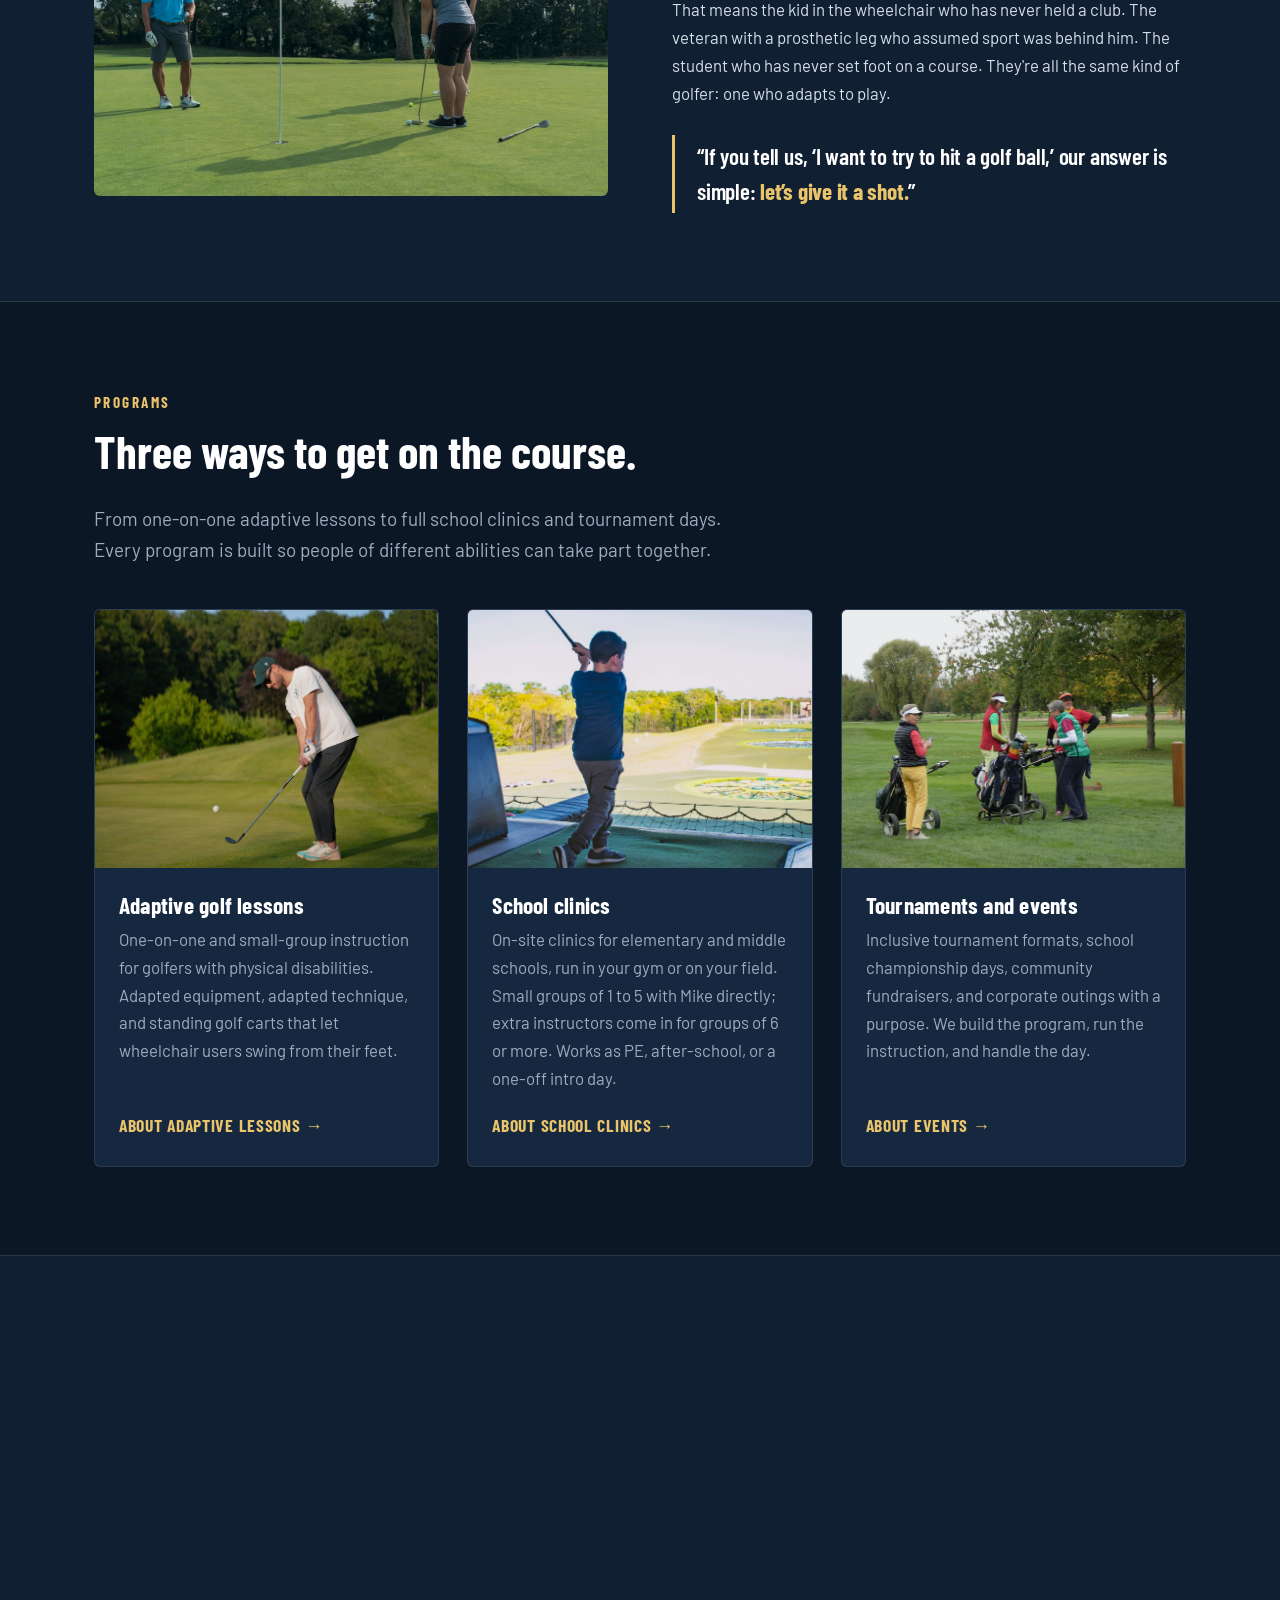
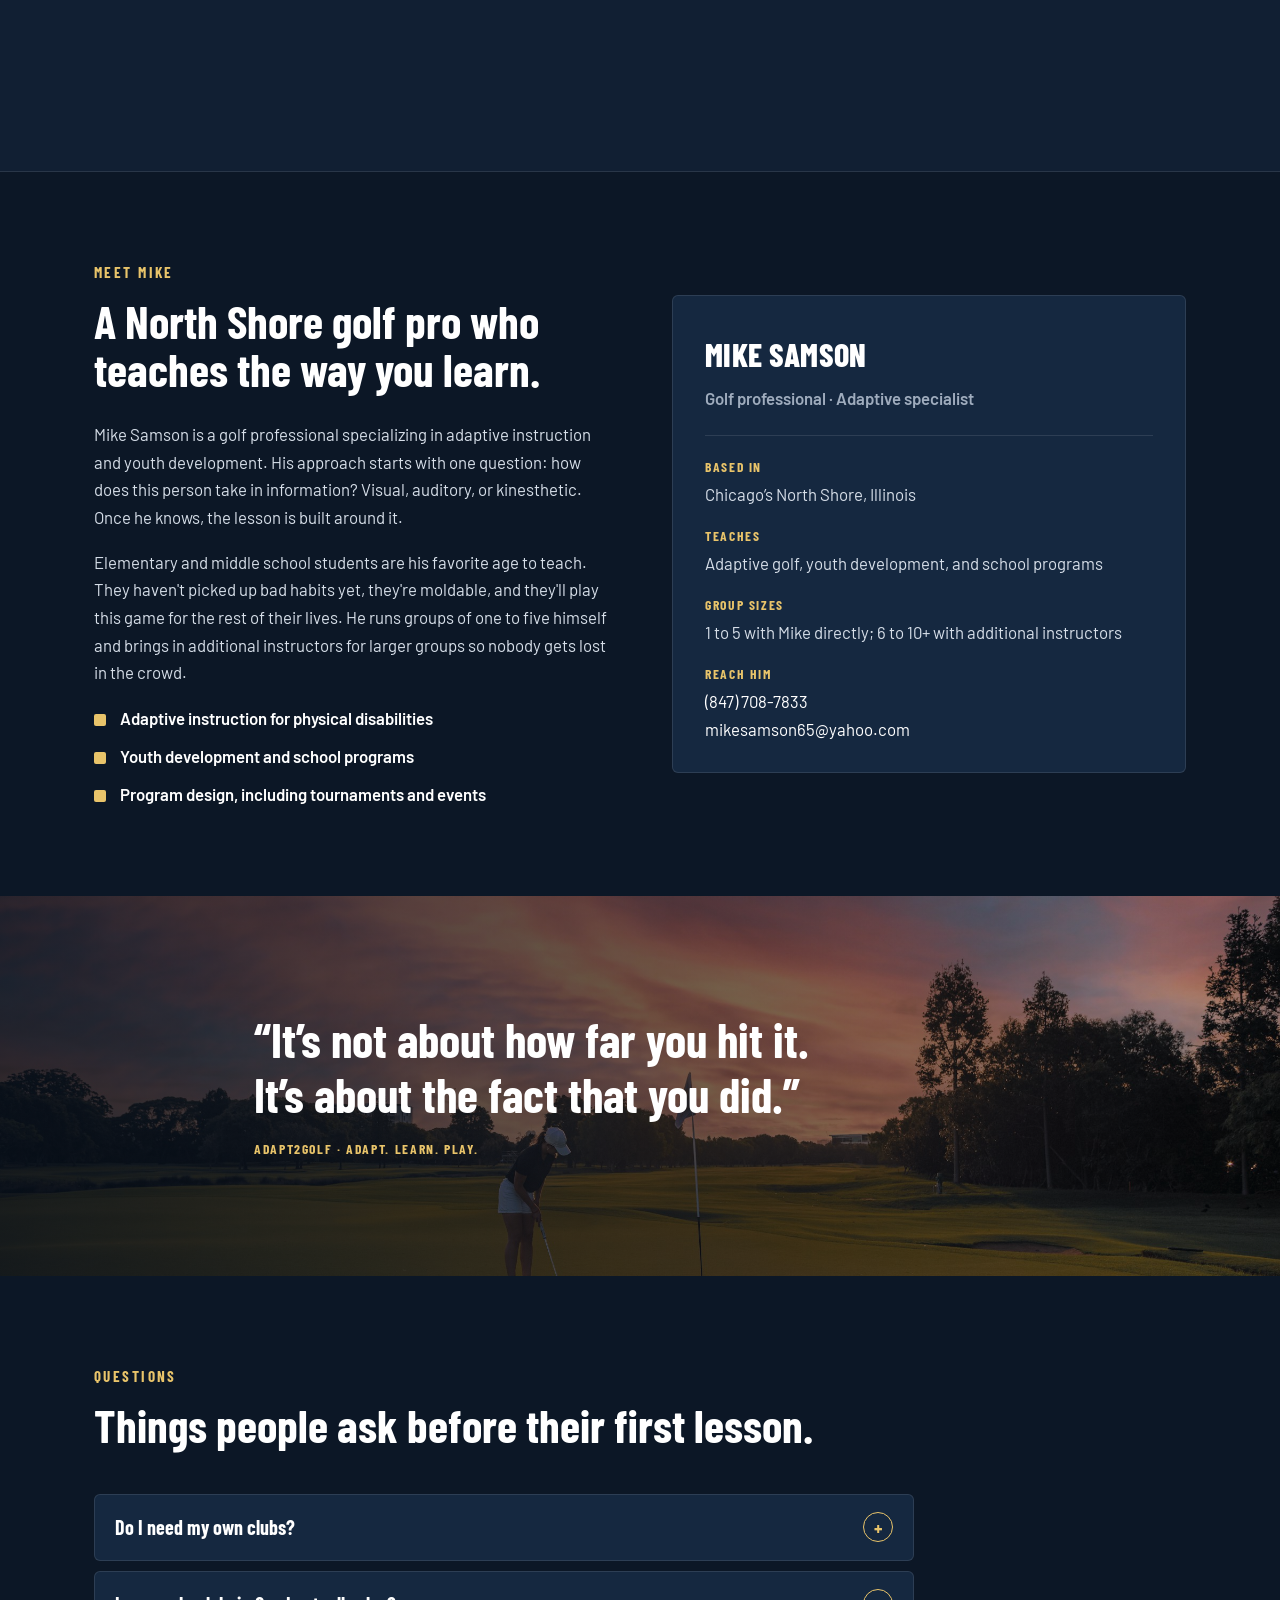
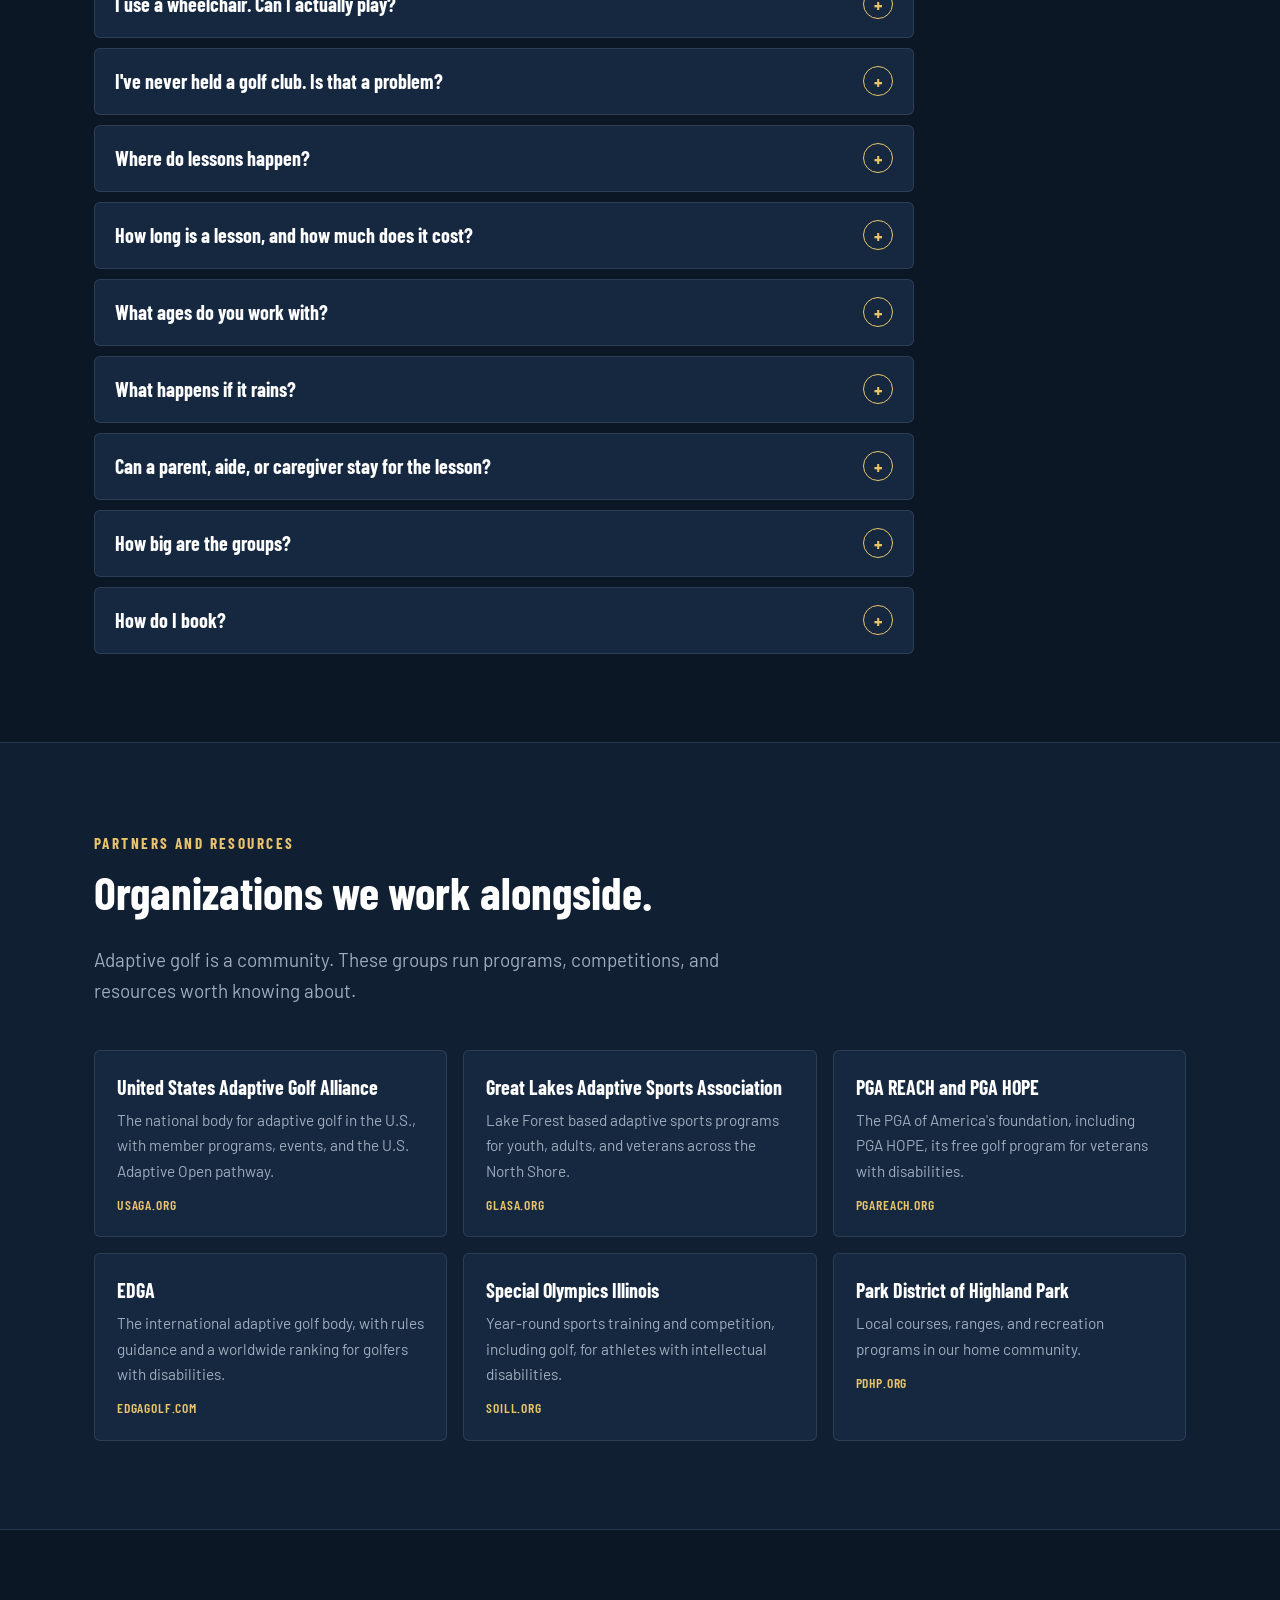
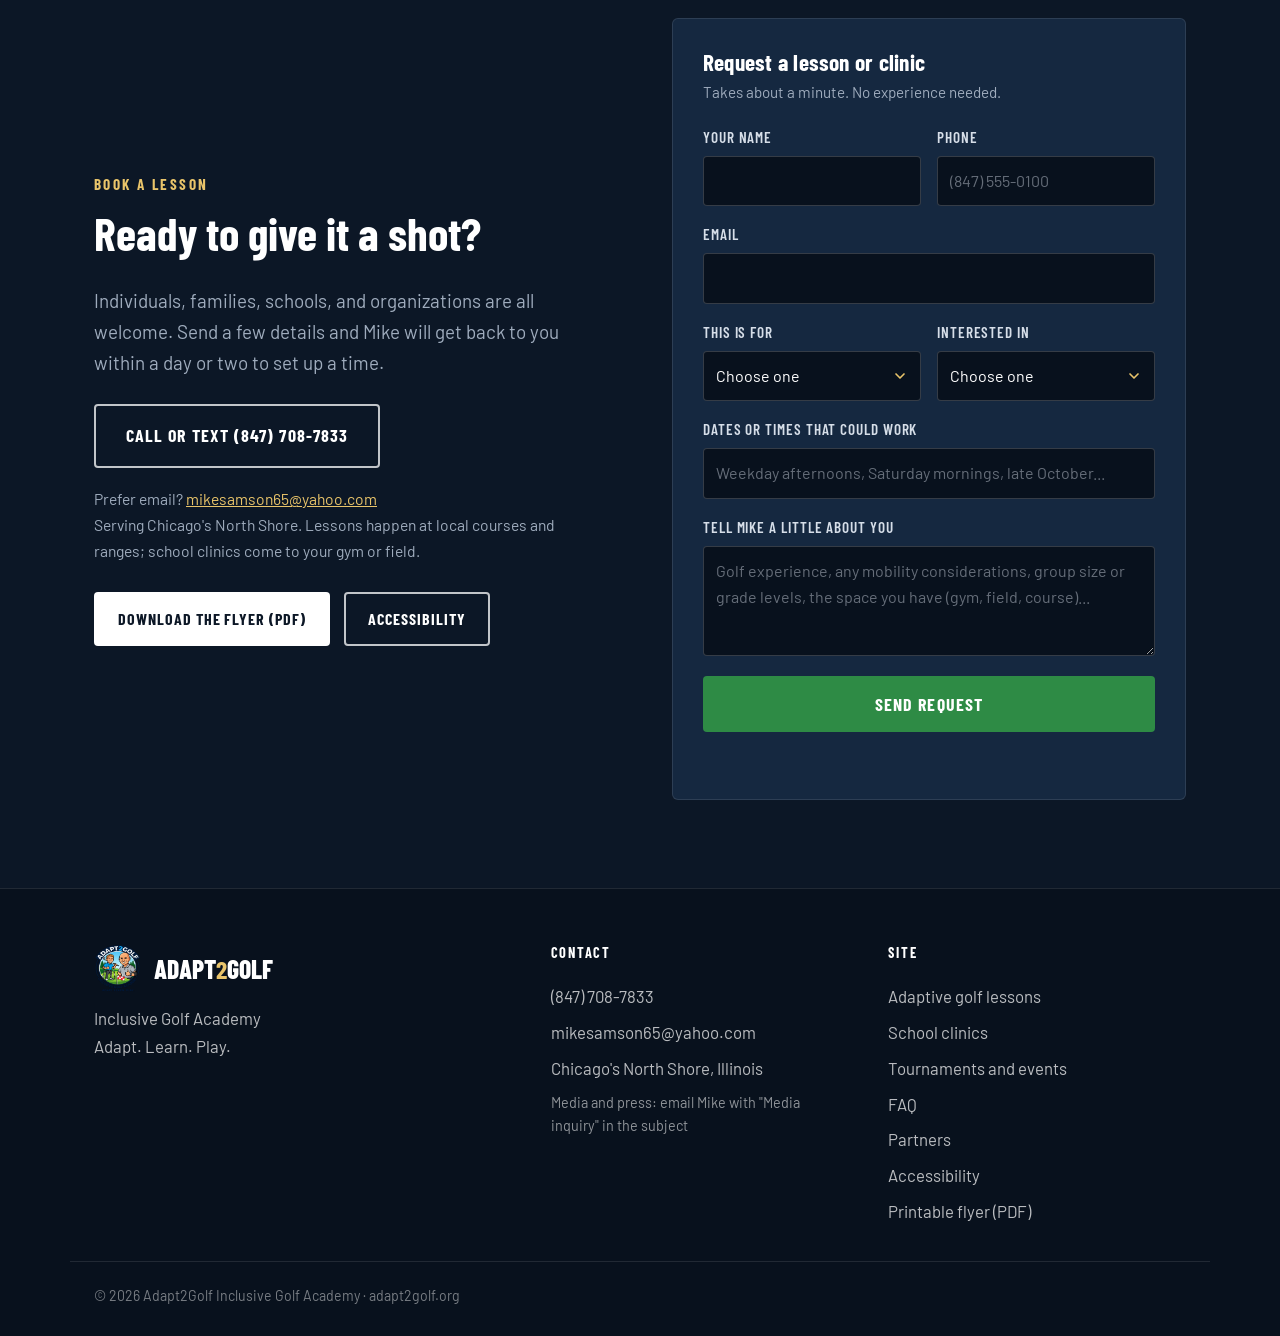
==== commit e310729f: "Add program pages, FAQ, partners, accessibility page, printable flyer, stats bar, media contact Co-A" ====
--- a/index.html
+++ b/index.html
@@ -11,645 +11,12 @@
 <meta property="og:url" content="https://adapt2golf.org">
 <meta property="og:type" content="website">
 <meta name="theme-color" content="#0E1A2B">
-<link rel="icon" type="image/webp" href="images/logo.webp">
+<link rel="icon" type="image/webp" href="/images/logo.webp">
 <link rel="preconnect" href="https://fonts.googleapis.com">
 <link rel="preconnect" href="https://fonts.gstatic.com" crossorigin>
 <link rel="stylesheet" href="https://fonts.googleapis.com/css2?family=Barlow+Condensed:wght@600;700;800&family=Barlow:wght@400;500;600;700&display=swap">
 <script>document.documentElement.className += ' js';</script>
-<style>
-  :root {
-    color-scheme: dark;
-    --bg: #0C1726;
-    --bg-alt: #111F33;
-    --bg-deep: #08111D;
-    --card: #152840;
-    --card-raised: #1A3050;
-    --line: rgba(255,255,255,0.10);
-    --heading: #FFFFFF;
-    --ink: #D6DEE8;
-    --ink-soft: #9FACBD;
-    --green: #2E8B45;
-    --green-dark: #37A052;
-    --green-bright: #5FC774;
-    --sand: #E9C46A;
-    --sand-soft: #F2DA9A;
-    --sky: #E9C46A;
-    --font-head: 'Barlow Condensed', 'Arial Narrow', 'Arial', sans-serif;
-    --font-body: 'Barlow', 'Segoe UI', 'Helvetica Neue', sans-serif;
-    --wrap: 1140px;
-  }
-
-  * { box-sizing: border-box; }
-  html { scroll-behavior: smooth; }
-  html, body { margin: 0; padding: 0; }
-  body {
-    background: var(--bg);
-    color: var(--ink);
-    font-family: var(--font-body);
-    font-size: 1.05rem;
-    line-height: 1.65;
-  }
-  img { max-width: 100%; display: block; }
-  a { color: var(--sky); }
-  h1, h2, h3, h4 {
-    font-family: var(--font-head);
-    color: var(--heading);
-    line-height: 1.15;
-    margin: 0 0 0.6em;
-    text-wrap: balance;
-  }
-  h1 { font-size: clamp(2.6rem, 6vw, 4.6rem); font-weight: 800; letter-spacing: -0.01em; text-transform: uppercase; line-height: 0.98; }
-  h2 { font-size: clamp(2rem, 3.6vw, 2.9rem); font-weight: 700; letter-spacing: 0; line-height: 1.05; }
-  h3 { font-size: 1.45rem; font-weight: 700; letter-spacing: 0.01em; }
-  h4 { font-size: 0.9rem; font-weight: 700; text-transform: uppercase; letter-spacing: 0.12em; }
-  p { margin: 0 0 1em; }
-
-  .wrap { max-width: var(--wrap); margin: 0 auto; padding-inline: 24px; }
-  .section { padding-block: 88px; }
-  .section.alt { background: var(--bg-alt); border-top: 1px solid var(--line); border-bottom: 1px solid var(--line); }
-  @media (max-width: 700px) { .section { padding-block: 60px; } }
-
-  .kicker {
-    font-family: var(--font-head);
-    font-size: 0.95rem;
-    font-weight: 700;
-    letter-spacing: 0.16em;
-    text-transform: uppercase;
-    color: var(--sky);
-    margin-bottom: 12px;
-  }
-  .lead { font-size: 1.18rem; color: var(--ink-soft); max-width: 640px; }
-  .section-head { max-width: 720px; margin-bottom: 44px; }
-
-  /* ---- Buttons ---- */
-  .btn {
-    text-transform: uppercase;
-    letter-spacing: 0.06em;
-    display: inline-flex;
-    align-items: center;
-    justify-content: center;
-    gap: 8px;
-    font-family: var(--font-head);
-    font-weight: 700;
-    font-size: 1rem;
-    padding: 12px 22px;
-    border-radius: 4px;
-    text-decoration: none;
-    border: 2px solid transparent;
-    transition: background 0.18s, border-color 0.18s, color 0.18s;
-    white-space: nowrap;
-  }
-  .btn-lg { padding: 15px 30px; font-size: 1.12rem; }
-  .btn-green { background: var(--green); color: #fff; }
-  .btn-green:hover { background: var(--green-dark); }
-  .btn-light { background: #fff; color: var(--bg); }
-  .btn-light:hover { background: #E3EAF2; }
-  .btn-outline { background: transparent; color: #fff; border-color: rgba(255,255,255,0.75); }
-  .btn-outline:hover { background: rgba(255,255,255,0.12); border-color: #fff; }
-  .btn:focus-visible { outline: 3px solid var(--sky); outline-offset: 2px; }
-
-  /* ---- Top bar ---- */
-  .topbar {
-    background: var(--bg-deep);
-    color: rgba(255,255,255,0.75);
-    font-size: 0.88rem;
-  }
-  .topbar .wrap {
-    display: flex;
-    justify-content: space-between;
-    align-items: center;
-    gap: 16px;
-    min-height: 36px;
-    flex-wrap: wrap;
-  }
-  .topbar a { color: #fff; text-decoration: none; font-weight: 600; }
-  .topbar a:hover { text-decoration: underline; }
-  .topbar-contact { display: flex; gap: 22px; }
-  @media (max-width: 700px) { .topbar-tag { display: none; } .topbar .wrap { justify-content: center; } }
-
-  /* ---- Nav ---- */
-  .nav {
-    position: sticky;
-    top: 0;
-    z-index: 50;
-    background: var(--bg);
-    border-bottom: 1px solid var(--line);
-    transition: box-shadow 0.2s;
-  }
-  .nav.scrolled { box-shadow: 0 6px 20px rgba(0,0,0,0.35); }
-  .nav-inner {
-    display: flex;
-    align-items: center;
-    justify-content: space-between;
-    min-height: 78px;
-    gap: 24px;
-  }
-  .brand {
-    display: flex;
-    align-items: center;
-    gap: 12px;
-    text-decoration: none;
-    color: var(--heading);
-  }
-  .brand img { width: 54px; height: 54px; }
-  .brand-text {
-    font-family: var(--font-head);
-    font-weight: 800;
-    font-size: 1.7rem;
-    text-transform: uppercase;
-    line-height: 1;
-    letter-spacing: -0.01em;
-    display: flex;
-    flex-direction: column;
-    gap: 4px;
-  }
-  .brand-text b { color: var(--sand); font-weight: 800; }
-  .brand-text small {
-    font-family: var(--font-body);
-    font-weight: 600;
-    font-size: 0.7rem;
-    letter-spacing: 0.1em;
-    text-transform: uppercase;
-    color: var(--ink-soft);
-  }
-  .menu { display: flex; align-items: center; gap: 28px; }
-  .menu a:not(.btn) {
-    font-family: var(--font-head);
-    font-weight: 600;
-    font-size: 1.1rem;
-    letter-spacing: 0.04em;
-    text-transform: uppercase;
-    color: var(--heading);
-    text-decoration: none;
-    padding: 6px 0;
-    border-bottom: 2px solid transparent;
-    transition: border-color 0.18s;
-  }
-  .menu a:not(.btn):hover { border-bottom-color: var(--sand); }
-  .nav-toggle {
-    display: none;
-    font-family: var(--font-head);
-    font-weight: 700;
-    font-size: 0.95rem;
-    color: var(--heading);
-    background: none;
-    border: 2px solid rgba(255,255,255,0.25);
-    border-radius: 6px;
-    padding: 8px 14px;
-    cursor: pointer;
-  }
-  @media (max-width: 900px) {
-    .nav-toggle { display: inline-block; }
-    .menu {
-      display: none;
-      position: absolute;
-      left: 0; right: 0; top: 100%;
-      background: var(--bg);
-      border-bottom: 1px solid var(--line);
-      flex-direction: column;
-      align-items: stretch;
-      gap: 0;
-      padding: 8px 24px 20px;
-      box-shadow: 0 16px 28px rgba(0,0,0,0.4);
-    }
-    .menu.open { display: flex; }
-    .menu a:not(.btn) { padding: 14px 0; border-bottom: 1px solid var(--line); }
-    .menu .btn { margin-top: 14px; }
-    .brand-text small { display: none; }
-  }
-
-  /* ---- Hero: photo cover, text left, video player right ---- */
-  .hero {
-    position: relative;
-    overflow: hidden;
-    background: var(--bg-deep);
-    padding-block: 80px 92px;
-  }
-  .hero-img {
-    position: absolute;
-    inset: 0;
-    width: 100%;
-    height: 100%;
-    object-fit: cover;
-    object-position: center 60%;
-  }
-  .hero-shade {
-    position: absolute;
-    inset: 0;
-    background:
-      linear-gradient(90deg, rgba(8,17,29,0.94) 0%, rgba(8,17,29,0.78) 42%, rgba(8,17,29,0.35) 100%),
-      linear-gradient(0deg, var(--bg) 0%, rgba(12,23,38,0) 30%);
-  }
-  .hero-inner {
-    position: relative;
-    display: grid;
-    grid-template-columns: 1fr 1.15fr;
-    gap: 52px;
-    align-items: center;
-  }
-  .hero h1 { font-size: clamp(2.8rem, 5.2vw, 4.4rem); margin-bottom: 18px; }
-  .hero .lead { color: rgba(255,255,255,0.9); max-width: 540px; margin-bottom: 30px; }
-  .hero-actions { display: flex; gap: 14px; flex-wrap: wrap; }
-  .hero-video {
-    position: relative;
-    aspect-ratio: 16 / 9;
-    border-radius: 8px;
-    overflow: hidden;
-    background: var(--bg-deep);
-    border: 1px solid rgba(255,255,255,0.16);
-    box-shadow: 0 30px 70px rgba(0,0,0,0.5);
-  }
-  .hero-video video { display: block; width: 100%; height: 100%; object-fit: cover; }
-  .hero-facts {
-    position: relative;
-    margin-top: 64px;
-    display: grid;
-    grid-template-columns: repeat(4, 1fr);
-  }
-  .hero-facts div {
-    padding: 18px 20px 0 0;
-    border-top: 1px solid rgba(255,255,255,0.14);
-    font-size: 0.94rem;
-    line-height: 1.45;
-    color: var(--ink-soft);
-  }
-  .hero-facts div + div { border-left: 1px solid rgba(255,255,255,0.14); padding-left: 20px; }
-  .hero-facts strong {
-    display: block;
-    font-family: var(--font-head);
-    font-weight: 700;
-    font-size: 1.2rem;
-    letter-spacing: 0.02em;
-    color: #fff;
-    margin-bottom: 3px;
-  }
-  @media (max-width: 960px) {
-    .hero-facts { grid-template-columns: 1fr 1fr; gap: 16px 0; margin-top: 44px; }
-    .hero-facts div:nth-child(3) { border-left: 0; padding-left: 0; }
-  }
-  @media (max-width: 520px) {
-    .hero-facts { grid-template-columns: 1fr; gap: 12px; }
-    .hero-facts div + div { border-left: 0; padding-left: 0; }
-  }
-  .cover-toggle {
-    position: absolute;
-    right: 14px;
-    bottom: 14px;
-    width: 38px;
-    height: 38px;
-    display: flex;
-    align-items: center;
-    justify-content: center;
-    padding: 0;
-    color: #fff;
-    background: rgba(10,19,32,0.7);
-    border: 1px solid rgba(255,255,255,0.3);
-    border-radius: 50%;
-    cursor: pointer;
-    transition: background 0.18s;
-  }
-  .cover-toggle:hover { background: rgba(10,19,32,0.92); }
-  .cover-toggle:focus-visible { outline: 3px solid var(--sky); outline-offset: 2px; }
-  .cover-toggle svg { width: 18px; height: 18px; fill: currentColor; }
-  .cover-toggle .icon-play { display: none; }
-  .cover-toggle.is-paused .icon-play { display: block; }
-  .cover-toggle.is-paused .icon-pause { display: none; }
-  @media (max-width: 700px) {
-    .cover-toggle { width: 30px; height: 30px; right: 8px; bottom: 8px; }
-    .cover-toggle svg { width: 14px; height: 14px; }
-  }
-
-  /* Text stays on the page grid; on wide screens the player reaches a little past it. */
-  @media (min-width: 1360px) {
-    .hero-video { margin-right: -70px; }
-  }
-  @media (max-width: 960px) {
-    .hero { padding-block: 44px 56px; }
-    .hero-inner { grid-template-columns: 1fr; gap: 34px; }
-  }
-  @media (max-width: 460px) {
-    .hero-actions .btn { flex: 1; padding-inline: 12px; }
-  }
-
-  /* ---- Who ---- */
-  .split {
-    display: grid;
-    grid-template-columns: 1fr 1fr;
-    gap: 56px;
-    align-items: start;
-  }
-  .who-list {
-    list-style: none;
-    margin: 0;
-    padding: 0;
-    display: grid;
-    grid-template-columns: 1fr 1fr;
-    gap: 14px 28px;
-    font-size: 1.08rem;
-    font-weight: 600;
-    color: var(--heading);
-    padding-top: 8px;
-  }
-  .who-list li {
-    position: relative;
-    padding-left: 30px;
-  }
-  .who-list li::before {
-    content: '';
-    position: absolute;
-    left: 0; top: 4px;
-    width: 18px; height: 18px;
-    border-radius: 50%;
-    background: rgba(92,194,113,0.18) url("data:image/svg+xml,%3Csvg xmlns='http://www.w3.org/2000/svg' viewBox='0 0 24 24' fill='none' stroke='%235CC271' stroke-width='3.2' stroke-linecap='round' stroke-linejoin='round'%3E%3Cpath d='M5 12.5l4.5 4.5L19 7.5'/%3E%3C/svg%3E") center/11px no-repeat;
-  }
-  @media (max-width: 820px) {
-    .split { grid-template-columns: 1fr; gap: 28px; }
-    .who-list { grid-template-columns: 1fr; }
-  }
-
-  /* ---- Media split ---- */
-  .split-media {
-    display: grid;
-    grid-template-columns: 1fr 1fr;
-    gap: 64px;
-    align-items: center;
-  }
-  .split-media.reverse > :first-child { order: 2; }
-  .media { margin: 0; position: relative; }
-  .media img {
-    width: 100%;
-    aspect-ratio: 4 / 3.3;
-    object-fit: cover;
-    border-radius: 6px;
-  }
-  .media::after, .card-img::after {
-    content: '';
-    position: absolute;
-    inset: 0;
-    background: rgba(12,23,38,0.08);
-    pointer-events: none;
-  }
-  .media::after { border-radius: 6px; }
-  .pull {
-    margin: 28px 0 0;
-    padding: 4px 0 4px 22px;
-    border-left: 3px solid var(--sand);
-    font-family: var(--font-head);
-    font-weight: 600;
-    font-size: 1.45rem;
-    line-height: 1.5;
-    letter-spacing: -0.01em;
-    color: var(--heading);
-  }
-  .pull strong { color: var(--sand); font-weight: 700; }
-  @media (max-width: 820px) {
-    .split-media { grid-template-columns: 1fr; gap: 32px; }
-    .split-media.reverse > :first-child { order: 0; }
-  }
-
-  /* ---- Program cards ---- */
-  .cards {
-    display: grid;
-    grid-template-columns: repeat(3, 1fr);
-    gap: 28px;
-  }
-  .card {
-    background: var(--card);
-    border: 1px solid var(--line);
-    border-radius: 6px;
-    overflow: hidden;
-    display: flex;
-    flex-direction: column;
-  }
-  .card-img { position: relative; overflow: hidden; aspect-ratio: 4 / 3; }
-  .card-img img {
-    width: 100%; height: 100%;
-    object-fit: cover;
-  }
-  .card-body { padding: 24px 24px 26px; display: flex; flex-direction: column; flex: 1; }
-  .card-body h3 { margin-bottom: 8px; }
-  .card-body p { color: var(--ink-soft); margin-bottom: 18px; flex: 1; }
-  .card-body a {
-    font-family: var(--font-head);
-    font-weight: 700;
-    font-size: 1.1rem;
-    letter-spacing: 0.04em;
-    text-transform: uppercase;
-    text-decoration: none;
-    color: var(--sand);
-  }
-  .card-body a:hover { text-decoration: underline; }
-  @media (max-width: 900px) { .cards { grid-template-columns: 1fr; max-width: 520px; } }
-
-  /* ---- Steps ---- */
-  .steps {
-    list-style: none;
-    margin: 0;
-    padding: 0;
-    display: grid;
-    grid-template-columns: repeat(3, 1fr);
-    gap: 36px;
-  }
-  .steps li { position: relative; }
-  .step-num {
-    display: inline-flex;
-    align-items: center;
-    justify-content: center;
-    width: 46px; height: 46px;
-    border-radius: 50%;
-    border: 2px solid var(--sand);
-    color: var(--sand);
-    font-family: var(--font-head);
-    font-weight: 700;
-    font-size: 1.25rem;
-    margin-bottom: 18px;
-  }
-  .steps h3 { margin-bottom: 8px; }
-  .steps p { color: var(--ink-soft); margin: 0; }
-  @media (max-width: 820px) { .steps { grid-template-columns: 1fr; gap: 28px; } }
-
-  /* ---- Mike ---- */
-  .profile {
-    background: var(--card);
-    border: 1px solid var(--line);
-    border-radius: 6px;
-    padding: 32px 32px 28px;
-  }
-  .profile-name {
-    font-family: var(--font-head);
-    font-weight: 800;
-    font-size: 2rem;
-    text-transform: uppercase;
-    letter-spacing: 0.01em;
-    color: var(--heading);
-    margin: 0 0 4px;
-  }
-  .profile-role { color: var(--ink-soft); font-weight: 600; margin: 0 0 22px; }
-  .profile-facts {
-    margin: 0;
-    display: grid;
-    gap: 16px;
-    border-top: 1px solid var(--line);
-    padding-top: 20px;
-  }
-  .profile-facts dt {
-    font-family: var(--font-head);
-    font-weight: 700;
-    font-size: 0.85rem;
-    letter-spacing: 0.12em;
-    text-transform: uppercase;
-    color: var(--sand);
-    margin-bottom: 3px;
-  }
-  .profile-facts dd { margin: 0; color: var(--ink); }
-  .profile-facts a { color: var(--heading); text-decoration: none; }
-  .profile-facts a:hover { text-decoration: underline; }
-  .creds {
-    list-style: none;
-    margin: 18px 0 0;
-    padding: 0;
-    display: grid;
-    gap: 10px;
-    font-weight: 600;
-    color: var(--heading);
-  }
-  .creds li { padding-left: 26px; position: relative; }
-  .creds li::before {
-    content: '';
-    position: absolute;
-    left: 0; top: 9px;
-    width: 12px; height: 12px;
-    border-radius: 2px;
-    background: var(--sand);
-  }
-
-  /* ---- Statement band ---- */
-  .band {
-    position: relative;
-    min-height: 380px;
-    display: flex;
-    align-items: center;
-    color: #fff;
-    overflow: hidden;
-    background: var(--bg-deep);
-  }
-  .band > img {
-    position: absolute;
-    inset: 0;
-    width: 100%; height: 100%;
-    object-fit: cover;
-    object-position: center 55%;
-  }
-  .band::after {
-    content: '';
-    position: absolute;
-    inset: 0;
-    background: linear-gradient(90deg, rgba(8,17,29,0.82) 0%, rgba(8,17,29,0.55) 60%, rgba(8,17,29,0.3) 100%);
-  }
-  .band-content { position: relative; z-index: 1; padding-block: 72px; max-width: 820px; }
-  .band-quote {
-    font-family: var(--font-head);
-    font-weight: 700;
-    font-size: clamp(1.9rem, 3.8vw, 3rem);
-    line-height: 1.15;
-    letter-spacing: 0;
-    margin-bottom: 16px;
-    text-wrap: balance;
-  }
-  .band-attr {
-    font-family: var(--font-head);
-    font-weight: 700;
-    letter-spacing: 0.12em;
-    text-transform: uppercase;
-    font-size: 0.85rem;
-    color: var(--sky);
-    margin: 0;
-  }
-
-  /* ---- Contact ---- */
-  .contact-actions { display: flex; gap: 14px; flex-wrap: wrap; margin: 26px 0 18px; }
-  .contact-note { color: var(--ink-soft); font-size: 0.98rem; }
-  /* ---- Booking form ---- */
-  .book-card {
-    background: var(--card);
-    border: 1px solid var(--line);
-    border-radius: 6px;
-    padding: 30px;
-  }
-  .book-card h3 { margin-bottom: 4px; }
-  .book-card .form-note { color: var(--ink-soft); font-size: 0.95rem; margin-bottom: 20px; }
-  .form-grid { display: grid; grid-template-columns: 1fr 1fr; gap: 16px; }
-  .form-grid .full { grid-column: 1 / -1; }
-  .field { display: flex; flex-direction: column; gap: 6px; min-width: 0; }
-  .field label {
-    font-family: var(--font-head);
-    font-weight: 600;
-    font-size: 0.95rem;
-    letter-spacing: 0.06em;
-    text-transform: uppercase;
-    color: var(--ink);
-  }
-  .field input, .field select, .field textarea {
-    font: inherit;
-    font-size: 1rem;
-    color: var(--heading);
-    background: var(--bg-deep);
-    border: 1px solid rgba(255,255,255,0.18);
-    border-radius: 4px;
-    padding: 11px 12px;
-    width: 100%;
-    min-width: 0;
-  }
-  .field select { appearance: none; -webkit-appearance: none; background-image: url("data:image/svg+xml,%3Csvg xmlns='http://www.w3.org/2000/svg' viewBox='0 0 24 24' fill='none' stroke='%23E9C46A' stroke-width='2.5' stroke-linecap='round' stroke-linejoin='round'%3E%3Cpath d='M6 9l6 6 6-6'/%3E%3C/svg%3E"); background-repeat: no-repeat; background-position: right 12px center; background-size: 16px; padding-right: 36px; }
-  .field textarea { min-height: 110px; resize: vertical; }
-  .field input:focus, .field select:focus, .field textarea:focus { outline: 2px solid var(--sand); outline-offset: 1px; border-color: var(--sand); }
-  .field input::placeholder, .field textarea::placeholder { color: rgba(214,222,232,0.45); }
-  .form-foot { display: flex; align-items: center; gap: 16px; flex-wrap: wrap; margin-top: 20px; }
-  .form-foot .btn { width: 100%; }
-  .form-status { font-size: 0.95rem; color: var(--ink-soft); margin: 0; min-height: 1.4em; }
-  .form-status.ok { color: var(--green-bright); font-weight: 600; }
-  .form-status.err { color: #F0A58A; }
-  .book-done {
-    text-align: center;
-    padding: 28px 10px;
-  }
-  .book-done svg { width: 54px; height: 54px; margin-bottom: 12px; }
-  .book-done h3 { margin-bottom: 8px; }
-  .book-done p { color: var(--ink-soft); margin: 0; }
-  @media (max-width: 560px) { .form-grid { grid-template-columns: 1fr; } .book-card { padding: 22px 18px; } }
-
-  /* ---- Footer ---- */
-  .footer { background: var(--bg-deep); color: rgba(255,255,255,0.72); padding-block: 56px 28px; border-top: 1px solid var(--line); }
-  .footer-grid {
-    display: grid;
-    grid-template-columns: 1.4fr 1fr 1fr;
-    gap: 40px;
-    padding-bottom: 36px;
-    border-bottom: 1px solid var(--line);
-  }
-  .brand-foot { display: flex; align-items: center; gap: 12px; margin-bottom: 12px; }
-  .brand-foot img { width: 48px; height: 48px; }
-  .brand-foot span {
-    font-family: var(--font-head);
-    font-weight: 800;
-    font-size: 1.6rem;
-    text-transform: uppercase;
-    color: #fff;
-  }
-  .brand-foot b { color: var(--sand); }
-  .footer h4 { color: #fff; margin-bottom: 14px; }
-  .footer-col { display: grid; gap: 8px; align-content: start; }
-  .footer-col a, .footer-col span { color: rgba(255,255,255,0.72); text-decoration: none; }
-  .footer-col a:hover { color: #fff; text-decoration: underline; }
-  .footer-bottom { padding-top: 22px; font-size: 0.88rem; color: rgba(255,255,255,0.45); }
-  @media (max-width: 760px) { .footer-grid { grid-template-columns: 1fr; gap: 28px; } }
-
-  /* ---- Motion ---- */
-  @media (prefers-reduced-motion: no-preference) {
-    .js .rv { transition: opacity 0.6s ease, transform 0.6s ease; }
-    .js .rv.pending { opacity: 0; transform: translateY(18px); }
-  }
-</style>
+<link rel="stylesheet" href="/css/site.css">
 </head>
 <body>
 
@@ -666,7 +33,7 @@
 <header class="nav" id="nav">
   <div class="wrap nav-inner">
     <a class="brand" href="#top">
-      <img src="images/logo.webp" alt="" width="54" height="54">
+      <img src="/images/logo.webp" alt="" width="54" height="54">
       <span class="brand-text"><span class="brand-name">Adapt<b>2</b>Golf</span><small>Inclusive Golf Academy</small></span>
     </a>
     <button class="nav-toggle" id="nav-toggle" aria-expanded="false" aria-controls="menu">Menu</button>
@@ -675,13 +42,14 @@
       <a href="#programs">Programs</a>
       <a href="#how">How it works</a>
       <a href="#mike">Meet Mike</a>
+      <a href="#faq">FAQ</a>
       <a class="btn btn-green" href="#book">Book a lesson</a>
     </nav>
   </div>
 </header>
 
 <section class="hero" id="top">
-  <img class="hero-img" src="images/hero-sunrise.jpg" alt="">
+  <img class="hero-img" src="/images/hero-sunrise.jpg" alt="">
   <div class="hero-shade"></div>
   <div class="wrap hero-inner">
     <div>
@@ -697,8 +65,8 @@
       <video id="cover-video" autoplay muted loop playsinline preload="metadata"
              poster="images/video-poster.jpg"
              aria-label="Adapt2Golf promo video: a putter strikes a ball, then golfers of all ages practice and are coached under the words Adapt, Learn, Play.">
-        <source src="video/promo-1080.mp4" type="video/mp4" media="(min-width: 1000px) and (min-resolution: 1.5dppx)">
-        <source src="video/promo-720.mp4" type="video/mp4">
+        <source src="/video/promo-1080.mp4" type="video/mp4" media="(min-width: 1000px) and (min-resolution: 1.5dppx)">
+        <source src="/video/promo-720.mp4" type="video/mp4">
       </video>
       <button class="cover-toggle" id="cover-toggle" type="button" aria-label="Pause video">
         <svg class="icon-pause" viewBox="0 0 24 24" aria-hidden="true"><path d="M7 5h4v14H7zM13 5h4v14h-4z"/></svg>
@@ -711,6 +79,16 @@
     <div><strong>Any group size</strong>1 to 5 with Mike directly, 6 to 10+ with additional instructors</div>
     <div><strong>We come to you</strong>School clinics run in your gym or on your field</div>
     <div><strong>Chicago&rsquo;s North Shore</strong>Lessons at local courses and ranges</div>
+  </div>
+</section>
+
+<!-- Stats bar: replace the four numbers with real ones, then remove the "hidden" attribute. -->
+<section class="stats" hidden>
+  <div class="wrap">
+    <div class="stat"><strong>0</strong><span>students taught</span></div>
+    <div class="stat"><strong>0</strong><span>school clinics run</span></div>
+    <div class="stat"><strong>0</strong><span>years teaching golf</span></div>
+    <div class="stat"><strong>0</strong><span>North Shore courses and ranges</span></div>
   </div>
 </section>
 
@@ -735,7 +113,7 @@
 <section class="section alt" id="mission">
   <div class="wrap split-media rv">
     <figure class="media">
-      <img src="images/mission-group.jpg" alt="A group of golfers together on the green">
+      <img src="/images/mission-group.jpg" alt="A group of golfers together on the green">
     </figure>
     <div>
       <p class="kicker">Our mission</p>
@@ -756,27 +134,27 @@
     </div>
     <div class="cards rv">
       <article class="card">
-        <div class="card-img"><img src="images/prog-adaptive.jpg" alt="A golfer working on a chip shot on the course"></div>
+        <div class="card-img"><img src="/images/prog-adaptive.jpg" alt="A golfer working on a chip shot on the course"></div>
         <div class="card-body">
           <h3>Adaptive golf lessons</h3>
           <p>One-on-one and small-group instruction for golfers with physical disabilities. Adapted equipment, adapted technique, and standing golf carts that let wheelchair users swing from their feet.</p>
-          <a href="#book">Ask about lessons &rarr;</a>
+          <a href="/programs/adaptive-lessons.html">About adaptive lessons &rarr;</a>
         </div>
       </article>
       <article class="card">
-        <div class="card-img"><img src="images/prog-schools.jpg" alt="A young golfer hitting balls at the driving range"></div>
+        <div class="card-img"><img src="/images/prog-schools.jpg" alt="A young golfer hitting balls at the driving range"></div>
         <div class="card-body">
           <h3>School clinics</h3>
           <p>On-site clinics for elementary and middle schools, run in your gym or on your field. Small groups of 1 to 5 with Mike directly; extra instructors come in for groups of 6 or more. Works as PE, after-school, or a one-off intro day.</p>
-          <a href="#book">Bring a clinic to your school &rarr;</a>
+          <a href="/programs/school-clinics.html">About school clinics &rarr;</a>
         </div>
       </article>
       <article class="card">
-        <div class="card-img"><img src="images/prog-events.jpg" alt="A group of golfers walking the course with their bags"></div>
+        <div class="card-img"><img src="/images/prog-events.jpg" alt="A group of golfers walking the course with their bags"></div>
         <div class="card-body">
           <h3>Tournaments and events</h3>
           <p>Inclusive tournament formats, school championship days, community fundraisers, and corporate outings with a purpose. We build the program, run the instruction, and handle the day.</p>
-          <a href="#book">Plan an event &rarr;</a>
+          <a href="/programs/events.html">About events &rarr;</a>
         </div>
       </article>
     </div>
@@ -836,10 +214,103 @@
 </section>
 
 <section class="band">
-  <img src="images/statement-sunset.jpg" alt="">
+  <img src="/images/statement-sunset.jpg" alt="">
   <div class="wrap band-content rv">
     <p class="band-quote">&ldquo;It&rsquo;s not about how far you hit it. It&rsquo;s about the fact that you did.&rdquo;</p>
     <p class="band-attr">Adapt2Golf &middot; Adapt. Learn. Play.</p>
+  </div>
+</section>
+
+<section class="section" id="faq">
+  <div class="wrap">
+    <div class="section-head rv">
+      <p class="kicker">Questions</p>
+      <h2>Things people ask before their first lesson.</h2>
+    </div>
+    <div class="faq rv">
+      <details>
+        <summary>Do I need my own clubs?</summary>
+        <div class="faq-body"><p>No. Bring them if you have them, but Mike has clubs for every age, height, and grip, including adapted clubs. For school clinics, all equipment comes with us.</p></div>
+      </details>
+      <details>
+        <summary>I use a wheelchair. Can I actually play?</summary>
+        <div class="faq-body"><p>Yes. Standing golf carts let wheelchair users swing from a standing position, and seated swings work too. Tell us about your mobility when you book and we'll have the right setup ready.</p></div>
+      </details>
+      <details>
+        <summary>I've never held a golf club. Is that a problem?</summary>
+        <div class="faq-body"><p>Most of our students start exactly there. The first lesson is about hitting a ball and enjoying it, not about technique. No experience, no fitness level, and no golf clothes required.</p></div>
+      </details>
+      <details>
+        <summary>Where do lessons happen?</summary>
+        <div class="faq-body"><p>At courses and driving ranges on Chicago's North Shore. School clinics run at your school, in the gym or on a field, so students don't need transportation.</p></div>
+      </details>
+      <details>
+        <summary>How long is a lesson, and how much does it cost?</summary>
+        <div class="faq-body"><p>Private lessons usually run about an hour. Pricing depends on the format (private, small group, school clinic, or event), so send a booking request and Mike will reply with options and prices. Nobody is turned away over cost; ask about sponsored lessons.</p></div>
+      </details>
+      <details>
+        <summary>What ages do you work with?</summary>
+        <div class="faq-body"><p>Everyone from kindergarten through retirees. Elementary and middle school students are a specialty, and adults returning to the game after an injury or a long break are always welcome.</p></div>
+      </details>
+      <details>
+        <summary>What happens if it rains?</summary>
+        <div class="faq-body"><p>Light rain is golf weather. Heavy rain, lightning, or extreme cold means we reschedule at no charge. In winter, ask about indoor options.</p></div>
+      </details>
+      <details>
+        <summary>Can a parent, aide, or caregiver stay for the lesson?</summary>
+        <div class="faq-body"><p>Absolutely. Family members, aides, and caregivers are welcome to watch or join in. For school clinics, teachers and aides stay with their students throughout.</p></div>
+      </details>
+      <details>
+        <summary>How big are the groups?</summary>
+        <div class="faq-body"><p>Groups of 1 to 5 work directly with Mike. For 6 to 10 or more, additional instructors join so every student gets individual attention.</p></div>
+      </details>
+      <details>
+        <summary>How do I book?</summary>
+        <div class="faq-body"><p>Use the <a href="#book">booking form</a>, or call or text (847) 708-7833. Mike replies within a day or two to set a time.</p></div>
+      </details>
+    </div>
+  </div>
+</section>
+
+<section class="section alt" id="partners">
+  <div class="wrap">
+    <div class="section-head rv">
+      <p class="kicker">Partners and resources</p>
+      <h2>Organizations we work alongside.</h2>
+      <p class="lead">Adaptive golf is a community. These groups run programs, competitions, and resources worth knowing about.</p>
+    </div>
+    <div class="partners rv">
+      <a class="partner" href="https://www.usaga.org" target="_blank" rel="noopener">
+        <strong>United States Adaptive Golf Alliance</strong>
+        <span>The national body for adaptive golf in the U.S., with member programs, events, and the U.S. Adaptive Open pathway.</span>
+        <small>usaga.org</small>
+      </a>
+      <a class="partner" href="https://glasa.org" target="_blank" rel="noopener">
+        <strong>Great Lakes Adaptive Sports Association</strong>
+        <span>Lake Forest based adaptive sports programs for youth, adults, and veterans across the North Shore.</span>
+        <small>glasa.org</small>
+      </a>
+      <a class="partner" href="https://www.pgareach.org" target="_blank" rel="noopener">
+        <strong>PGA REACH and PGA HOPE</strong>
+        <span>The PGA of America's foundation, including PGA HOPE, its free golf program for veterans with disabilities.</span>
+        <small>pgareach.org</small>
+      </a>
+      <a class="partner" href="https://www.edgagolf.com" target="_blank" rel="noopener">
+        <strong>EDGA</strong>
+        <span>The international adaptive golf body, with rules guidance and a worldwide ranking for golfers with disabilities.</span>
+        <small>edgagolf.com</small>
+      </a>
+      <a class="partner" href="https://www.soill.org" target="_blank" rel="noopener">
+        <strong>Special Olympics Illinois</strong>
+        <span>Year-round sports training and competition, including golf, for athletes with intellectual disabilities.</span>
+        <small>soill.org</small>
+      </a>
+      <a class="partner" href="https://www.pdhp.org" target="_blank" rel="noopener">
+        <strong>Park District of Highland Park</strong>
+        <span>Local courses, ranges, and recreation programs in our home community.</span>
+        <small>pdhp.org</small>
+      </a>
+    </div>
   </div>
 </section>
 
@@ -853,6 +324,10 @@
         <a class="btn btn-outline btn-lg" href="tel:+18477087833">Call or text (847) 708-7833</a>
       </div>
       <p class="contact-note">Prefer email? <a href="mailto:mikesamson65@yahoo.com">mikesamson65@yahoo.com</a><br>Serving Chicago's North Shore. Lessons happen at local courses and ranges; school clinics come to your gym or field.</p>
+      <div class="resources">
+        <a class="btn btn-light" href="/flyer.pdf" download>Download the flyer (PDF)</a>
+        <a class="btn btn-outline" href="/accessibility.html">Accessibility</a>
+      </div>
     </div>
     <aside class="book-card" id="contact">
       <form id="book-form" novalidate data-endpoint="https://formspree.io/f/mjyganjg">
@@ -919,7 +394,7 @@
   <div class="wrap footer-grid">
     <div>
       <div class="brand-foot">
-        <img src="images/logo.webp" alt="">
+        <img src="/images/logo.webp" alt="">
         <span>Adapt<b>2</b>Golf</span>
       </div>
       <p>Inclusive Golf Academy<br>Adapt. Learn. Play.</p>
@@ -929,14 +404,17 @@
       <a href="tel:+18477087833">(847) 708-7833</a>
       <a href="mailto:mikesamson65@yahoo.com">mikesamson65@yahoo.com</a>
       <span>Chicago's North Shore, Illinois</span>
+      <a class="small-note" href="mailto:mikesamson65@yahoo.com?subject=Media%20inquiry%20for%20Adapt2Golf">Media and press: email Mike with "Media inquiry" in the subject</a>
     </div>
     <div class="footer-col">
       <h4>Site</h4>
-      <a href="#mission">Mission</a>
-      <a href="#programs">Programs</a>
-      <a href="#how">How it works</a>
-      <a href="#mike">Meet Mike</a>
-      <a href="#book">Book a lesson</a>
+      <a href="/programs/adaptive-lessons.html">Adaptive golf lessons</a>
+      <a href="/programs/school-clinics.html">School clinics</a>
+      <a href="/programs/events.html">Tournaments and events</a>
+      <a href="#faq">FAQ</a>
+      <a href="#partners">Partners</a>
+      <a href="/accessibility.html">Accessibility</a>
+      <a href="/flyer.pdf" download>Printable flyer (PDF)</a>
     </div>
   </div>
   <div class="wrap footer-bottom">&copy; 2026 Adapt2Golf Inclusive Golf Academy &middot; adapt2golf.org</div>
--- a/css/site.css
+++ b/css/site.css
@@ -0,0 +1,794 @@
+  :root {
+    color-scheme: dark;
+    --bg: #0C1726;
+    --bg-alt: #111F33;
+    --bg-deep: #08111D;
+    --card: #152840;
+    --card-raised: #1A3050;
+    --line: rgba(255,255,255,0.10);
+    --heading: #FFFFFF;
+    --ink: #D6DEE8;
+    --ink-soft: #9FACBD;
+    --green: #2E8B45;
+    --green-dark: #37A052;
+    --green-bright: #5FC774;
+    --sand: #E9C46A;
+    --sand-soft: #F2DA9A;
+    --sky: #E9C46A;
+    --font-head: 'Barlow Condensed', 'Arial Narrow', 'Arial', sans-serif;
+    --font-body: 'Barlow', 'Segoe UI', 'Helvetica Neue', sans-serif;
+    --wrap: 1140px;
+  }
+
+  * { box-sizing: border-box; }
+  html { scroll-behavior: smooth; }
+  html, body { margin: 0; padding: 0; }
+  body {
+    background: var(--bg);
+    color: var(--ink);
+    font-family: var(--font-body);
+    font-size: 1.05rem;
+    line-height: 1.65;
+  }
+  img { max-width: 100%; display: block; }
+  a { color: var(--sky); }
+  h1, h2, h3, h4 {
+    font-family: var(--font-head);
+    color: var(--heading);
+    line-height: 1.15;
+    margin: 0 0 0.6em;
+    text-wrap: balance;
+  }
+  h1 { font-size: clamp(2.6rem, 6vw, 4.6rem); font-weight: 800; letter-spacing: -0.01em; text-transform: uppercase; line-height: 0.98; }
+  h2 { font-size: clamp(2rem, 3.6vw, 2.9rem); font-weight: 700; letter-spacing: 0; line-height: 1.05; }
+  h3 { font-size: 1.45rem; font-weight: 700; letter-spacing: 0.01em; }
+  h4 { font-size: 0.9rem; font-weight: 700; text-transform: uppercase; letter-spacing: 0.12em; }
+  p { margin: 0 0 1em; }
+
+  .wrap { max-width: var(--wrap); margin: 0 auto; padding-inline: 24px; }
+  .section { padding-block: 88px; }
+  .section.alt { background: var(--bg-alt); border-top: 1px solid var(--line); border-bottom: 1px solid var(--line); }
+  @media (max-width: 700px) { .section { padding-block: 60px; } }
+
+  .kicker {
+    font-family: var(--font-head);
+    font-size: 0.95rem;
+    font-weight: 700;
+    letter-spacing: 0.16em;
+    text-transform: uppercase;
+    color: var(--sky);
+    margin-bottom: 12px;
+  }
+  .lead { font-size: 1.18rem; color: var(--ink-soft); max-width: 640px; }
+  .section-head { max-width: 720px; margin-bottom: 44px; }
+
+  /* ---- Buttons ---- */
+  .btn {
+    text-transform: uppercase;
+    letter-spacing: 0.06em;
+    display: inline-flex;
+    align-items: center;
+    justify-content: center;
+    gap: 8px;
+    font-family: var(--font-head);
+    font-weight: 700;
+    font-size: 1rem;
+    padding: 12px 22px;
+    border-radius: 4px;
+    text-decoration: none;
+    border: 2px solid transparent;
+    transition: background 0.18s, border-color 0.18s, color 0.18s;
+    white-space: nowrap;
+  }
+  .btn-lg { padding: 15px 30px; font-size: 1.12rem; }
+  .btn-green { background: var(--green); color: #fff; }
+  .btn-green:hover { background: var(--green-dark); }
+  .btn-light { background: #fff; color: var(--bg); }
+  .btn-light:hover { background: #E3EAF2; }
+  .btn-outline { background: transparent; color: #fff; border-color: rgba(255,255,255,0.75); }
+  .btn-outline:hover { background: rgba(255,255,255,0.12); border-color: #fff; }
+  .btn:focus-visible { outline: 3px solid var(--sky); outline-offset: 2px; }
+
+  /* ---- Top bar ---- */
+  .topbar {
+    background: var(--bg-deep);
+    color: rgba(255,255,255,0.75);
+    font-size: 0.88rem;
+  }
+  .topbar .wrap {
+    display: flex;
+    justify-content: space-between;
+    align-items: center;
+    gap: 16px;
+    min-height: 36px;
+    flex-wrap: wrap;
+  }
+  .topbar a { color: #fff; text-decoration: none; font-weight: 600; }
+  .topbar a:hover { text-decoration: underline; }
+  .topbar-contact { display: flex; gap: 22px; }
+  @media (max-width: 700px) { .topbar-tag { display: none; } .topbar .wrap { justify-content: center; } }
+
+  /* ---- Nav ---- */
+  .nav {
+    position: sticky;
+    top: 0;
+    z-index: 50;
+    background: var(--bg);
+    border-bottom: 1px solid var(--line);
+    transition: box-shadow 0.2s;
+  }
+  .nav.scrolled { box-shadow: 0 6px 20px rgba(0,0,0,0.35); }
+  .nav-inner {
+    display: flex;
+    align-items: center;
+    justify-content: space-between;
+    min-height: 78px;
+    gap: 24px;
+  }
+  .brand {
+    display: flex;
+    align-items: center;
+    gap: 12px;
+    text-decoration: none;
+    color: var(--heading);
+  }
+  .brand img { width: 54px; height: 54px; }
+  .brand-text {
+    font-family: var(--font-head);
+    font-weight: 800;
+    font-size: 1.7rem;
+    text-transform: uppercase;
+    line-height: 1;
+    letter-spacing: -0.01em;
+    display: flex;
+    flex-direction: column;
+    gap: 4px;
+  }
+  .brand-text b { color: var(--sand); font-weight: 800; }
+  .brand-text small {
+    font-family: var(--font-body);
+    font-weight: 600;
+    font-size: 0.7rem;
+    letter-spacing: 0.1em;
+    text-transform: uppercase;
+    color: var(--ink-soft);
+  }
+  .menu { display: flex; align-items: center; gap: 28px; }
+  .menu a:not(.btn) {
+    font-family: var(--font-head);
+    font-weight: 600;
+    font-size: 1.1rem;
+    letter-spacing: 0.04em;
+    text-transform: uppercase;
+    color: var(--heading);
+    text-decoration: none;
+    padding: 6px 0;
+    border-bottom: 2px solid transparent;
+    transition: border-color 0.18s;
+  }
+  .menu a:not(.btn):hover { border-bottom-color: var(--sand); }
+  .nav-toggle {
+    display: none;
+    font-family: var(--font-head);
+    font-weight: 700;
+    font-size: 0.95rem;
+    color: var(--heading);
+    background: none;
+    border: 2px solid rgba(255,255,255,0.25);
+    border-radius: 6px;
+    padding: 8px 14px;
+    cursor: pointer;
+  }
+  @media (max-width: 900px) {
+    .nav-toggle { display: inline-block; }
+    .menu {
+      display: none;
+      position: absolute;
+      left: 0; right: 0; top: 100%;
+      background: var(--bg);
+      border-bottom: 1px solid var(--line);
+      flex-direction: column;
+      align-items: stretch;
+      gap: 0;
+      padding: 8px 24px 20px;
+      box-shadow: 0 16px 28px rgba(0,0,0,0.4);
+    }
+    .menu.open { display: flex; }
+    .menu a:not(.btn) { padding: 14px 0; border-bottom: 1px solid var(--line); }
+    .menu .btn { margin-top: 14px; }
+    .brand-text small { display: none; }
+  }
+
+  /* ---- Hero: photo cover, text left, video player right ---- */
+  .hero {
+    position: relative;
+    overflow: hidden;
+    background: var(--bg-deep);
+    padding-block: 80px 92px;
+  }
+  .hero-img {
+    position: absolute;
+    inset: 0;
+    width: 100%;
+    height: 100%;
+    object-fit: cover;
+    object-position: center 60%;
+  }
+  .hero-shade {
+    position: absolute;
+    inset: 0;
+    background:
+      linear-gradient(90deg, rgba(8,17,29,0.94) 0%, rgba(8,17,29,0.78) 42%, rgba(8,17,29,0.35) 100%),
+      linear-gradient(0deg, var(--bg) 0%, rgba(12,23,38,0) 30%);
+  }
+  .hero-inner {
+    position: relative;
+    display: grid;
+    grid-template-columns: 1fr 1.15fr;
+    gap: 52px;
+    align-items: center;
+  }
+  .hero h1 { font-size: clamp(2.8rem, 5.2vw, 4.4rem); margin-bottom: 18px; }
+  .hero .lead { color: rgba(255,255,255,0.9); max-width: 540px; margin-bottom: 30px; }
+  .hero-actions { display: flex; gap: 14px; flex-wrap: wrap; }
+  .hero-video {
+    position: relative;
+    aspect-ratio: 16 / 9;
+    border-radius: 8px;
+    overflow: hidden;
+    background: var(--bg-deep);
+    border: 1px solid rgba(255,255,255,0.16);
+    box-shadow: 0 30px 70px rgba(0,0,0,0.5);
+  }
+  .hero-video video { display: block; width: 100%; height: 100%; object-fit: cover; }
+  .hero-facts {
+    position: relative;
+    margin-top: 64px;
+    display: grid;
+    grid-template-columns: repeat(4, 1fr);
+  }
+  .hero-facts div {
+    padding: 18px 20px 0 0;
+    border-top: 1px solid rgba(255,255,255,0.14);
+    font-size: 0.94rem;
+    line-height: 1.45;
+    color: var(--ink-soft);
+  }
+  .hero-facts div + div { border-left: 1px solid rgba(255,255,255,0.14); padding-left: 20px; }
+  .hero-facts strong {
+    display: block;
+    font-family: var(--font-head);
+    font-weight: 700;
+    font-size: 1.2rem;
+    letter-spacing: 0.02em;
+    color: #fff;
+    margin-bottom: 3px;
+  }
+  @media (max-width: 960px) {
+    .hero-facts { grid-template-columns: 1fr 1fr; gap: 16px 0; margin-top: 44px; }
+    .hero-facts div:nth-child(3) { border-left: 0; padding-left: 0; }
+  }
+  @media (max-width: 520px) {
+    .hero-facts { grid-template-columns: 1fr; gap: 12px; }
+    .hero-facts div + div { border-left: 0; padding-left: 0; }
+  }
+  .cover-toggle {
+    position: absolute;
+    right: 14px;
+    bottom: 14px;
+    width: 38px;
+    height: 38px;
+    display: flex;
+    align-items: center;
+    justify-content: center;
+    padding: 0;
+    color: #fff;
+    background: rgba(10,19,32,0.7);
+    border: 1px solid rgba(255,255,255,0.3);
+    border-radius: 50%;
+    cursor: pointer;
+    transition: background 0.18s;
+  }
+  .cover-toggle:hover { background: rgba(10,19,32,0.92); }
+  .cover-toggle:focus-visible { outline: 3px solid var(--sky); outline-offset: 2px; }
+  .cover-toggle svg { width: 18px; height: 18px; fill: currentColor; }
+  .cover-toggle .icon-play { display: none; }
+  .cover-toggle.is-paused .icon-play { display: block; }
+  .cover-toggle.is-paused .icon-pause { display: none; }
+  @media (max-width: 700px) {
+    .cover-toggle { width: 30px; height: 30px; right: 8px; bottom: 8px; }
+    .cover-toggle svg { width: 14px; height: 14px; }
+  }
+
+  /* Text stays on the page grid; on wide screens the player reaches a little past it. */
+  @media (min-width: 1360px) {
+    .hero-video { margin-right: -70px; }
+  }
+  @media (max-width: 960px) {
+    .hero { padding-block: 44px 56px; }
+    .hero-inner { grid-template-columns: 1fr; gap: 34px; }
+  }
+  @media (max-width: 460px) {
+    .hero-actions .btn { flex: 1; padding-inline: 12px; }
+  }
+
+  /* ---- Who ---- */
+  .split {
+    display: grid;
+    grid-template-columns: 1fr 1fr;
+    gap: 56px;
+    align-items: start;
+  }
+  .who-list {
+    list-style: none;
+    margin: 0;
+    padding: 0;
+    display: grid;
+    grid-template-columns: 1fr 1fr;
+    gap: 14px 28px;
+    font-size: 1.08rem;
+    font-weight: 600;
+    color: var(--heading);
+    padding-top: 8px;
+  }
+  .who-list li {
+    position: relative;
+    padding-left: 30px;
+  }
+  .who-list li::before {
+    content: '';
+    position: absolute;
+    left: 0; top: 4px;
+    width: 18px; height: 18px;
+    border-radius: 50%;
+    background: rgba(92,194,113,0.18) url("data:image/svg+xml,%3Csvg xmlns='http://www.w3.org/2000/svg' viewBox='0 0 24 24' fill='none' stroke='%235CC271' stroke-width='3.2' stroke-linecap='round' stroke-linejoin='round'%3E%3Cpath d='M5 12.5l4.5 4.5L19 7.5'/%3E%3C/svg%3E") center/11px no-repeat;
+  }
+  @media (max-width: 820px) {
+    .split { grid-template-columns: 1fr; gap: 28px; }
+    .who-list { grid-template-columns: 1fr; }
+  }
+
+  /* ---- Media split ---- */
+  .split-media {
+    display: grid;
+    grid-template-columns: 1fr 1fr;
+    gap: 64px;
+    align-items: center;
+  }
+  .split-media.reverse > :first-child { order: 2; }
+  .media { margin: 0; position: relative; }
+  .media img {
+    width: 100%;
+    aspect-ratio: 4 / 3.3;
+    object-fit: cover;
+    border-radius: 6px;
+  }
+  .media::after, .card-img::after {
+    content: '';
+    position: absolute;
+    inset: 0;
+    background: rgba(12,23,38,0.08);
+    pointer-events: none;
+  }
+  .media::after { border-radius: 6px; }
+  .pull {
+    margin: 28px 0 0;
+    padding: 4px 0 4px 22px;
+    border-left: 3px solid var(--sand);
+    font-family: var(--font-head);
+    font-weight: 600;
+    font-size: 1.45rem;
+    line-height: 1.5;
+    letter-spacing: -0.01em;
+    color: var(--heading);
+  }
+  .pull strong { color: var(--sand); font-weight: 700; }
+  @media (max-width: 820px) {
+    .split-media { grid-template-columns: 1fr; gap: 32px; }
+    .split-media.reverse > :first-child { order: 0; }
+  }
+
+  /* ---- Program cards ---- */
+  .cards {
+    display: grid;
+    grid-template-columns: repeat(3, 1fr);
+    gap: 28px;
+  }
+  .card {
+    background: var(--card);
+    border: 1px solid var(--line);
+    border-radius: 6px;
+    overflow: hidden;
+    display: flex;
+    flex-direction: column;
+  }
+  .card-img { position: relative; overflow: hidden; aspect-ratio: 4 / 3; }
+  .card-img img {
+    width: 100%; height: 100%;
+    object-fit: cover;
+  }
+  .card-body { padding: 24px 24px 26px; display: flex; flex-direction: column; flex: 1; }
+  .card-body h3 { margin-bottom: 8px; }
+  .card-body p { color: var(--ink-soft); margin-bottom: 18px; flex: 1; }
+  .card-body a {
+    font-family: var(--font-head);
+    font-weight: 700;
+    font-size: 1.1rem;
+    letter-spacing: 0.04em;
+    text-transform: uppercase;
+    text-decoration: none;
+    color: var(--sand);
+  }
+  .card-body a:hover { text-decoration: underline; }
+  @media (max-width: 900px) { .cards { grid-template-columns: 1fr; max-width: 520px; } }
+
+  /* ---- Steps ---- */
+  .steps {
+    list-style: none;
+    margin: 0;
+    padding: 0;
+    display: grid;
+    grid-template-columns: repeat(3, 1fr);
+    gap: 36px;
+  }
+  .steps li { position: relative; }
+  .step-num {
+    display: inline-flex;
+    align-items: center;
+    justify-content: center;
+    width: 46px; height: 46px;
+    border-radius: 50%;
+    border: 2px solid var(--sand);
+    color: var(--sand);
+    font-family: var(--font-head);
+    font-weight: 700;
+    font-size: 1.25rem;
+    margin-bottom: 18px;
+  }
+  .steps h3 { margin-bottom: 8px; }
+  .steps p { color: var(--ink-soft); margin: 0; }
+  @media (max-width: 820px) { .steps { grid-template-columns: 1fr; gap: 28px; } }
+
+  /* ---- Mike ---- */
+  .profile {
+    background: var(--card);
+    border: 1px solid var(--line);
+    border-radius: 6px;
+    padding: 32px 32px 28px;
+  }
+  .profile-name {
+    font-family: var(--font-head);
+    font-weight: 800;
+    font-size: 2rem;
+    text-transform: uppercase;
+    letter-spacing: 0.01em;
+    color: var(--heading);
+    margin: 0 0 4px;
+  }
+  .profile-role { color: var(--ink-soft); font-weight: 600; margin: 0 0 22px; }
+  .profile-facts {
+    margin: 0;
+    display: grid;
+    gap: 16px;
+    border-top: 1px solid var(--line);
+    padding-top: 20px;
+  }
+  .profile-facts dt {
+    font-family: var(--font-head);
+    font-weight: 700;
+    font-size: 0.85rem;
+    letter-spacing: 0.12em;
+    text-transform: uppercase;
+    color: var(--sand);
+    margin-bottom: 3px;
+  }
+  .profile-facts dd { margin: 0; color: var(--ink); }
+  .profile-facts a { color: var(--heading); text-decoration: none; }
+  .profile-facts a:hover { text-decoration: underline; }
+  .creds {
+    list-style: none;
+    margin: 18px 0 0;
+    padding: 0;
+    display: grid;
+    gap: 10px;
+    font-weight: 600;
+    color: var(--heading);
+  }
+  .creds li { padding-left: 26px; position: relative; }
+  .creds li::before {
+    content: '';
+    position: absolute;
+    left: 0; top: 9px;
+    width: 12px; height: 12px;
+    border-radius: 2px;
+    background: var(--sand);
+  }
+
+  /* ---- Statement band ---- */
+  .band {
+    position: relative;
+    min-height: 380px;
+    display: flex;
+    align-items: center;
+    color: #fff;
+    overflow: hidden;
+    background: var(--bg-deep);
+  }
+  .band > img {
+    position: absolute;
+    inset: 0;
+    width: 100%; height: 100%;
+    object-fit: cover;
+    object-position: center 55%;
+  }
+  .band::after {
+    content: '';
+    position: absolute;
+    inset: 0;
+    background: linear-gradient(90deg, rgba(8,17,29,0.82) 0%, rgba(8,17,29,0.55) 60%, rgba(8,17,29,0.3) 100%);
+  }
+  .band-content { position: relative; z-index: 1; padding-block: 72px; max-width: 820px; }
+  .band-quote {
+    font-family: var(--font-head);
+    font-weight: 700;
+    font-size: clamp(1.9rem, 3.8vw, 3rem);
+    line-height: 1.15;
+    letter-spacing: 0;
+    margin-bottom: 16px;
+    text-wrap: balance;
+  }
+  .band-attr {
+    font-family: var(--font-head);
+    font-weight: 700;
+    letter-spacing: 0.12em;
+    text-transform: uppercase;
+    font-size: 0.85rem;
+    color: var(--sky);
+    margin: 0;
+  }
+
+  /* ---- Contact ---- */
+  .contact-actions { display: flex; gap: 14px; flex-wrap: wrap; margin: 26px 0 18px; }
+  .contact-note { color: var(--ink-soft); font-size: 0.98rem; }
+  /* ---- Booking form ---- */
+  .book-card {
+    background: var(--card);
+    border: 1px solid var(--line);
+    border-radius: 6px;
+    padding: 30px;
+  }
+  .book-card h3 { margin-bottom: 4px; }
+  .book-card .form-note { color: var(--ink-soft); font-size: 0.95rem; margin-bottom: 20px; }
+  .form-grid { display: grid; grid-template-columns: 1fr 1fr; gap: 16px; }
+  .form-grid .full { grid-column: 1 / -1; }
+  .field { display: flex; flex-direction: column; gap: 6px; min-width: 0; }
+  .field label {
+    font-family: var(--font-head);
+    font-weight: 600;
+    font-size: 0.95rem;
+    letter-spacing: 0.06em;
+    text-transform: uppercase;
+    color: var(--ink);
+  }
+  .field input, .field select, .field textarea {
+    font: inherit;
+    font-size: 1rem;
+    color: var(--heading);
+    background: var(--bg-deep);
+    border: 1px solid rgba(255,255,255,0.18);
+    border-radius: 4px;
+    padding: 11px 12px;
+    width: 100%;
+    min-width: 0;
+  }
+  .field select { appearance: none; -webkit-appearance: none; background-image: url("data:image/svg+xml,%3Csvg xmlns='http://www.w3.org/2000/svg' viewBox='0 0 24 24' fill='none' stroke='%23E9C46A' stroke-width='2.5' stroke-linecap='round' stroke-linejoin='round'%3E%3Cpath d='M6 9l6 6 6-6'/%3E%3C/svg%3E"); background-repeat: no-repeat; background-position: right 12px center; background-size: 16px; padding-right: 36px; }
+  .field textarea { min-height: 110px; resize: vertical; }
+  .field input:focus, .field select:focus, .field textarea:focus { outline: 2px solid var(--sand); outline-offset: 1px; border-color: var(--sand); }
+  .field input::placeholder, .field textarea::placeholder { color: rgba(214,222,232,0.45); }
+  .form-foot { display: flex; align-items: center; gap: 16px; flex-wrap: wrap; margin-top: 20px; }
+  .form-foot .btn { width: 100%; }
+  .form-status { font-size: 0.95rem; color: var(--ink-soft); margin: 0; min-height: 1.4em; }
+  .form-status.ok { color: var(--green-bright); font-weight: 600; }
+  .form-status.err { color: #F0A58A; }
+  .book-done {
+    text-align: center;
+    padding: 28px 10px;
+  }
+  .book-done svg { width: 54px; height: 54px; margin-bottom: 12px; }
+  .book-done h3 { margin-bottom: 8px; }
+  .book-done p { color: var(--ink-soft); margin: 0; }
+  @media (max-width: 560px) { .form-grid { grid-template-columns: 1fr; } .book-card { padding: 22px 18px; } }
+
+  /* ---- Footer ---- */
+  .footer { background: var(--bg-deep); color: rgba(255,255,255,0.72); padding-block: 56px 28px; border-top: 1px solid var(--line); }
+  .footer-grid {
+    display: grid;
+    grid-template-columns: 1.4fr 1fr 1fr;
+    gap: 40px;
+    padding-bottom: 36px;
+    border-bottom: 1px solid var(--line);
+  }
+  .brand-foot { display: flex; align-items: center; gap: 12px; margin-bottom: 12px; }
+  .brand-foot img { width: 48px; height: 48px; }
+  .brand-foot span {
+    font-family: var(--font-head);
+    font-weight: 800;
+    font-size: 1.6rem;
+    text-transform: uppercase;
+    color: #fff;
+  }
+  .brand-foot b { color: var(--sand); }
+  .footer h4 { color: #fff; margin-bottom: 14px; }
+  .footer-col { display: grid; gap: 8px; align-content: start; }
+  .footer-col a, .footer-col span { color: rgba(255,255,255,0.72); text-decoration: none; }
+  .footer-col a:hover { color: #fff; text-decoration: underline; }
+  .footer-bottom { padding-top: 22px; font-size: 0.88rem; color: rgba(255,255,255,0.45); }
+  @media (max-width: 760px) { .footer-grid { grid-template-columns: 1fr; gap: 28px; } }
+
+  /* ---- Motion ---- */
+  @media (prefers-reduced-motion: no-preference) {
+    .js .rv { transition: opacity 0.6s ease, transform 0.6s ease; }
+    .js .rv.pending { opacity: 0; transform: translateY(18px); }
+  }
+
+/* ---- Stats bar ---- */
+.stats {
+  background: var(--bg-deep);
+  border-top: 1px solid var(--line);
+  border-bottom: 1px solid var(--line);
+}
+.stats .wrap {
+  display: grid;
+  grid-template-columns: repeat(4, 1fr);
+  gap: 24px;
+  padding-block: 34px;
+}
+.stat { text-align: center; }
+.stat strong {
+  display: block;
+  font-family: var(--font-head);
+  font-weight: 800;
+  font-size: clamp(2.2rem, 4vw, 3.2rem);
+  line-height: 1;
+  color: var(--sand);
+  font-variant-numeric: tabular-nums;
+}
+.stat span { display: block; margin-top: 6px; color: var(--ink-soft); font-size: 0.98rem; }
+@media (max-width: 700px) { .stats .wrap { grid-template-columns: 1fr 1fr; gap: 22px 12px; } }
+
+/* ---- FAQ ---- */
+.faq { display: grid; gap: 10px; max-width: 820px; }
+.faq details {
+  background: var(--card);
+  border: 1px solid var(--line);
+  border-radius: 6px;
+}
+.faq summary {
+  cursor: pointer;
+  list-style: none;
+  display: flex;
+  align-items: center;
+  justify-content: space-between;
+  gap: 16px;
+  padding: 16px 20px;
+  font-family: var(--font-head);
+  font-weight: 700;
+  font-size: 1.25rem;
+  color: var(--heading);
+}
+.faq summary::-webkit-details-marker { display: none; }
+.faq summary::after {
+  content: '+';
+  flex: none;
+  width: 28px; height: 28px;
+  display: inline-flex; align-items: center; justify-content: center;
+  border: 1.5px solid var(--sand);
+  border-radius: 50%;
+  color: var(--sand);
+  font-size: 1.2rem;
+  line-height: 1;
+}
+.faq details[open] summary::after { content: '\2013'; }
+.faq summary:focus-visible { outline: 3px solid var(--sand); outline-offset: 2px; border-radius: 6px; }
+.faq .faq-body { padding: 0 20px 18px; color: var(--ink); }
+.faq .faq-body p { margin: 0 0 0.7em; }
+.faq .faq-body p:last-child { margin-bottom: 0; }
+
+/* ---- Partners ---- */
+.partners {
+  display: grid;
+  grid-template-columns: repeat(3, 1fr);
+  gap: 16px;
+}
+.partner {
+  display: block;
+  background: var(--card);
+  border: 1px solid var(--line);
+  border-radius: 6px;
+  padding: 20px 22px;
+  text-decoration: none;
+  color: var(--ink);
+  transition: border-color 0.18s;
+}
+.partner:hover { border-color: var(--sand); }
+.partner strong {
+  display: block;
+  font-family: var(--font-head);
+  font-weight: 700;
+  font-size: 1.25rem;
+  color: var(--heading);
+  margin-bottom: 4px;
+}
+.partner span { display: block; color: var(--ink-soft); font-size: 0.96rem; }
+.partner small { display: block; margin-top: 10px; color: var(--sand); font-family: var(--font-head); font-weight: 600; letter-spacing: 0.06em; text-transform: uppercase; font-size: 0.85rem; }
+@media (max-width: 900px) { .partners { grid-template-columns: 1fr 1fr; } }
+@media (max-width: 560px) { .partners { grid-template-columns: 1fr; } }
+
+/* ---- Resources strip (flyer, accessibility) ---- */
+.resources { display: flex; flex-wrap: wrap; gap: 14px; margin-top: 28px; }
+
+/* ---- Subpages ---- */
+.page-hero {
+  position: relative;
+  overflow: hidden;
+  background: var(--bg-deep);
+  min-height: 380px;
+  display: flex;
+  align-items: flex-end;
+}
+.page-hero > img {
+  position: absolute; inset: 0;
+  width: 100%; height: 100%;
+  object-fit: cover;
+}
+.page-hero::after {
+  content: '';
+  position: absolute; inset: 0;
+  background: linear-gradient(0deg, rgba(8,17,29,0.96) 0%, rgba(8,17,29,0.55) 55%, rgba(8,17,29,0.25) 100%);
+}
+.page-hero .wrap { position: relative; z-index: 1; padding-block: 56px 44px; }
+.page-hero h1 { font-size: clamp(2.4rem, 5vw, 4rem); margin-bottom: 10px; }
+.page-hero .lead { color: rgba(255,255,255,0.9); margin: 0; }
+.crumbs { font-family: var(--font-head); font-weight: 600; letter-spacing: 0.08em; text-transform: uppercase; font-size: 0.9rem; color: var(--sand); margin-bottom: 14px; }
+.crumbs a { color: var(--sand); text-decoration: none; }
+.crumbs a:hover { text-decoration: underline; }
+.prose { max-width: 720px; }
+.prose h2 { margin-top: 2em; }
+.prose h2:first-child { margin-top: 0; }
+.prose ul { padding-left: 1.2em; }
+.prose li { margin-bottom: 0.4em; }
+.aside-card {
+  background: var(--card);
+  border: 1px solid var(--line);
+  border-radius: 6px;
+  padding: 26px 26px 22px;
+  align-self: start;
+  position: sticky;
+  top: 100px;
+}
+.aside-card h3 { margin-bottom: 14px; }
+.aside-card dl { margin: 0 0 18px; display: grid; gap: 12px; }
+.aside-card dt { font-family: var(--font-head); font-weight: 700; font-size: 0.85rem; letter-spacing: 0.12em; text-transform: uppercase; color: var(--sand); margin-bottom: 2px; }
+.aside-card dd { margin: 0; color: var(--ink); }
+.aside-card .btn { width: 100%; }
+.page-grid { display: grid; grid-template-columns: 1.4fr 1fr; gap: 56px; align-items: start; }
+@media (max-width: 860px) { .page-grid { grid-template-columns: 1fr; gap: 32px; } .aside-card { position: static; } }
+.check-list { list-style: none; padding: 0; margin: 0; display: grid; gap: 10px; }
+.check-list li { position: relative; padding-left: 30px; }
+.check-list li::before {
+  content: '';
+  position: absolute; left: 0; top: 4px;
+  width: 18px; height: 18px; border-radius: 50%;
+  background: rgba(95,199,116,0.18) url("data:image/svg+xml,%3Csvg xmlns='http://www.w3.org/2000/svg' viewBox='0 0 24 24' fill='none' stroke='%235FC774' stroke-width='3.2' stroke-linecap='round' stroke-linejoin='round'%3E%3Cpath d='M5 12.5l4.5 4.5L19 7.5'/%3E%3C/svg%3E") center/11px no-repeat;
+}
+.more-programs { display: grid; grid-template-columns: 1fr 1fr; gap: 16px; }
+.more-programs a {
+  display: block; padding: 20px 22px;
+  background: var(--card); border: 1px solid var(--line); border-radius: 6px;
+  text-decoration: none; color: var(--ink);
+}
+.more-programs a:hover { border-color: var(--sand); }
+.more-programs strong { display: block; font-family: var(--font-head); font-weight: 700; font-size: 1.25rem; color: var(--heading); margin-bottom: 4px; }
+.more-programs span { color: var(--ink-soft); }
+@media (max-width: 560px) { .more-programs { grid-template-columns: 1fr; } }
+.footer-col a.small-note { font-size: 0.9rem; color: rgba(255,255,255,0.55); }
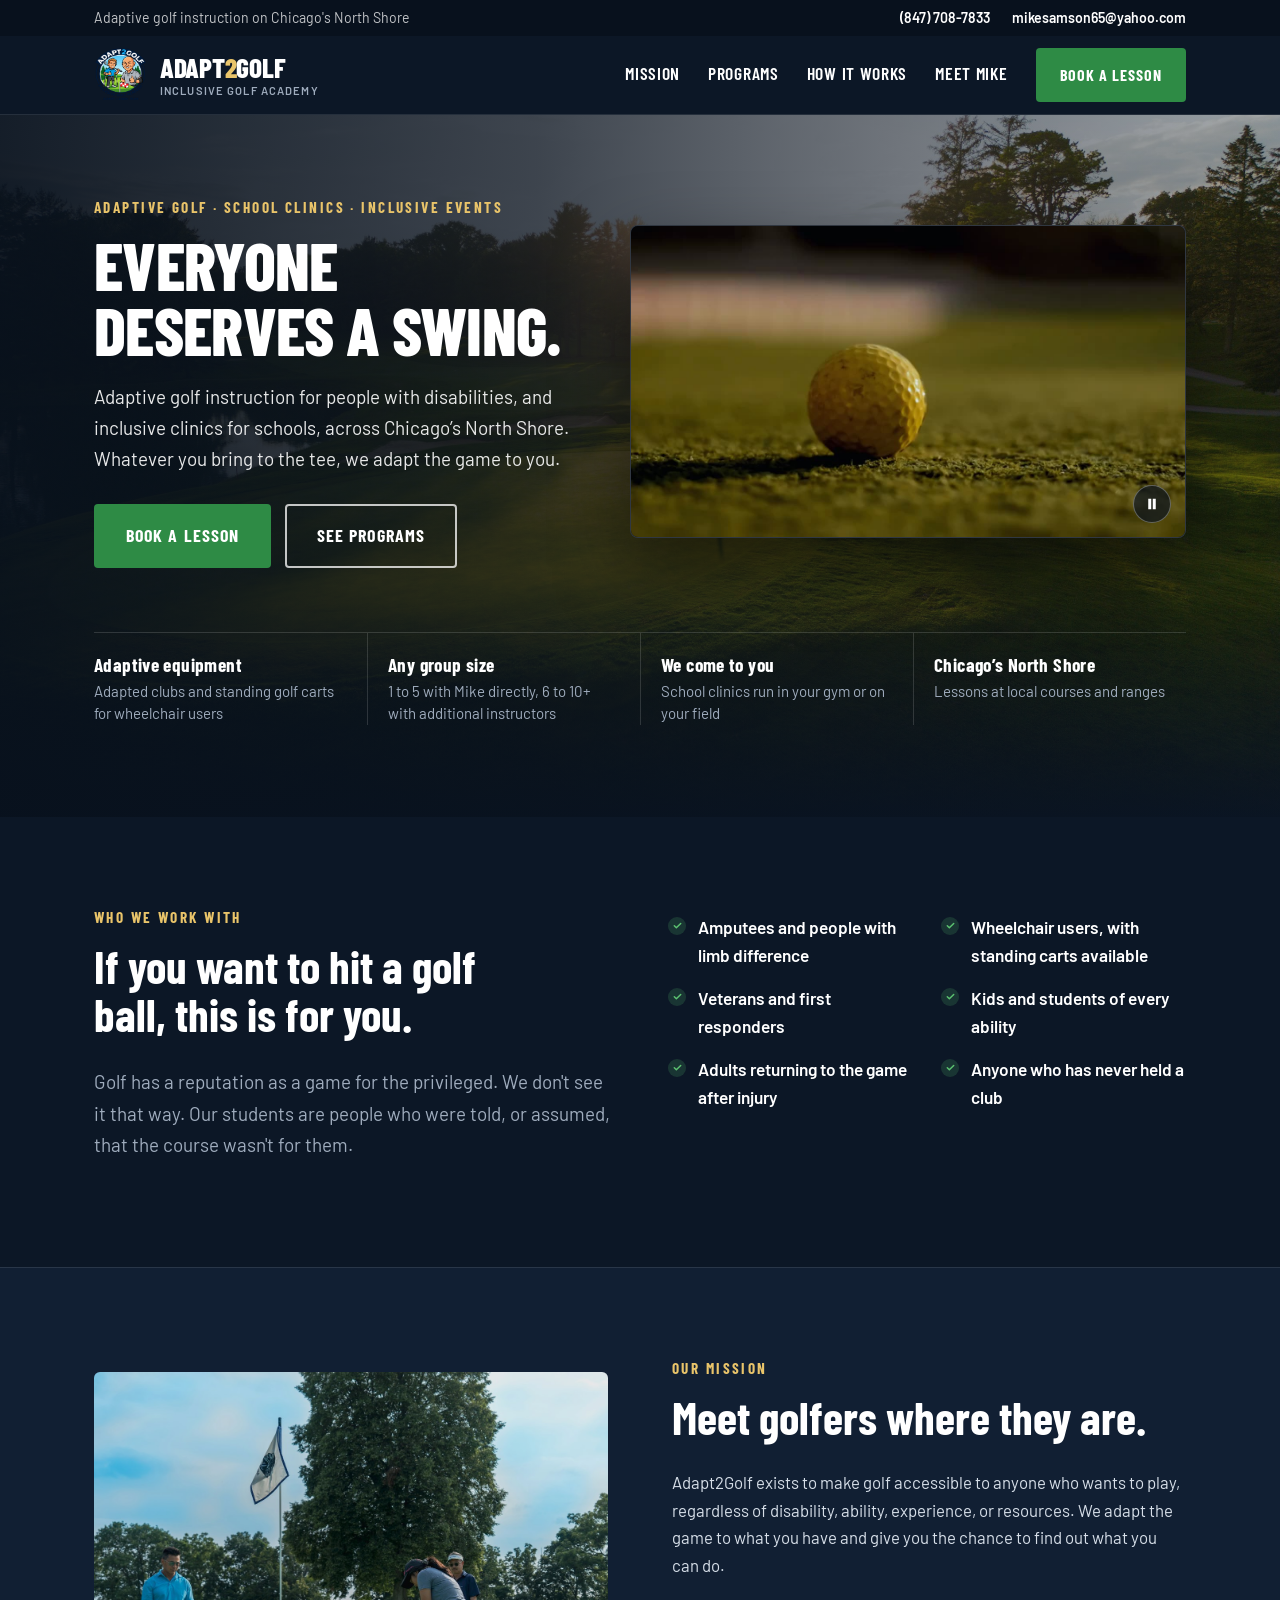
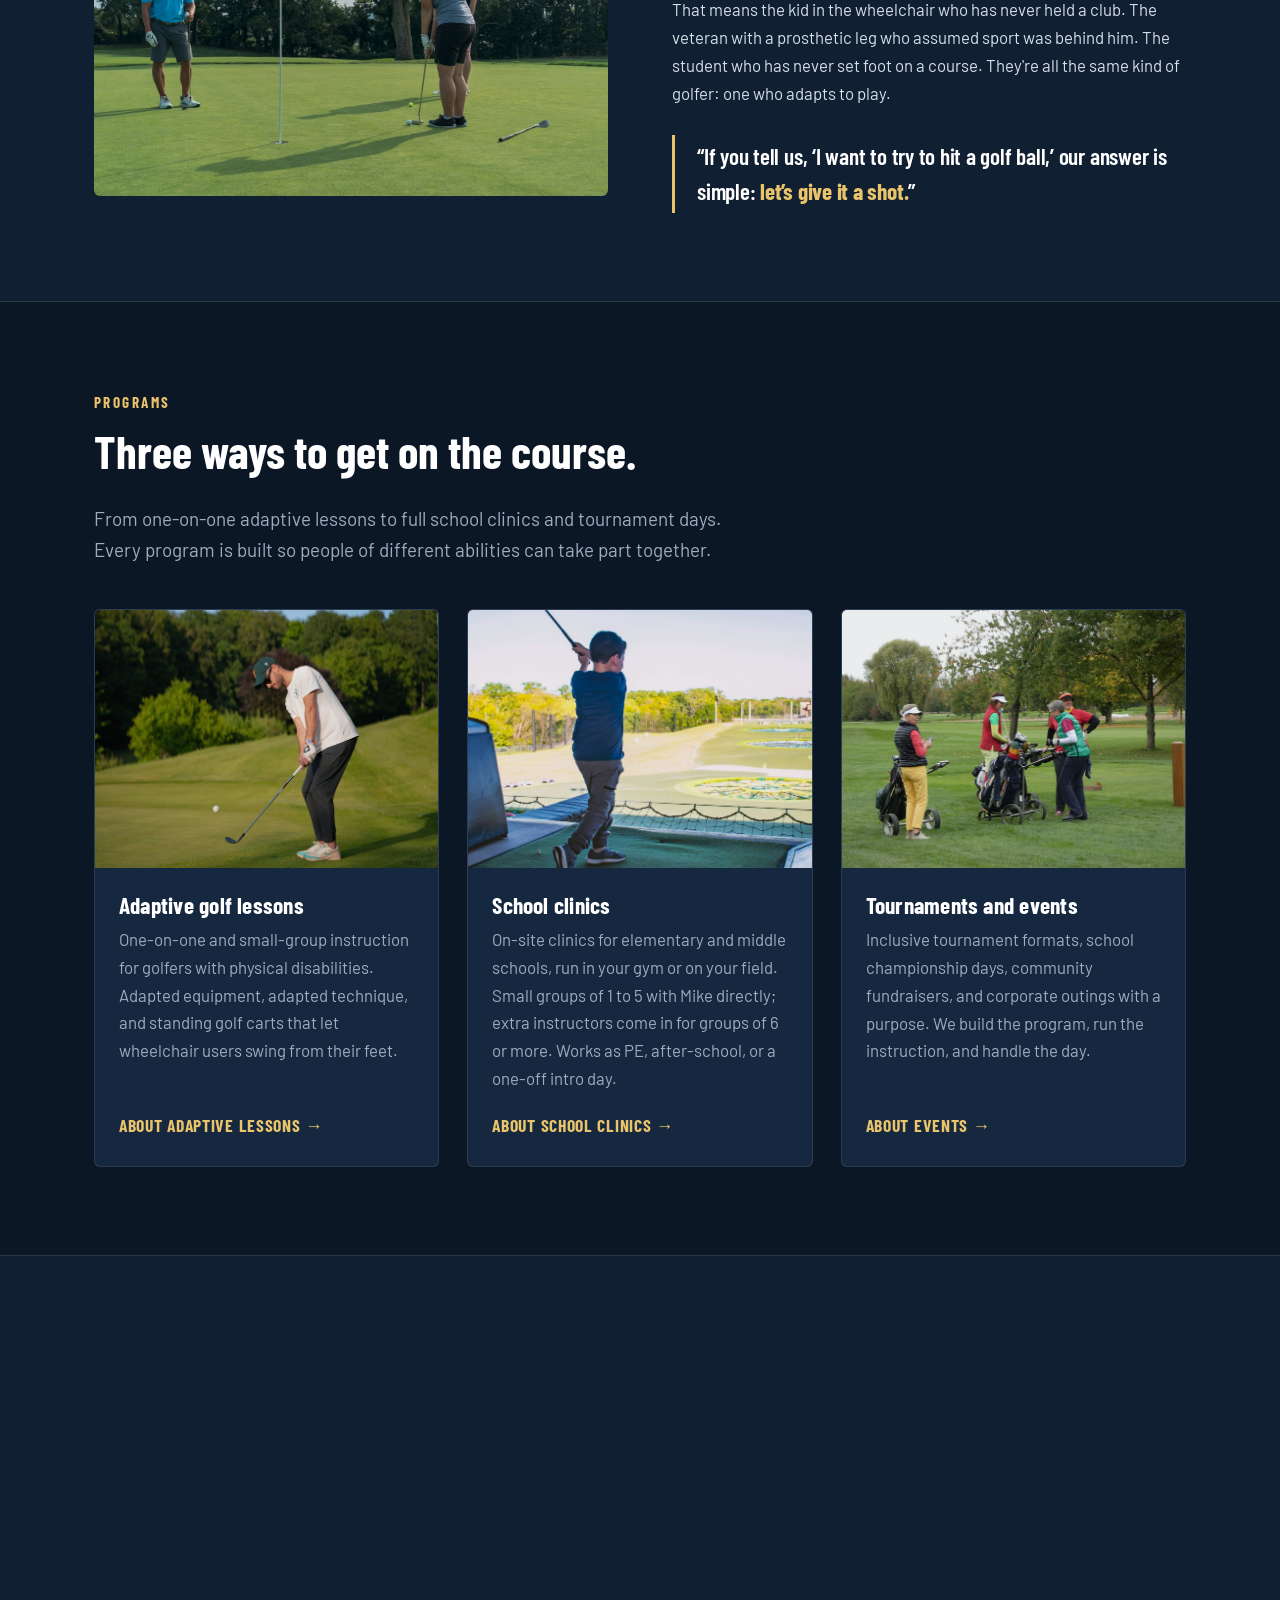
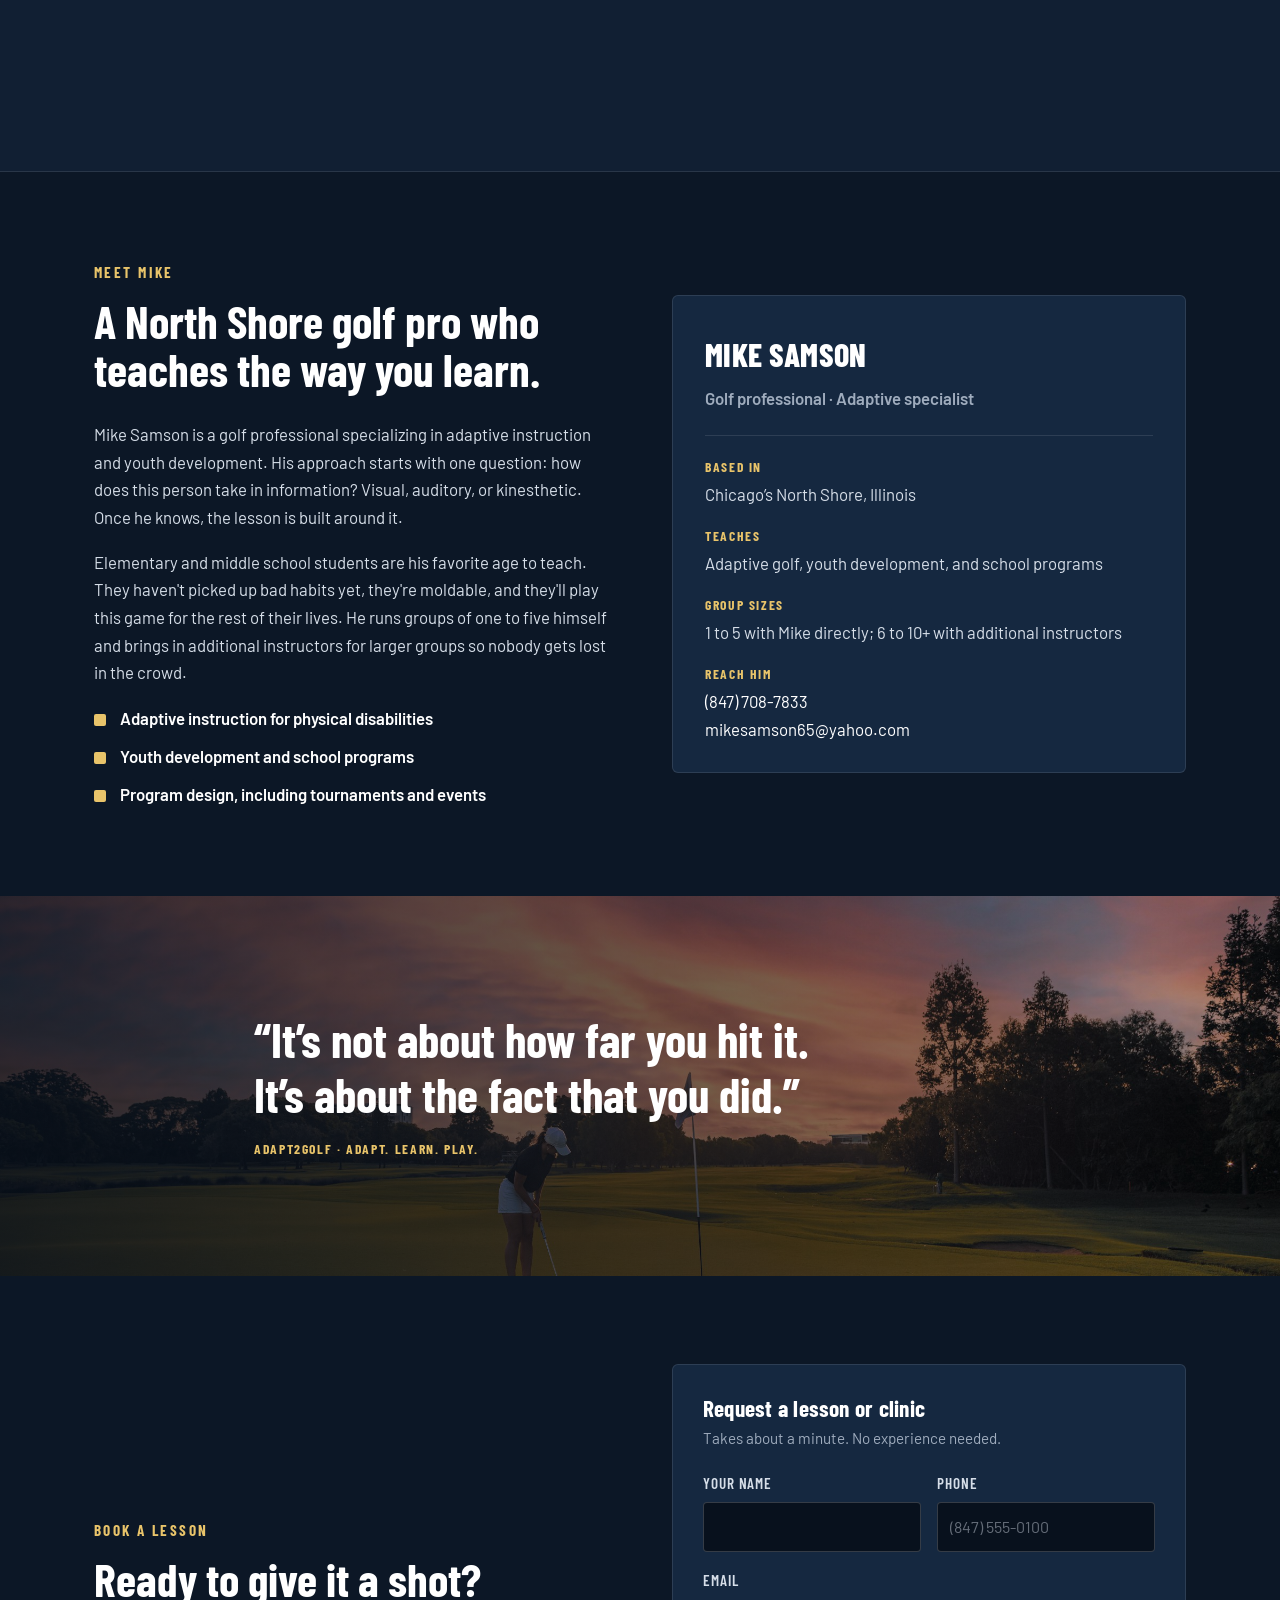
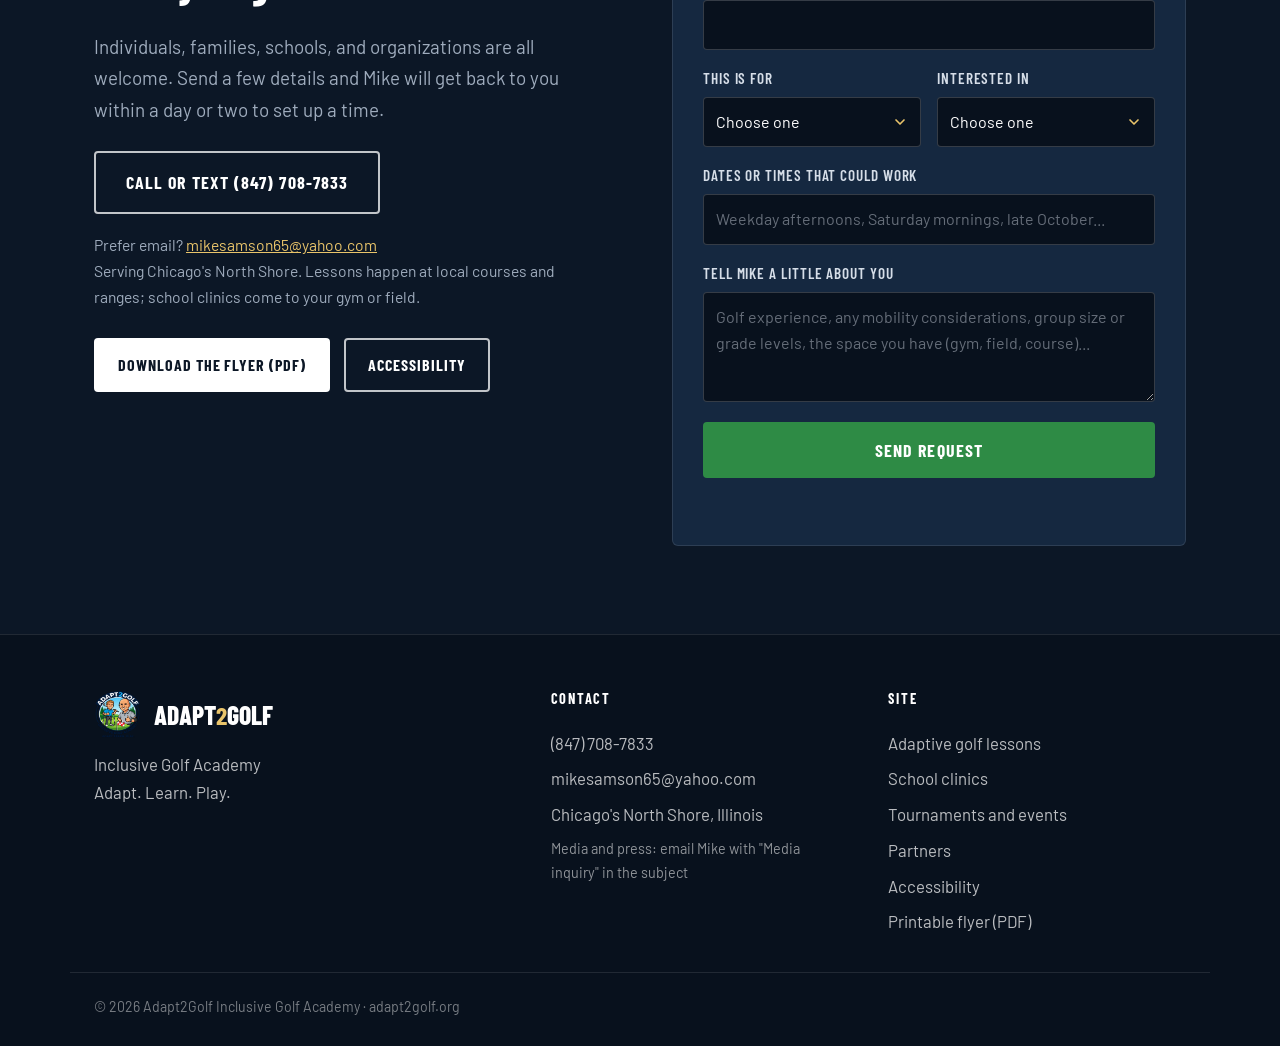
==== commit 186eab17: "Remove FAQ and partners sections Co-Authored-By: Claude Fable 5.1 <noreply@anthropic.com>" ====
--- a/index.html
+++ b/index.html
@@ -42,7 +42,6 @@
       <a href="#programs">Programs</a>
       <a href="#how">How it works</a>
       <a href="#mike">Meet Mike</a>
-      <a href="#faq">FAQ</a>
       <a class="btn btn-green" href="#book">Book a lesson</a>
     </nav>
   </div>
@@ -221,99 +220,6 @@
   </div>
 </section>
 
-<section class="section" id="faq">
-  <div class="wrap">
-    <div class="section-head rv">
-      <p class="kicker">Questions</p>
-      <h2>Things people ask before their first lesson.</h2>
-    </div>
-    <div class="faq rv">
-      <details>
-        <summary>Do I need my own clubs?</summary>
-        <div class="faq-body"><p>No. Bring them if you have them, but Mike has clubs for every age, height, and grip, including adapted clubs. For school clinics, all equipment comes with us.</p></div>
-      </details>
-      <details>
-        <summary>I use a wheelchair. Can I actually play?</summary>
-        <div class="faq-body"><p>Yes. Standing golf carts let wheelchair users swing from a standing position, and seated swings work too. Tell us about your mobility when you book and we'll have the right setup ready.</p></div>
-      </details>
-      <details>
-        <summary>I've never held a golf club. Is that a problem?</summary>
-        <div class="faq-body"><p>Most of our students start exactly there. The first lesson is about hitting a ball and enjoying it, not about technique. No experience, no fitness level, and no golf clothes required.</p></div>
-      </details>
-      <details>
-        <summary>Where do lessons happen?</summary>
-        <div class="faq-body"><p>At courses and driving ranges on Chicago's North Shore. School clinics run at your school, in the gym or on a field, so students don't need transportation.</p></div>
-      </details>
-      <details>
-        <summary>How long is a lesson, and how much does it cost?</summary>
-        <div class="faq-body"><p>Private lessons usually run about an hour. Pricing depends on the format (private, small group, school clinic, or event), so send a booking request and Mike will reply with options and prices. Nobody is turned away over cost; ask about sponsored lessons.</p></div>
-      </details>
-      <details>
-        <summary>What ages do you work with?</summary>
-        <div class="faq-body"><p>Everyone from kindergarten through retirees. Elementary and middle school students are a specialty, and adults returning to the game after an injury or a long break are always welcome.</p></div>
-      </details>
-      <details>
-        <summary>What happens if it rains?</summary>
-        <div class="faq-body"><p>Light rain is golf weather. Heavy rain, lightning, or extreme cold means we reschedule at no charge. In winter, ask about indoor options.</p></div>
-      </details>
-      <details>
-        <summary>Can a parent, aide, or caregiver stay for the lesson?</summary>
-        <div class="faq-body"><p>Absolutely. Family members, aides, and caregivers are welcome to watch or join in. For school clinics, teachers and aides stay with their students throughout.</p></div>
-      </details>
-      <details>
-        <summary>How big are the groups?</summary>
-        <div class="faq-body"><p>Groups of 1 to 5 work directly with Mike. For 6 to 10 or more, additional instructors join so every student gets individual attention.</p></div>
-      </details>
-      <details>
-        <summary>How do I book?</summary>
-        <div class="faq-body"><p>Use the <a href="#book">booking form</a>, or call or text (847) 708-7833. Mike replies within a day or two to set a time.</p></div>
-      </details>
-    </div>
-  </div>
-</section>
-
-<section class="section alt" id="partners">
-  <div class="wrap">
-    <div class="section-head rv">
-      <p class="kicker">Partners and resources</p>
-      <h2>Organizations we work alongside.</h2>
-      <p class="lead">Adaptive golf is a community. These groups run programs, competitions, and resources worth knowing about.</p>
-    </div>
-    <div class="partners rv">
-      <a class="partner" href="https://www.usaga.org" target="_blank" rel="noopener">
-        <strong>United States Adaptive Golf Alliance</strong>
-        <span>The national body for adaptive golf in the U.S., with member programs, events, and the U.S. Adaptive Open pathway.</span>
-        <small>usaga.org</small>
-      </a>
-      <a class="partner" href="https://glasa.org" target="_blank" rel="noopener">
-        <strong>Great Lakes Adaptive Sports Association</strong>
-        <span>Lake Forest based adaptive sports programs for youth, adults, and veterans across the North Shore.</span>
-        <small>glasa.org</small>
-      </a>
-      <a class="partner" href="https://www.pgareach.org" target="_blank" rel="noopener">
-        <strong>PGA REACH and PGA HOPE</strong>
-        <span>The PGA of America's foundation, including PGA HOPE, its free golf program for veterans with disabilities.</span>
-        <small>pgareach.org</small>
-      </a>
-      <a class="partner" href="https://www.edgagolf.com" target="_blank" rel="noopener">
-        <strong>EDGA</strong>
-        <span>The international adaptive golf body, with rules guidance and a worldwide ranking for golfers with disabilities.</span>
-        <small>edgagolf.com</small>
-      </a>
-      <a class="partner" href="https://www.soill.org" target="_blank" rel="noopener">
-        <strong>Special Olympics Illinois</strong>
-        <span>Year-round sports training and competition, including golf, for athletes with intellectual disabilities.</span>
-        <small>soill.org</small>
-      </a>
-      <a class="partner" href="https://www.pdhp.org" target="_blank" rel="noopener">
-        <strong>Park District of Highland Park</strong>
-        <span>Local courses, ranges, and recreation programs in our home community.</span>
-        <small>pdhp.org</small>
-      </a>
-    </div>
-  </div>
-</section>
-
 <section class="section" id="book">
   <div class="wrap split-media rv">
     <div>
@@ -411,7 +317,6 @@
       <a href="/programs/adaptive-lessons.html">Adaptive golf lessons</a>
       <a href="/programs/school-clinics.html">School clinics</a>
       <a href="/programs/events.html">Tournaments and events</a>
-      <a href="#faq">FAQ</a>
       <a href="#partners">Partners</a>
       <a href="/accessibility.html">Accessibility</a>
       <a href="/flyer.pdf" download>Printable flyer (PDF)</a>
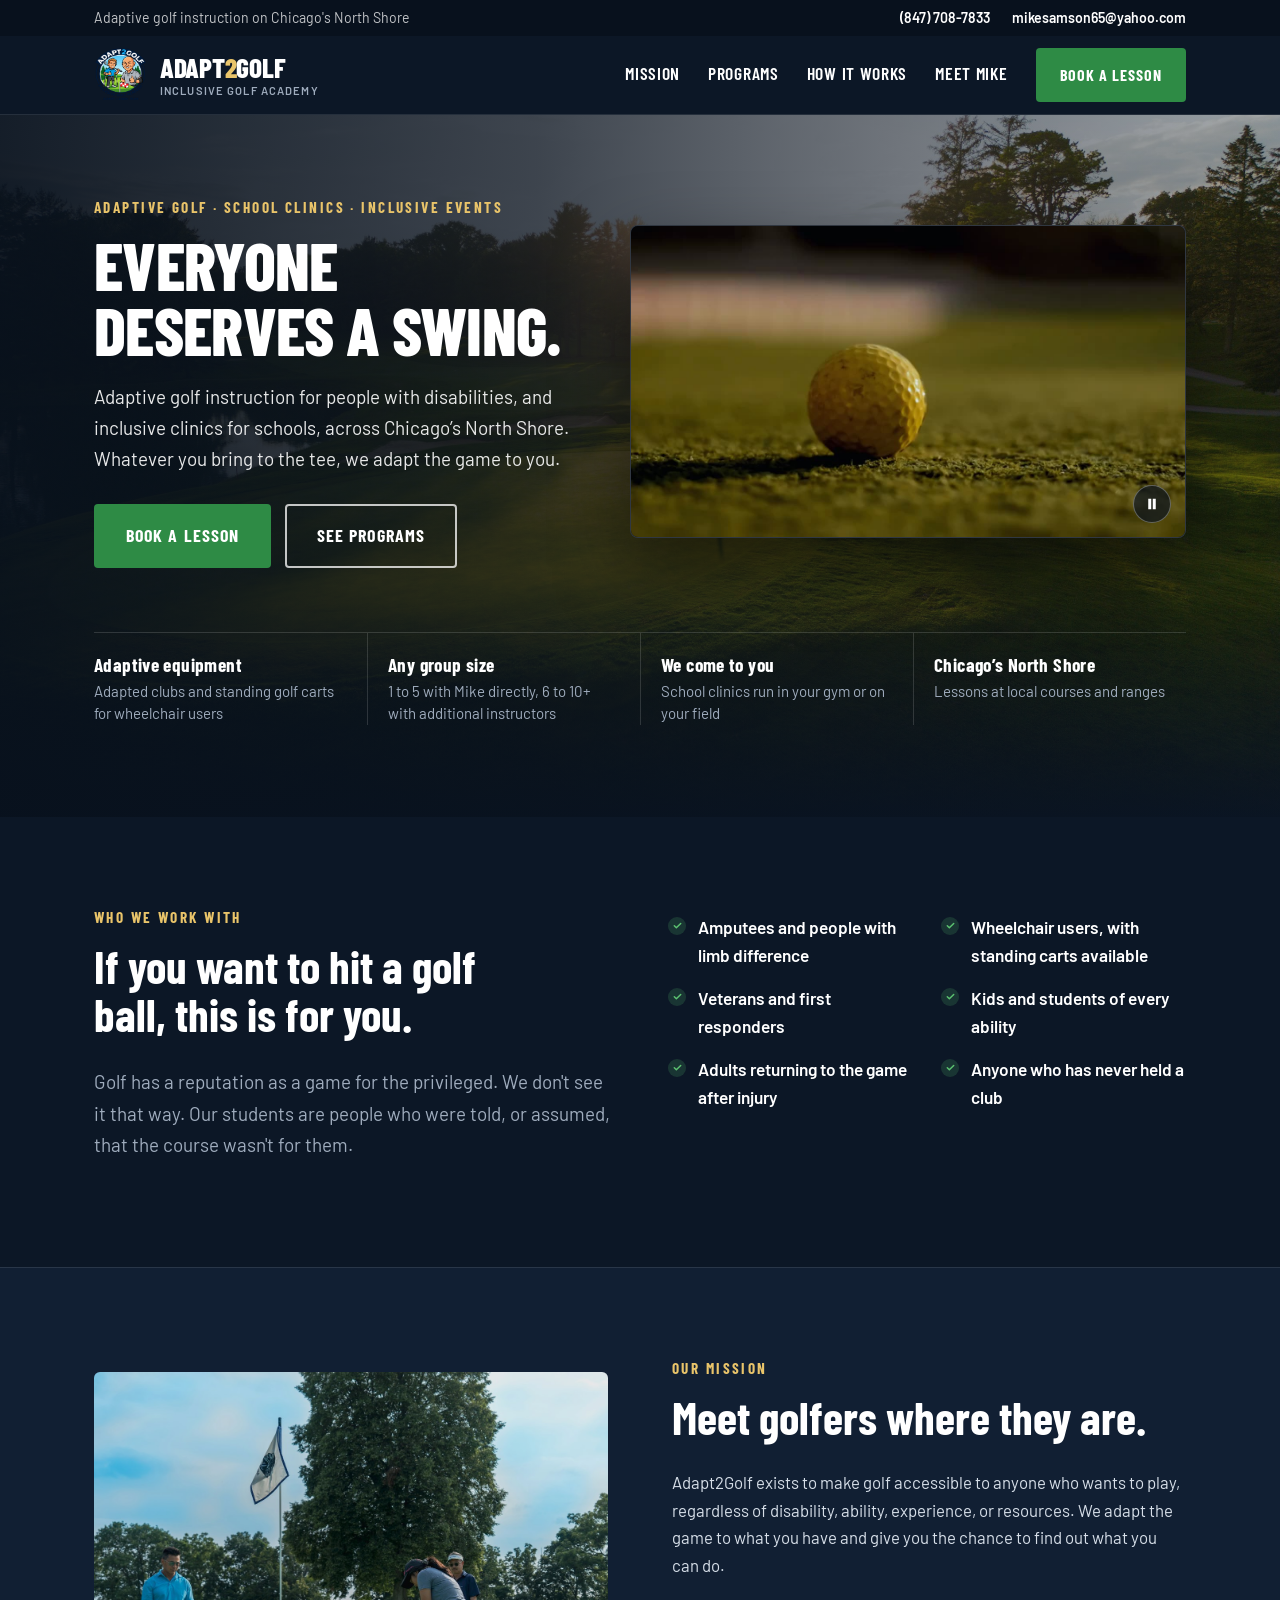
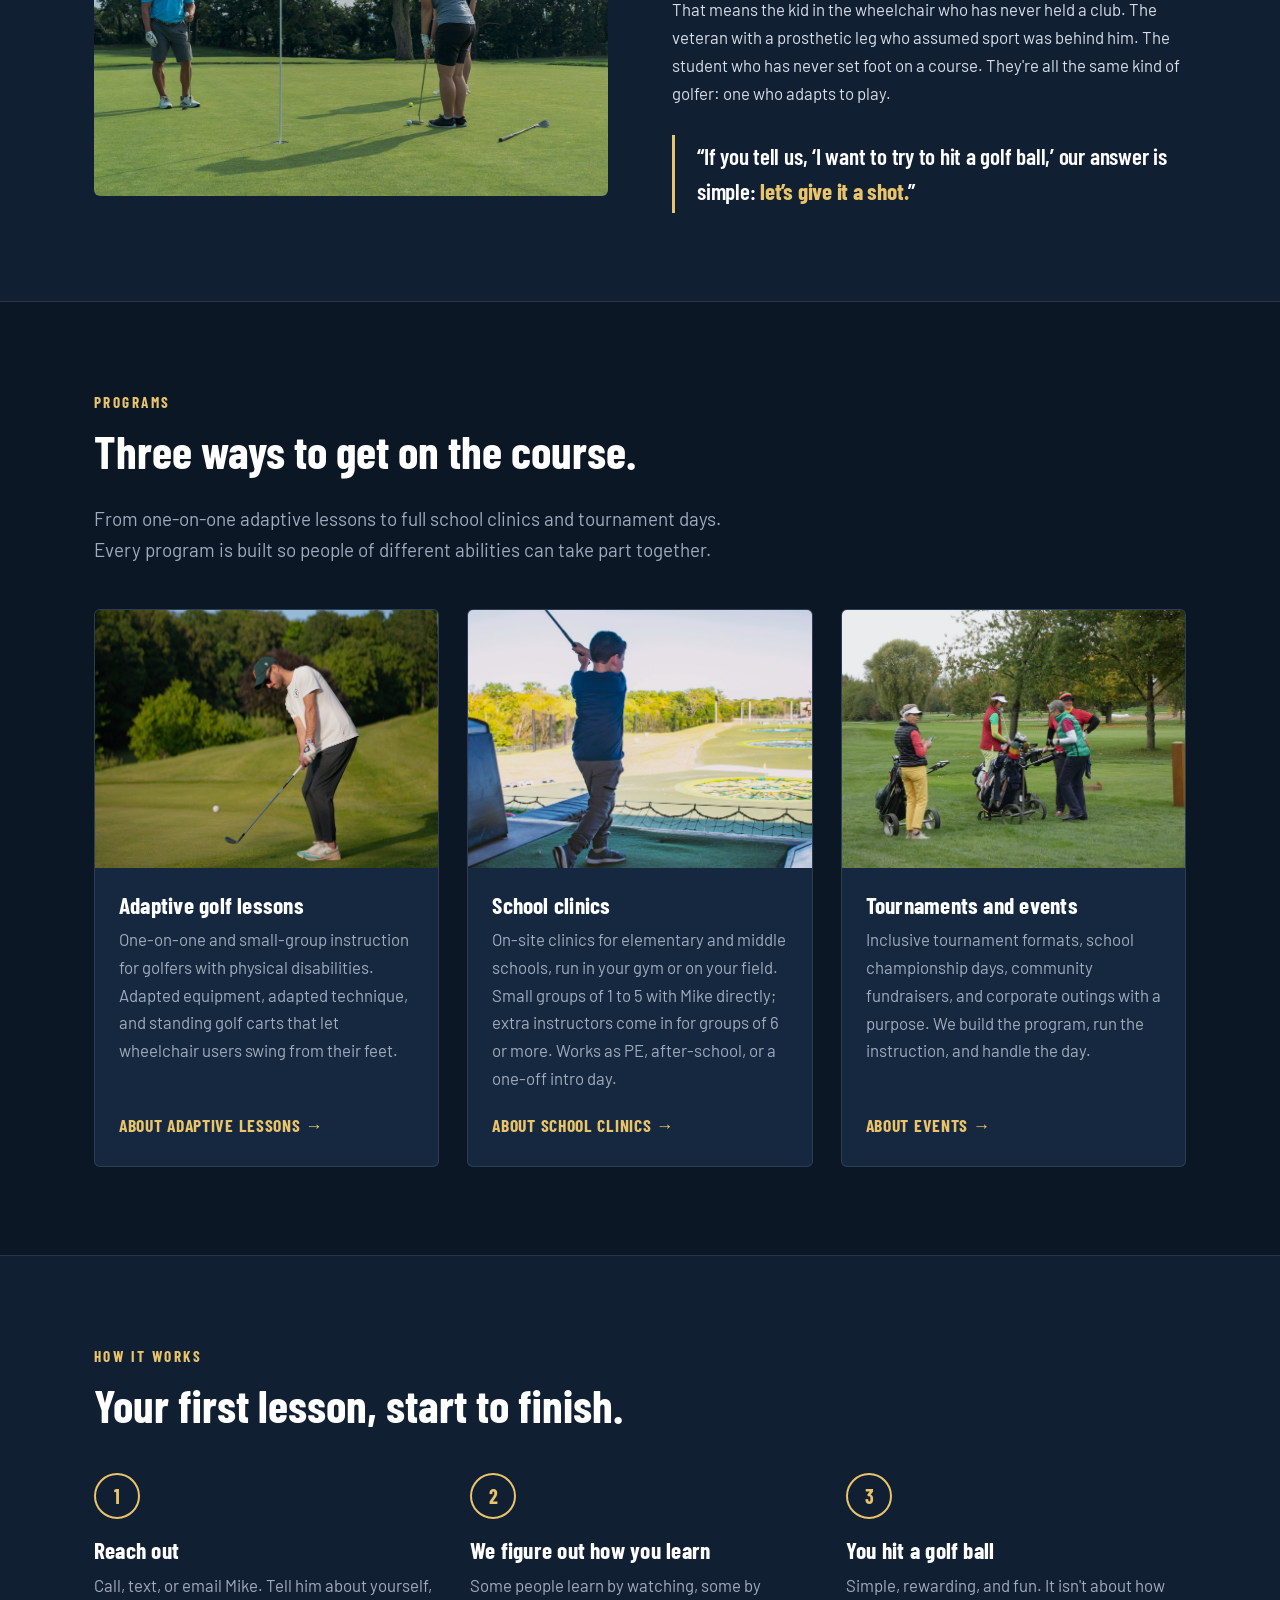
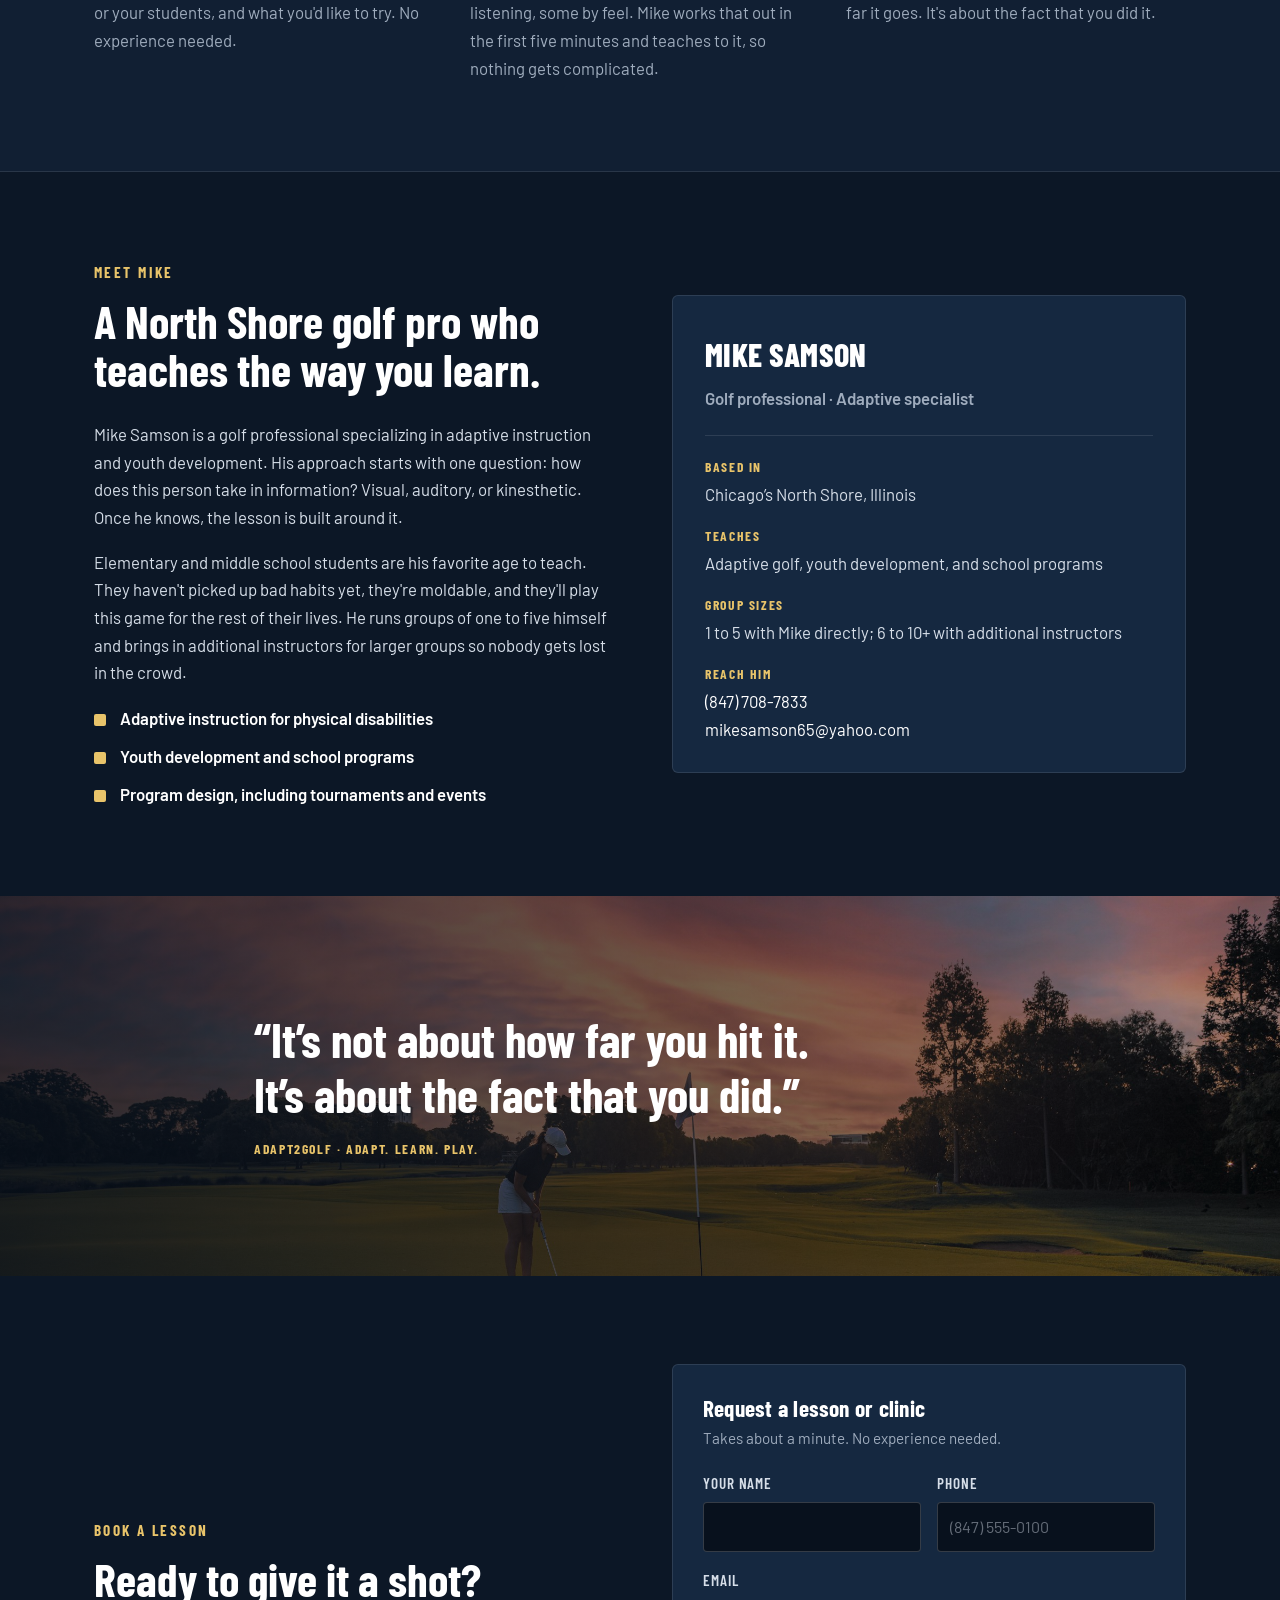
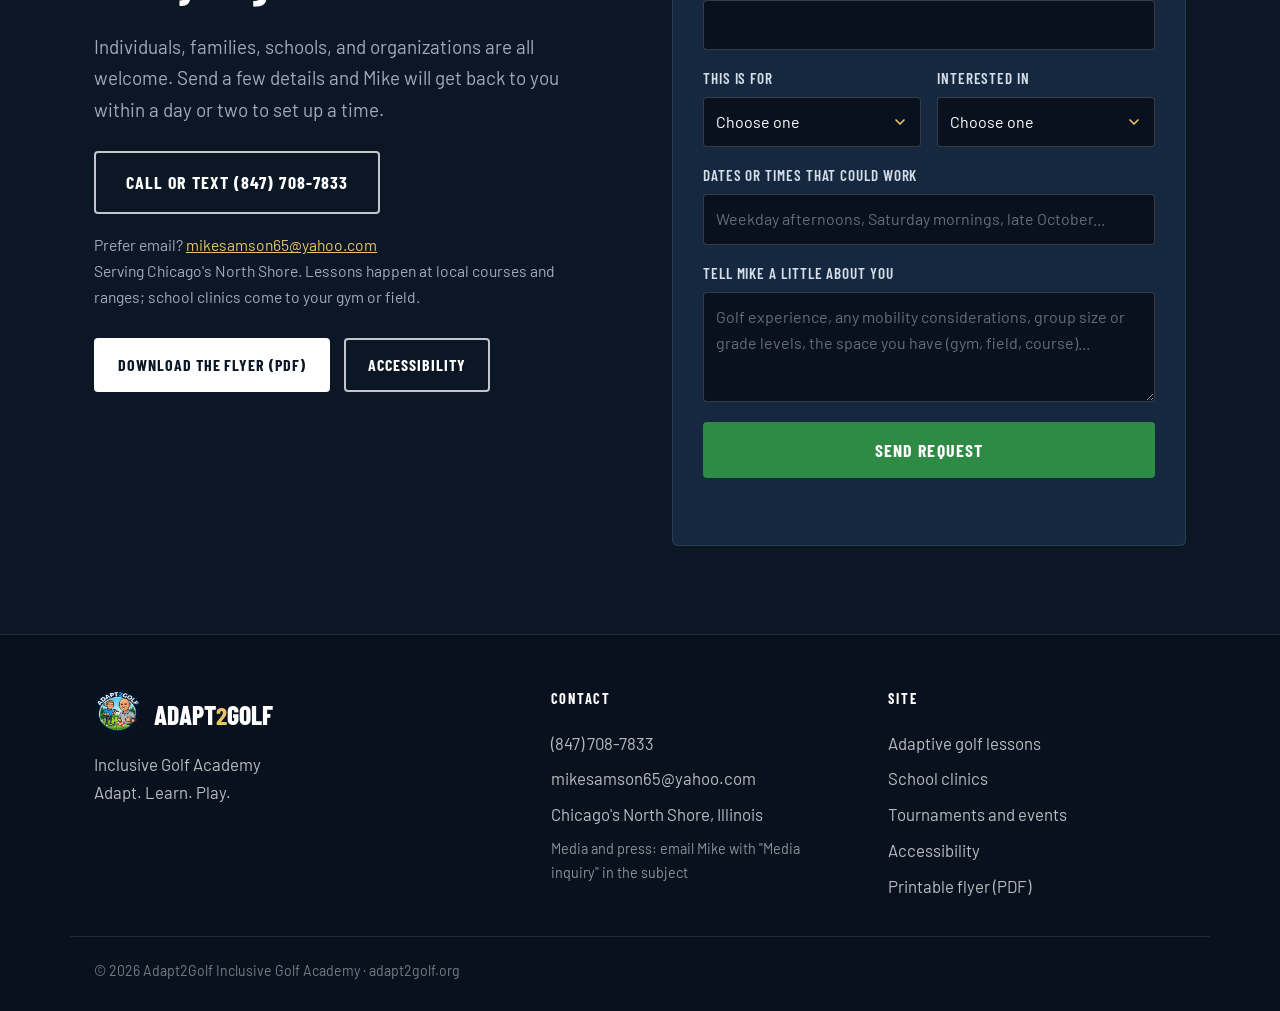
==== commit 05d01ac3: "Drop leftover partners footer link Co-Authored-By: Claude Fable 5.1 <noreply@anthropic.com>" ====
--- a/index.html
+++ b/index.html
@@ -317,7 +317,6 @@
       <a href="/programs/adaptive-lessons.html">Adaptive golf lessons</a>
       <a href="/programs/school-clinics.html">School clinics</a>
       <a href="/programs/events.html">Tournaments and events</a>
-      <a href="#partners">Partners</a>
       <a href="/accessibility.html">Accessibility</a>
       <a href="/flyer.pdf" download>Printable flyer (PDF)</a>
     </div>
